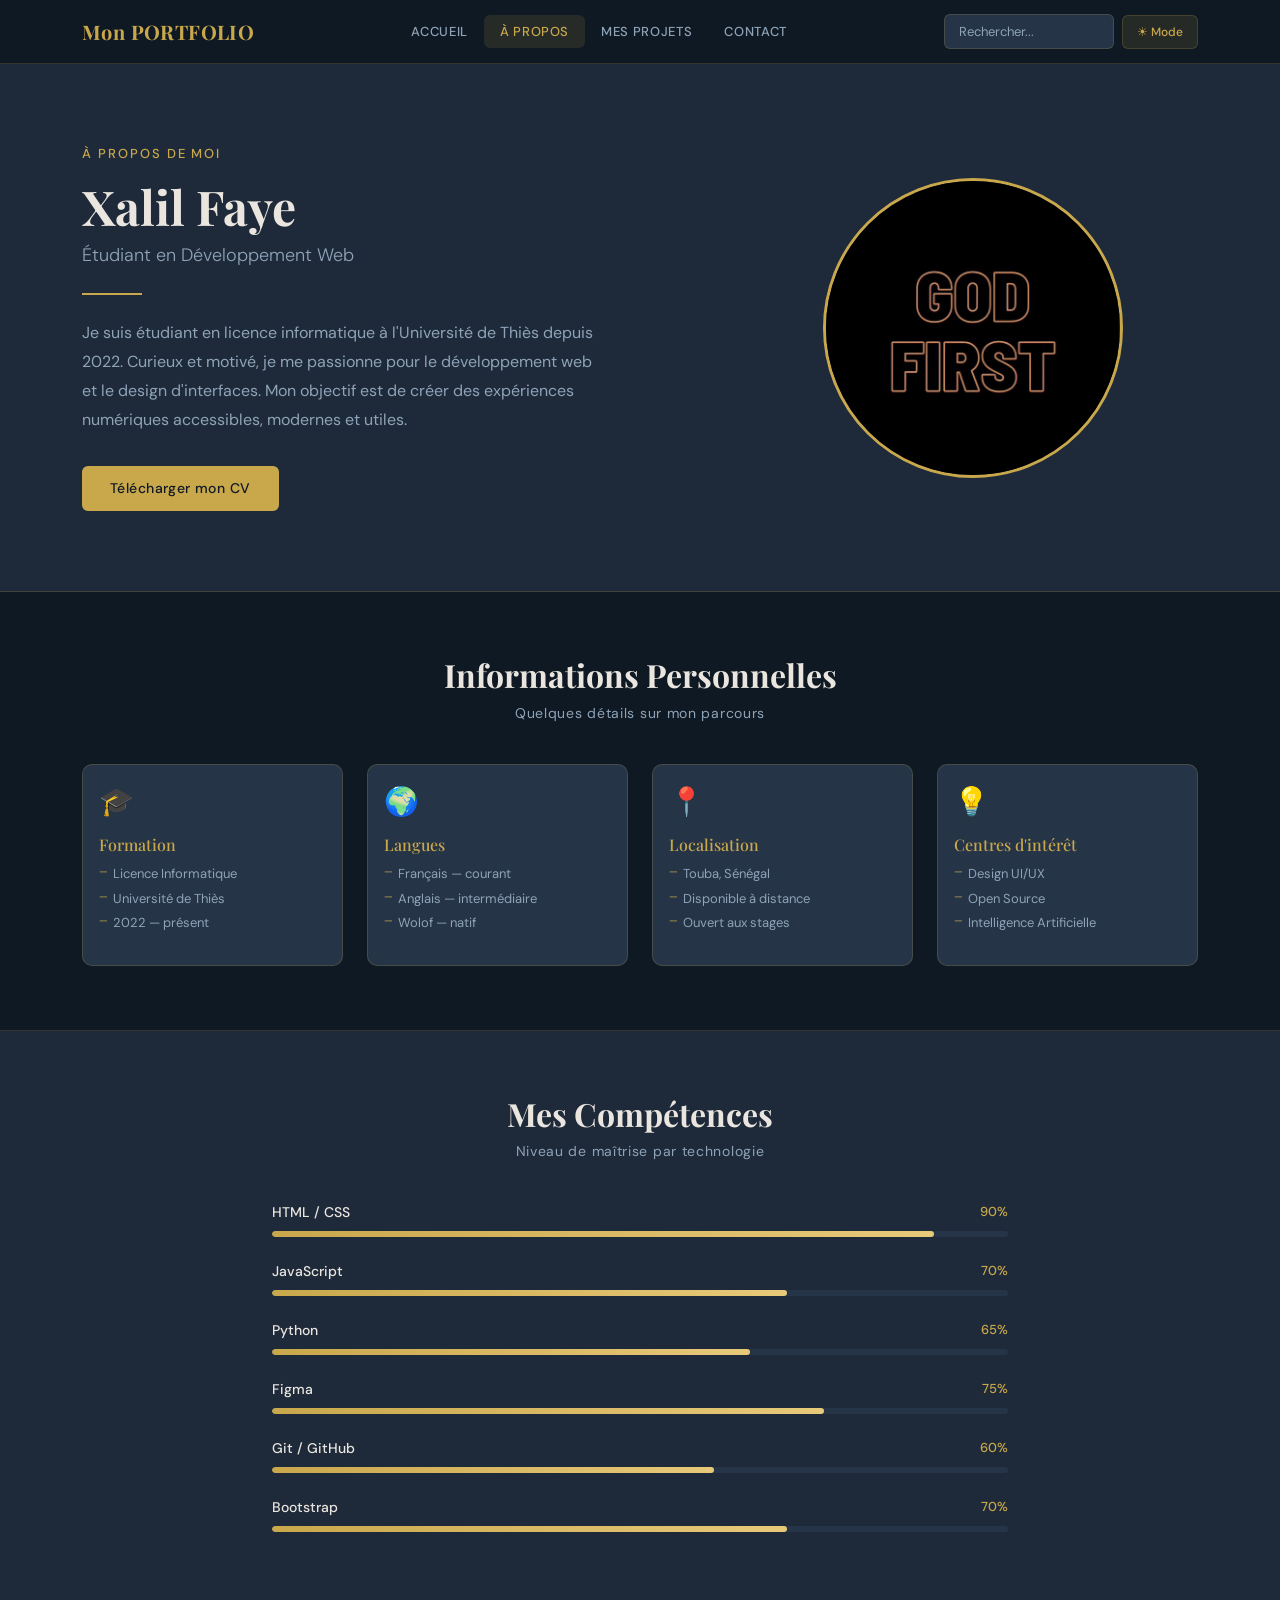
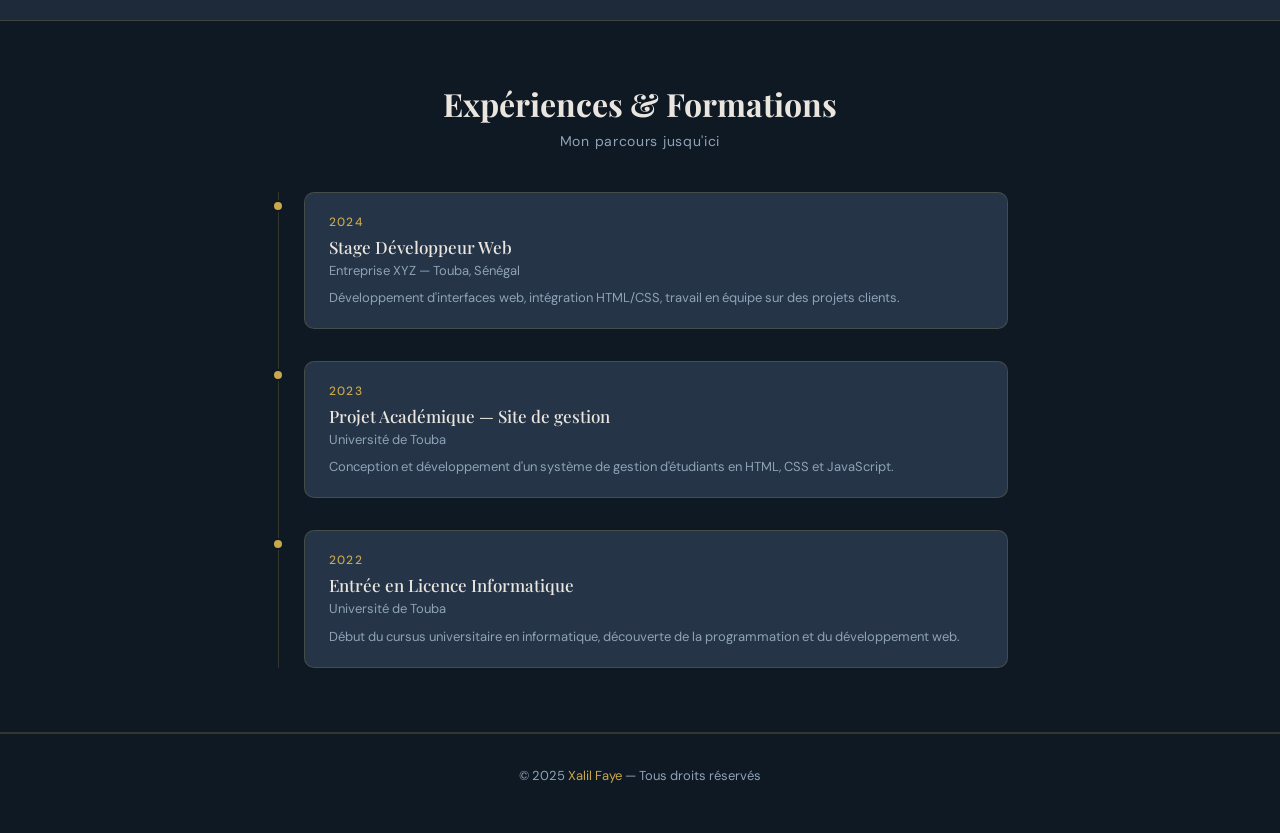
==== A Propos.html @ 2626780e "fix index error" ====
<!DOCTYPE html>
<html lang="fr">
<head>
  <meta charset="UTF-8" />
  <meta name="viewport" content="width=device-width, initial-scale=1.0"/>
  <title>À Propos — Xalil Faye</title>

  <!-- Google Fonts (gardé du thème 1) -->
  <link href="https://fonts.googleapis.com/css2?family=Playfair+Display:wght@400;700&family=DM+Sans:wght@300;400;500&display=swap" rel="stylesheet"/>

  <!-- Bootstrap 5 CDN -->
  <link href="https://cdn.jsdelivr.net/npm/bootstrap@5.3.0/dist/css/bootstrap.min.css" rel="stylesheet"/>

  <!-- CSS personnel (thème 1 gardé) -->
  <link rel="stylesheet" href="STYLE.css"/>

</head>
<body>
    <!-- Liens --
      
</nav>
  <!-- NAVBAR — identique à index.html -->
  <header>
    <nav class="navbar navbar-expand-lg fixed-top">
      <div class="container">

        <a class="navbar-logo" href="index.html">Mon PORTFOLIO</a>

        <button class="navbar-toggler" type="button" data-bs-toggle="collapse" data-bs-target="#navMenu">
          <span class="navbar-toggler-icon"></span>
        </button>

        <div class="collapse navbar-collapse" id="navMenu">
          <ul class="navbar-nav mx-auto">
            <li class="nav-item"><a class="nav-link" href="index.html">ACCUEIL</a></li>
            <li class="nav-item"><a class="nav-link active" href="A Propos.html">À PROPOS</a></li>
            <li class="nav-item"><a class="nav-link" href="MesProjets.html">MES PROJETS</a></li>
            <li class="nav-item"><a class="nav-link" href="#">CONTACT</a></li>
          </ul>
          <div class="d-flex align-items-center gap-2">
            <input type="text" class="nav-search" placeholder="Rechercher..."/>
            <button class="btn-mode" id="toggleMode">☀ Mode</button>
          </div>
        </div>

      </div>
    </nav>
  </header>

  <main>

    <!-- HERO À PROPOS — identique au thème 1 -->
    <section class="ap-hero fade-in">
      <div class="container">
        <div class="row align-items-center">

          <div class="col-lg-7">
            <p class="ap-label">À Propos de moi</p>
            <h1 class="ap-nom">Xalil Faye</h1>
            <p class="ap-titre">Étudiant en Développement Web</p>
            <div class="ap-ligne"></div>
            <p class="ap-description">
              Je suis étudiant en licence informatique à l'Université de Thiès depuis 2022.
              Curieux et motivé, je me passionne pour le développement web et le design d'interfaces.
              Mon objectif est de créer des expériences numériques accessibles, modernes et utiles.
            </p>
            <a href="cv.pdf" class="btn-or" download>Télécharger mon CV</a>
          </div>

          <div class="col-lg-5 text-center mt-4 mt-lg-0">
            <!-- Remplace photo.jpg par ta vraie photo -->
            <img src="godfirst.jpeg" alt="Photo de Xalil Faye" class="photo-cercle"/>
          </div>

        </div>
      </div>
    </section>

    <!-- INFORMATIONS PERSONNELLES — identique au thème 1 -->
    <section class="infos">
      <div class="container">
        <h2 class="section-titre text-center fade-in">Informations Personnelles</h2>
        <p class="section-sous-titre text-center fade-in">Quelques détails sur mon parcours</p>
        <div class="row g-4">

          <article class="col-lg-3 col-md-6 fade-in">
            <div class="card info-carte h-100">
              <div class="card-body">
                <div class="info-icone">🎓</div>
                <h3>Formation</h3>
                <ul>
                  <li>Licence Informatique</li>
                  <li>Université de Thiès</li>
                  <li>2022 — présent</li>
                </ul>
              </div>
            </div>
          </article>

          <article class="col-lg-3 col-md-6 fade-in">
            <div class="card info-carte h-100">
              <div class="card-body">
                <div class="info-icone">🌍</div>
                <h3>Langues</h3>
                <ul>
                  <li>Français — courant</li>
                  <li>Anglais — intermédiaire</li>
                  <li>Wolof — natif</li>
                </ul>
              </div>
            </div>
          </article>

          <article class="col-lg-3 col-md-6 fade-in">
            <div class="card info-carte h-100">
              <div class="card-body">
                <div class="info-icone">📍</div>
                <h3>Localisation</h3>
                <ul>
                  <li>Touba, Sénégal</li>
                  <li>Disponible à distance</li>
                  <li>Ouvert aux stages</li>
                </ul>
              </div>
            </div>
          </article>

          <article class="col-lg-3 col-md-6 fade-in">
            <div class="card info-carte h-100">
              <div class="card-body">
                <div class="info-icone">💡</div>
                <h3>Centres d'intérêt</h3>
                <ul>
                  <li>Design UI/UX</li>
                  <li>Open Source</li>
                  <li>Intelligence Artificielle</li>
                </ul>
              </div>
            </div>
          </article>

        </div>
      </div>
    </section>

    <!-- COMPÉTENCES AVEC BARRES — identique au thème 1 -->
    <section class="competences-barres">
      <div class="container">
        <h2 class="section-titre text-center fade-in">Mes Compétences</h2>
        <p class="section-sous-titre text-center fade-in">Niveau de maîtrise par technologie</p>
        <div class="row justify-content-center">
          <div class="col-lg-8">

            <div class="comp-item fade-in">
              <div class="comp-header">
                <span class="comp-nom">HTML / CSS</span>
                <span class="comp-pct">90%</span>
              </div>
              <div class="barre-fond">
                <div class="barre-rempli" style="width: 90%;"></div>
              </div>
            </div>

            <div class="comp-item fade-in">
              <div class="comp-header">
                <span class="comp-nom">JavaScript</span>
                <span class="comp-pct">70%</span>
              </div>
              <div class="barre-fond">
                <div class="barre-rempli" style="width: 70%;"></div>
              </div>
            </div>

            <div class="comp-item fade-in">
              <div class="comp-header">
                <span class="comp-nom">Python</span>
                <span class="comp-pct">65%</span>
              </div>
              <div class="barre-fond">
                <div class="barre-rempli" style="width: 65%;"></div>
              </div>
            </div>

            <div class="comp-item fade-in">
              <div class="comp-header">
                <span class="comp-nom">Figma</span>
                <span class="comp-pct">75%</span>
              </div>
              <div class="barre-fond">
                <div class="barre-rempli" style="width: 75%;"></div>
              </div>
            </div>

            <div class="comp-item fade-in">
              <div class="comp-header">
                <span class="comp-nom">Git / GitHub</span>
                <span class="comp-pct">60%</span>
              </div>
              <div class="barre-fond">
                <div class="barre-rempli" style="width: 60%;"></div>
              </div>
            </div>

            <div class="comp-item fade-in">
              <div class="comp-header">
                <span class="comp-nom">Bootstrap</span>
                <span class="comp-pct">70%</span>
              </div>
              <div class="barre-fond">
                <div class="barre-rempli" style="width: 70%;"></div>
              </div>
            </div>

          </div>
        </div>
      </div>
    </section>

    <!-- TIMELINE EXPÉRIENCES — identique au thème 1 -->
    <section class="experiences">
      <div class="container">
        <h2 class="section-titre text-center fade-in">Expériences & Formations</h2>
        <p class="section-sous-titre text-center fade-in">Mon parcours jusqu'ici</p>
        <div class="row justify-content-center">
          <div class="col-lg-8">

            <div class="timeline">

              <div class="timeline-item fade-in">
                <div class="timeline-point"></div>
                <div class="timeline-contenu">
                  <span class="timeline-date">2024</span>
                  <h3>Stage Développeur Web</h3>
                  <p>Entreprise XYZ — Touba, Sénégal</p>
                  <p class="timeline-desc">Développement d'interfaces web, intégration HTML/CSS, travail en équipe sur des projets clients.</p>
                </div>
              </div>

              <div class="timeline-item fade-in">
                <div class="timeline-point"></div>
                <div class="timeline-contenu">
                  <span class="timeline-date">2023</span>
                  <h3>Projet Académique — Site de gestion</h3>
                  <p>Université de Touba</p>
                  <p class="timeline-desc">Conception et développement d'un système de gestion d'étudiants en HTML, CSS et JavaScript.</p>
                </div>
              </div>

              <div class="timeline-item fade-in">
                <div class="timeline-point"></div>
                <div class="timeline-contenu">
                  <span class="timeline-date">2022</span>
                  <h3>Entrée en Licence Informatique</h3>
                  <p>Université de Touba</p>
                  <p class="timeline-desc">Début du cursus universitaire en informatique, découverte de la programmation et du développement web.</p>
                </div>
              </div>

            </div>
          </div>
        </div>
      </div>
    </section>

  </main>

  <!-- FOOTER -->
  <footer class="site-footer">
    <div class="container text-center">
      <p>© 2025 <span class="or">Xalil Faye</span> — Tous droits réservés</p>
    </div>
  </footer>

  <!-- Bootstrap JS -->
  <script src="https://cdn.jsdelivr.net/npm/bootstrap@5.3.0/dist/js/bootstrap.bundle.min.js"></script>
  <!-- JS externe -->
  <script src="script.js"></script>

</body>
</html>
---- STYLE.css ----
/* ════════════════════════════════
   VARIABLES — Thème Ardoise & Or
   (gardé identique au thème 1)
   ════════════════════════════════ */
:root {
  --noir:     #0F1923;
  --ardoise:  #1E2A3A;
  --ardoise2: #253447;
  --or:       #C9A84C;
  --or-clair: #E8C97A;
  --or-bg:    rgba(201, 168, 76, 0.12);
  --texte:    #EAE6DF;
  --muted:    #8FA3B8;
  --border:   rgba(201, 168, 76, 0.2);
}

/* Mode clair (nouveau - toggle JS) */
body.light-mode {
  --noir:    #F5F5F0;
  --ardoise: #FFFFFF;
  --ardoise2:#F0EFE8;
  --texte:   #1a1a1a;
  --muted:   #555555;
  --border:  rgba(201, 168, 76, 0.35);
}

/* ════════════════════════════════
   BASE
   ════════════════════════════════ */
* {
  box-sizing: border-box;
  margin: 0;
  padding: 0;
}

body {
  font-family: 'DM Sans', sans-serif;
  background: var(--ardoise);
  color: var(--texte);
  margin-top: 64px;
  transition: background 0.3s, color 0.3s;
}

/* ════════════════════════════════
   NAVBAR — identique au thème 1
   + Bootstrap surcharge
   ════════════════════════════════ */
.navbar {
  background: var(--noir) !important;
  border-bottom: 1px solid var(--border);
  height: 64px;
  padding: 0;
}

.navbar-logo {
  font-family: 'Playfair Display', serif;
  font-size: 20px;
  font-weight: 700;
  color: var(--or) !important;
  text-decoration: none;
  letter-spacing: 0.02em;
}

.nav-link {
  font-size: 13px;
  font-weight: 500;
  letter-spacing: 0.05em;
  color: var(--muted) !important;
  border-radius: 6px;
  padding: 7px 16px !important;
  transition: background 0.2s, color 0.2s;
}

.nav-link:hover,
.nav-link.active {
  background: var(--or-bg) !important;
  color: var(--or) !important;
}

.navbar-toggler {
  border-color: var(--or) !important;
}

.navbar-toggler-icon {
  filter: invert(70%) sepia(50%) saturate(400%) hue-rotate(10deg);
}

.nav-search {
  padding: 7px 14px;
  background: var(--ardoise2);
  border: 1px solid var(--border);
  border-radius: 6px;
  color: var(--texte);
  font-size: 13px;
  font-family: 'DM Sans', sans-serif;
  outline: none;
  width: 170px;
  transition: border-color 0.2s;
}

.nav-search::placeholder { color: var(--muted); }
.nav-search:focus { border-color: var(--or); }

/* Bouton mode — nouveau */
.btn-mode {
  padding: 7px 14px;
  font-size: 12px;
  font-weight: 500;
  color: var(--or);
  background: var(--or-bg);
  border: 1px solid var(--border);
  border-radius: 6px;
  cursor: pointer;
  white-space: nowrap;
  transition: background 0.2s;
}

.btn-mode:hover { background: rgba(201, 168, 76, 0.22); }

/* ════════════════════════════════
   SECTIONS — identique au thème 1
   ════════════════════════════════ */
.section-titre {
  font-family: 'Playfair Display', serif;
  font-size: 32px;
  font-weight: 700;
  color: var(--texte);
  margin-bottom: 8px;
}

.section-sous-titre {
  font-size: 14px;
  color: var(--muted);
  margin-bottom: 2.5rem;
  letter-spacing: 0.05em;
}

/* ════════════════════════════════
   HERO — identique au thème 1
   ════════════════════════════════ */
.hero {
  padding: 5rem 0;
  background: var(--ardoise);
  border-bottom: 1px solid var(--border);
  min-height: calc(100vh - 64px);
  display: flex;
  align-items: center;
}

.hero-salut {
  font-size: 13px;
  font-weight: 500;
  letter-spacing: 0.15em;
  color: var(--or);
  text-transform: uppercase;
  margin-bottom: 16px;
}

.hero-nom {
  font-family: 'Playfair Display', serif;
  font-size: 52px;
  font-weight: 700;
  color: var(--texte);
  line-height: 1.1;
  letter-spacing: -0.01em;
  margin-bottom: 12px;
}

.hero-titre {
  font-size: 18px;
  font-weight: 300;
  color: var(--muted);
  margin-bottom: 24px;
}

.hero-ligne {
  width: 60px;
  height: 2px;
  background: var(--or);
  margin-bottom: 24px;
}

.hero-description {
  font-size: 16px;
  color: var(--muted);
  line-height: 1.7;
  max-width: 480px;
  margin-bottom: 2.5rem;
}

.hero-boutons {
  display: flex;
  gap: 12px;
  flex-wrap: wrap;
  margin-bottom: 2rem;
}

.hero-reseaux {
  display: flex;
  gap: 20px;
}

.hero-reseaux a {
  font-size: 13px;
  font-weight: 500;
  color: var(--muted);
  text-decoration: none;
  letter-spacing: 0.05em;
  text-transform: uppercase;
  transition: color 0.2s;
}

.hero-reseaux a:hover { color: var(--or); }

/* Photo cercle — identique au thème 1 */
.photo-cercle {
  width: 300px;
  height: 300px;
  border-radius: 50%;
  border: 3px solid var(--or);
  object-fit: cover;
  background: var(--ardoise2);
}

/* ════════════════════════════════
   BOUTONS — identiques au thème 1
   ════════════════════════════════ */
.btn-or {
  display: inline-block;
  padding: 12px 28px;
  font-size: 14px;
  font-weight: 500;
  font-family: 'DM Sans', sans-serif;
  color: var(--noir);
  background: var(--or);
  border: none;
  border-radius: 6px;
  cursor: pointer;
  text-decoration: none;
  letter-spacing: 0.03em;
  transition: background 0.2s;
}

.btn-or:hover { background: var(--or-clair); color: var(--noir); }

.btn-contour {
  display: inline-block;
  padding: 12px 28px;
  font-size: 14px;
  font-weight: 500;
  font-family: 'DM Sans', sans-serif;
  color: var(--or);
  background: transparent;
  border: 1px solid var(--or);
  border-radius: 6px;
  cursor: pointer;
  text-decoration: none;
  letter-spacing: 0.03em;
  transition: background 0.2s;
}

.btn-contour:hover { background: var(--or-bg); color: var(--or); }

/* ════════════════════════════════
   COMPÉTENCES — identique au thème 1
   ════════════════════════════════ */
.competences {
  padding: 4rem 0;
  background: var(--noir);
  border-bottom: 1px solid var(--border);
}

.competences-liste {
  display: flex;
  justify-content: center;
  flex-wrap: wrap; 
  gap: 12px;
}

.badge-comp {
  padding: 8px 22px;
  background: var(--or-bg);
  color: var(--or);
  border: 1px solid var(--border);
  border-radius: 999px;
  font-size: 13px;
  font-weight: 500;
  letter-spacing: 0.05em;
  transition: background 0.2s;
}

.badge-comp:hover { background: rgba(201, 168, 76, 0.22); }

/* ════════════════════════════════
   PROJETS — cartes identiques au thème 1
   + tags et bouton GitHub ajoutés
   ════════════════════════════════ */
.projets {
  padding: 4rem 0;
  background: var(--ardoise);
  border-bottom: 1px solid var(--border);
}

.projet-carte {
  background: var(--ardoise2) !important;
  border: 1px solid var(--border) !important;
  border-radius: 10px !important;
  transition: border-color 0.2s, transform 0.2s;
}

.projet-carte:hover {
  border-color: var(--or) !important;
  transform: translateY(-4px);
}

.projet-image {
  width: 100%;
  height: 160px;
  background: var(--or-bg);
  display: flex;
  align-items: center;
  justify-content: center;
  font-size: 50px;
  border-bottom: 1px solid var(--border);
  border-radius: 10px 10px 0 0;
}

.projet-info { padding: 1.2rem; }

.projet-carte .card-title {
  font-family: 'Playfair Display', serif;
  font-size: 17px;
  font-weight: 700;
  color: var(--texte);
  margin-bottom: 8px;
  margin-top: 8px;
}

.projet-carte .card-text {
  font-size: 13px;
  color: var(--muted);
  margin-bottom: 14px;
  line-height: 1.5;
}

/* Tags — nouveaux */
.projet-tags {
  display: flex;
  flex-wrap: wrap;
  gap: 4px;
  margin-bottom: 8px;
}

.badge-tag {
  padding: 3px 10px;
  background: var(--or-bg);
  color: var(--or);
  border-radius: 4px;
  font-size: 11px;
  font-weight: 500;
}

.projet-liens {
  display: flex;
  gap: 8px;
  flex-wrap: wrap;
}

.projet-liens .btn-or,
.projet-liens .btn-contour {
  padding: 7px 16px;
  font-size: 12px;
}

/* ════════════════════════════════
   FOOTER — identique au thème 1
   ════════════════════════════════ */
.site-footer {
  padding: 2rem 0;
  background: var(--noir);
  font-size: 13px;
  color: var(--muted);
  border-top: 1px solid var(--border);
}

.or { color: var(--or); }

/* ════════════════════════════════
   ANIMATION SCROLL — nouveau
   ════════════════════════════════ */
.fade-in {
  opacity: 0;
  transform: translateY(24px);
  transition: opacity 0.6s ease, transform 0.6s ease;
}

.fade-in.visible {
  opacity: 1;
  transform: translateY(0);
}

/* ════════════════════════════════
   RESPONSIVE
   ════════════════════════════════ */
@media (max-width: 768px) {
  .hero-nom  { font-size: 36px; }
  .hero      { min-height: auto; padding: 3rem 0; }
  .photo-cercle { width: 200px; height: 200px; margin-top: 2rem; }
  .hero-boutons { flex-direction: column; }
  .section-titre { font-size: 24px; }
}

@media (max-width: 375px) {
  .hero-nom  { font-size: 26px; }
  .nav-search { display: none; }
}



/* ════════════════════════════════
   about.css — Page À Propos
   Thème Ardoise & Or (gardé identique)
   ════════════════════════════════ */

/* ── HERO À PROPOS ── */
.ap-hero {
  padding: 5rem 0;
  background: var(--ardoise);
  border-bottom: 1px solid var(--border);
}

.ap-label {
  font-size: 13px;
  font-weight: 500;
  letter-spacing: 0.15em;
  color: var(--or);
  text-transform: uppercase;
  margin-bottom: 16px;
}

.ap-nom {
  font-family: 'Playfair Display', serif;
  font-size: 48px;
  font-weight: 700;
  color: var(--texte);
  line-height: 1.1;
  margin-bottom: 10px;
}

.ap-titre {
  font-size: 18px;
  font-weight: 300;
  color: var(--muted);
  margin-bottom: 24px;
}

.ap-ligne {
  width: 60px;
  height: 2px;
  background: var(--or);
  margin-bottom: 24px;
}

.ap-description {
  font-size: 16px;
  color: var(--muted);
  line-height: 1.8;
  max-width: 520px;
  margin-bottom: 2rem;
}

/* ── INFORMATIONS PERSONNELLES ── */
.infos {
  padding: 4rem 0;
  background: var(--noir);
  border-bottom: 1px solid var(--border);
}

.info-carte {
  background: var(--ardoise2) !important;
  border: 1px solid var(--border) !important;
  border-radius: 10px !important;
  transition: border-color 0.2s, transform 0.2s;
}

.info-carte:hover {
  border-color: var(--or) !important;
  transform: translateY(-3px);
}

.info-icone {
  font-size: 28px;
  margin-bottom: 12px;
}

.info-carte h3 {
  font-family: 'Playfair Display', serif;
  font-size: 16px;
  color: var(--or);
  margin-bottom: 10px;
}

.info-carte ul {
  list-style: none;
  padding: 0;
}

.info-carte ul li {
  font-size: 13px;
  color: var(--muted);
  margin-bottom: 5px;
  padding-left: 14px;
  position: relative;
}

.info-carte ul li::before {
  content: '—';
  position: absolute;
  left: 0;
  color: var(--or);
  font-size: 10px;
}

/* ── COMPÉTENCES AVEC BARRES ── */
.competences-barres {
  padding: 4rem 0;
  background: var(--ardoise);
  border-bottom: 1px solid var(--border);
}

.comp-item {
  margin-bottom: 1.5rem;
}

.comp-header {
  display: flex;
  justify-content: space-between;
  margin-bottom: 8px;
}

.comp-nom {
  font-size: 14px;
  font-weight: 500;
  color: var(--texte);
}

.comp-pct {
  font-size: 13px;
  font-weight: 500;
  color: var(--or);
}

.barre-fond {
  width: 100%;
  height: 6px;
  background: var(--ardoise2);
  border-radius: 999px;
  overflow: hidden;
}

.barre-rempli {
  height: 100%;
  background: linear-gradient(90deg, var(--or), var(--or-clair));
  border-radius: 999px;
}

/* ── TIMELINE EXPÉRIENCES ── */
.experiences {
  padding: 4rem 0;
  background: var(--noir);
  border-bottom: 1px solid var(--border);
}

.timeline {
  position: relative;
  padding-left: 2rem;
}

.timeline::before {
  content: '';
  position: absolute;
  left: 6px;
  top: 0;
  bottom: 0;
  width: 1px;
  background: var(--border);
}

.timeline-item {
  position: relative;
  margin-bottom: 2rem;
}

.timeline-item:last-child { margin-bottom: 0; }

.timeline-point {
  position: absolute;
  left: -2rem;
  top: 8px;
  width: 12px;
  height: 12px;
  border-radius: 50%;
  background: var(--or);
  border: 2px solid var(--noir);
}

.timeline-contenu {
  background: var(--ardoise2);
  border: 1px solid var(--border);
  border-radius: 10px;
  padding: 1.2rem 1.5rem;
  transition: border-color 0.2s;
}

.timeline-contenu:hover { border-color: var(--or); }

.timeline-date {
  font-size: 12px;
  font-weight: 500;
  color: var(--or);
  letter-spacing: 0.1em;
  text-transform: uppercase;
  display: block;
  margin-bottom: 6px;
}

.timeline-contenu h3 {
  font-family: 'Playfair Display', serif;
  font-size: 17px;
  color: var(--texte);
  margin-bottom: 4px;
}

.timeline-contenu p {
  font-size: 13px;
  color: var(--muted);
  margin: 0;
}

.timeline-desc {
  margin-top: 8px !important;
  line-height: 1.6;
}

/* ── RESPONSIVE ── */
@media (max-width: 768px) {
  .ap-nom { font-size: 34px; }
  .ap-hero { padding: 3rem 0; }
}




/* ════════════════════════════════
   VARIABLES — Thème Ardoise & Or
   (gardé identique au thème 1)
   ════════════════════════════════ */
:root {
  --noir:     #0F1923;
  --ardoise:  #1E2A3A;
  --ardoise2: #253447;
  --or:       #C9A84C;
  --or-clair: #E8C97A;
  --or-bg:    rgba(201, 168, 76, 0.12);
  --texte:    #EAE6DF;
  --muted:    #8FA3B8;
  --border:   rgba(201, 168, 76, 0.2);
}

/* Mode clair (nouveau - toggle JS) */
body.light-mode {
  --noir:    #F5F5F0;
  --ardoise: #FFFFFF;
  --ardoise2:#F0EFE8;
  --texte:   #1a1a1a;
  --muted:   #555555;
  --border:  rgba(201, 168, 76, 0.35);
}

/* ════════════════════════════════
   BASE
   ════════════════════════════════ */
* {
  box-sizing: border-box;
  margin: 0;
  padding: 0;
}

body {
  font-family: 'DM Sans', sans-serif;
  background: var(--ardoise);
  color: var(--texte);
  margin-top: 64px;
  transition: background 0.3s, color 0.3s;
}

/* ════════════════════════════════
   NAVBAR — identique au thème 1
   + Bootstrap surcharge
   ════════════════════════════════ */
.navbar {
  background: var(--noir) !important;
  border-bottom: 1px solid var(--border);
  height: 64px;
  padding: 0;
}

.navbar-logo {
  font-family: 'Playfair Display', serif;
  font-size: 20px;
  font-weight: 700;
  color: var(--or) !important;
  text-decoration: none;
  letter-spacing: 0.02em;
}

.nav-link {
  font-size: 13px;
  font-weight: 500;
  letter-spacing: 0.05em;
  color: var(--muted) !important;
  border-radius: 6px;
  padding: 7px 16px !important;
  transition: background 0.2s, color 0.2s;
}

.nav-link:hover,
.nav-link.active {
  background: var(--or-bg) !important;
  color: var(--or) !important;
}

.navbar-toggler {
  border-color: var(--or) !important;
}

.navbar-toggler-icon {
  filter: invert(70%) sepia(50%) saturate(400%) hue-rotate(10deg);
}

.nav-search {
  padding: 7px 14px;
  background: var(--ardoise2);
  border: 1px solid var(--border);
  border-radius: 6px;
  color: var(--texte);
  font-size: 13px;
  font-family: 'DM Sans', sans-serif;
  outline: none;
  width: 170px;
  transition: border-color 0.2s;
}

.nav-search::placeholder { color: var(--muted); }
.nav-search:focus { border-color: var(--or); }

/* Bouton mode — nouveau */
.btn-mode {
  padding: 7px 14px;
  font-size: 12px;
  font-weight: 500;
  color: var(--or);
  background: var(--or-bg);
  border: 1px solid var(--border);
  border-radius: 6px;
  cursor: pointer;
  white-space: nowrap;
  transition: background 0.2s;
}

.btn-mode:hover { background: rgba(201, 168, 76, 0.22); }

/* ════════════════════════════════
   SECTIONS — identique au thème 1
   ════════════════════════════════ */
.section-titre {
  font-family: 'Playfair Display', serif;
  font-size: 32px;
  font-weight: 700;
  color: var(--texte);
  margin-bottom: 8px;
}

.section-sous-titre {
  font-size: 14px;
  color: var(--muted);
  margin-bottom: 2.5rem;
  letter-spacing: 0.05em;
}

/* ════════════════════════════════
   HERO — identique au thème 1
   ════════════════════════════════ */
.hero {
  padding: 5rem 0;
  background: var(--ardoise);
  border-bottom: 1px solid var(--border);
  min-height: calc(100vh - 64px);
  display: flex;
  align-items: center;
}

.hero-salut {
  font-size: 13px;
  font-weight: 500;
  letter-spacing: 0.15em;
  color: var(--or);
  text-transform: uppercase;
  margin-bottom: 16px;
}

.hero-nom {
  font-family: 'Playfair Display', serif;
  font-size: 52px;
  font-weight: 700;
  color: var(--texte);
  line-height: 1.1;
  letter-spacing: -0.01em;
  margin-bottom: 12px;
}

.hero-titre {
  font-size: 18px;
  font-weight: 300;
  color: var(--muted);
  margin-bottom: 24px;
}

.hero-ligne {
  width: 60px;
  height: 2px;
  background: var(--or);
  margin-bottom: 24px;
}

.hero-description {
  font-size: 16px;
  color: var(--muted);
  line-height: 1.7;
  max-width: 480px;
  margin-bottom: 2.5rem;
}

.hero-boutons {
  display: flex;
  gap: 12px;
  flex-wrap: wrap;
  margin-bottom: 2rem;
}

.hero-reseaux {
  display: flex;
  gap: 20px;
}

.hero-reseaux a {
  font-size: 13px;
  font-weight: 500;
  color: var(--muted);
  text-decoration: none;
  letter-spacing: 0.05em;
  text-transform: uppercase;
  transition: color 0.2s;
}

.hero-reseaux a:hover { color: var(--or); }

/* Photo cercle — identique au thème 1 */
.photo-cercle {
  width: 300px;
  height: 300px;
  border-radius: 50%;
  border: 3px solid var(--or);
  object-fit: cover;
  background: var(--ardoise2);
}

/* ════════════════════════════════
   BOUTONS — identiques au thème 1
   ════════════════════════════════ */
.btn-or {
  display: inline-block;
  padding: 12px 28px;
  font-size: 14px;
  font-weight: 500;
  font-family: 'DM Sans', sans-serif;
  color: var(--noir);
  background: var(--or);
  border: none;
  border-radius: 6px;
  cursor: pointer;
  text-decoration: none;
  letter-spacing: 0.03em;
  transition: background 0.2s;
}

.btn-or:hover { background: var(--or-clair); color: var(--noir); }

.btn-contour {
  display: inline-block;
  padding: 12px 28px;
  font-size: 14px;
  font-weight: 500;
  font-family: 'DM Sans', sans-serif;
  color: var(--or);
  background: transparent;
  border: 1px solid var(--or);
  border-radius: 6px;
  cursor: pointer;
  text-decoration: none;
  letter-spacing: 0.03em;
  transition: background 0.2s;
}

.btn-contour:hover { background: var(--or-bg); color: var(--or); }

/* ════════════════════════════════
   COMPÉTENCES — identique au thème 1
   ════════════════════════════════ */
.competences {
  padding: 4rem 0;
  background: var(--noir);
  border-bottom: 1px solid var(--border);
}

.competences-liste {
  display: flex;
  justify-content: center;
  flex-wrap: wrap;
  gap: 12px;
}

.badge-comp {
  padding: 8px 22px;
  background: var(--or-bg);
  color: var(--or);
  border: 1px solid var(--border);
  border-radius: 999px;
  font-size: 13px;
  font-weight: 500;
  letter-spacing: 0.05em;
  transition: background 0.2s;
}

.badge-comp:hover { background: rgba(201, 168, 76, 0.22); }

/* ════════════════════════════════
   PROJETS — cartes identiques au thème 1
   + tags et bouton GitHub ajoutés
   ════════════════════════════════ */
.projets {
  padding: 4rem 0;
  background: var(--ardoise);
  border-bottom: 1px solid var(--border);
}

.projet-carte {
  background: var(--ardoise2) !important;
  border: 1px solid var(--border) !important;
  border-radius: 10px !important;
  transition: border-color 0.2s, transform 0.2s;
}

.projet-carte:hover {
  border-color: var(--or) !important;
  transform: translateY(-4px);
}

.projet-image {
  width: 100%;
  height: 160px;
  background: var(--or-bg);
  display: flex;
  align-items: center;
  justify-content: center;
  font-size: 50px;
  border-bottom: 1px solid var(--border);
  border-radius: 10px 10px 0 0;
}

.projet-info { padding: 1.2rem; }

.projet-carte .card-title {
  font-family: 'Playfair Display', serif;
  font-size: 17px;
  font-weight: 700;
  color: var(--texte);
  margin-bottom: 8px;
  margin-top: 8px;
}

.projet-carte .card-text {
  font-size: 13px;
  color: var(--muted);
  margin-bottom: 14px;
  line-height: 1.5;
}

/* Tags — nouveaux */
.projet-tags {
  display: flex;
  flex-wrap: wrap;
  gap: 4px;
  margin-bottom: 8px;
}

.badge-tag {
  padding: 3px 10px;
  background: var(--or-bg);
  color: var(--or);
  border-radius: 4px;
  font-size: 11px;
  font-weight: 500;
}

.projet-liens {
  display: flex;
  gap: 8px;
  flex-wrap: wrap;
}

.projet-liens .btn-or,
.projet-liens .btn-contour {
  padding: 7px 16px;
  font-size: 12px;
}

/* ════════════════════════════════
   FOOTER — identique au thème 1
   ════════════════════════════════ */
.site-footer {
  padding: 2rem 0;
  background: var(--noir);
  font-size: 13px;
  color: var(--muted);
  border-top: 1px solid var(--border);
}

.or { color: var(--or); }

/* ════════════════════════════════
   ANIMATION SCROLL — nouveau
   ════════════════════════════════ */
.fade-in {
  opacity: 0;
  transform: translateY(24px);
  transition: opacity 0.6s ease, transform 0.6s ease;
}

.fade-in.visible {
  opacity: 1;
  transform: translateY(0);
}

/* ════════════════════════════════
   RESPONSIVE
   ════════════════════════════════ */
@media (max-width: 768px) {
  .hero-nom  { font-size: 36px; }
  .hero      { min-height: auto; padding: 3rem 0; }
  .photo-cercle { width: 200px; height: 200px; margin-top: 2rem; }
  .hero-boutons { flex-direction: column; }
  .section-titre { font-size: 24px; }
}

@media (max-width: 375px) {
  .hero-nom  { font-size: 26px; }
  .nav-search { display: none; }
}

/* ════════════════════════════════
   PAGE PROJETS
   ════════════════════════════════ */

/* Hero projets */
.projets-hero {
  padding: 5rem 0 3rem;
  background: var(--ardoise);
  border-bottom: 1px solid var(--border);
}

.ap-label {
  font-size: 13px;
  font-weight: 500;
  letter-spacing: 0.15em;
  color: var(--or);
  text-transform: uppercase;
  margin-bottom: 16px;
}

.ap-description {
  font-size: 16px;
  color: var(--muted);
  line-height: 1.8;
  max-width: 520px;
  margin-bottom: 2rem;
}

/* Filtres */
.filtres-wrapper {
  display: flex;
  justify-content: center;
  flex-wrap: wrap;
  gap: 8px;
  margin-top: 1.5rem;
}

.filtre {
  padding: 8px 22px;
  font-size: 13px;
  font-weight: 500;
  font-family: 'DM Sans', sans-serif;
  color: var(--muted);
  background: transparent;
  border: 1px solid var(--border);
  border-radius: 999px;
  cursor: pointer;
  transition: all 0.2s;
  letter-spacing: 0.03em;
}

.filtre:hover {
  border-color: var(--or);
  color: var(--or);
}

.filtre.active {
  background: var(--or);
  color: var(--noir);
  border-color: var(--or);
  font-weight: 600;
}

/* Liste projets */
.projets-liste {
  padding: 3rem 0 4rem;
  background: var(--ardoise);
}

/* ════════════════════════════════
   PAGE À PROPOS
   ════════════════════════════════ */
.ap-hero {
  padding: 5rem 0;
  background: var(--ardoise);
  border-bottom: 1px solid var(--border);
}

.ap-nom {
  font-family: 'Playfair Display', serif;
  font-size: 48px;
  font-weight: 700;
  color: var(--texte);
  line-height: 1.1;
  margin-bottom: 10px;
}

.ap-titre {
  font-size: 18px;
  font-weight: 300;
  color: var(--muted);
  margin-bottom: 24px;
}

.ap-ligne {
  width: 60px;
  height: 2px;
  background: var(--or);
  margin-bottom: 24px;
}

/* Infos personnelles */
.infos {
  padding: 4rem 0;
  background: var(--noir);
  border-bottom: 1px solid var(--border);
}

.info-carte {
  background: var(--ardoise2) !important;
  border: 1px solid var(--border) !important;
  border-radius: 10px !important;
  transition: border-color 0.2s, transform 0.2s;
}

.info-carte:hover {
  border-color: var(--or) !important;
  transform: translateY(-3px);
}

.info-icone { font-size: 28px; margin-bottom: 12px; }

.info-carte h3 {
  font-family: 'Playfair Display', serif;
  font-size: 16px;
  color: var(--or);
  margin-bottom: 10px;
}

.info-carte ul { list-style: none; padding: 0; }

.info-carte ul li {
  font-size: 13px;
  color: var(--muted);
  margin-bottom: 5px;
  padding-left: 14px;
  position: relative;
}

.info-carte ul li::before {
  content: '—';
  position: absolute;
  left: 0;
  color: var(--or);
  font-size: 10px;
}

/* Barres compétences */
.competences-barres {
  padding: 4rem 0;
  background: var(--ardoise);
  border-bottom: 1px solid var(--border);
}

.comp-item { margin-bottom: 1.5rem; }

.comp-header {
  display: flex;
  justify-content: space-between;
  margin-bottom: 8px;
}

.comp-nom { font-size: 14px; font-weight: 500; color: var(--texte); }
.comp-pct { font-size: 13px; font-weight: 500; color: var(--or); }

.barre-fond {
  width: 100%;
  height: 6px;
  background: var(--ardoise2);
  border-radius: 999px;
  overflow: hidden;
}

.barre-rempli {
  height: 100%;
  background: linear-gradient(90deg, var(--or), var(--or-clair));
  border-radius: 999px;
}

/* Timeline */
.experiences {
  padding: 4rem 0;
  background: var(--noir);
  border-bottom: 1px solid var(--border);
}

.timeline {
  position: relative;
  padding-left: 2rem;
}

.timeline::before {
  content: '';
  position: absolute;
  left: 6px; top: 0; bottom: 0;
  width: 1px;
  background: var(--border);
}

.timeline-item {
  position: relative;
  margin-bottom: 2rem;
}

.timeline-item:last-child { margin-bottom: 0; }

.timeline-point {
  position: absolute;
  left: -2rem;
  top: 8px;
  width: 12px;
  height: 12px;
  border-radius: 50%;
  background: var(--or);
  border: 2px solid var(--noir);
}

.timeline-contenu {
  background: var(--ardoise2);
  border: 1px solid var(--border);
  border-radius: 10px;
  padding: 1.2rem 1.5rem;
  transition: border-color 0.2s;
}

.timeline-contenu:hover { border-color: var(--or); }

.timeline-date {
  font-size: 12px;
  font-weight: 500;
  color: var(--or);
  letter-spacing: 0.1em;
  text-transform: uppercase;
  display: block;
  margin-bottom: 6px;
}

.timeline-contenu h3 {
  font-family: 'Playfair Display', serif;
  font-size: 17px;
  color: var(--texte);
  margin-bottom: 4px;
}

.timeline-contenu p { font-size: 13px; color: var(--muted); margin: 0; }
.timeline-desc { margin-top: 8px !important; line-height: 1.6; }

@media (max-width: 768px) {
  .ap-nom { font-size: 34px; }
  .ap-hero { padding: 3rem 0; }
  .projets-hero { padding: 3rem 0 2rem; }
}
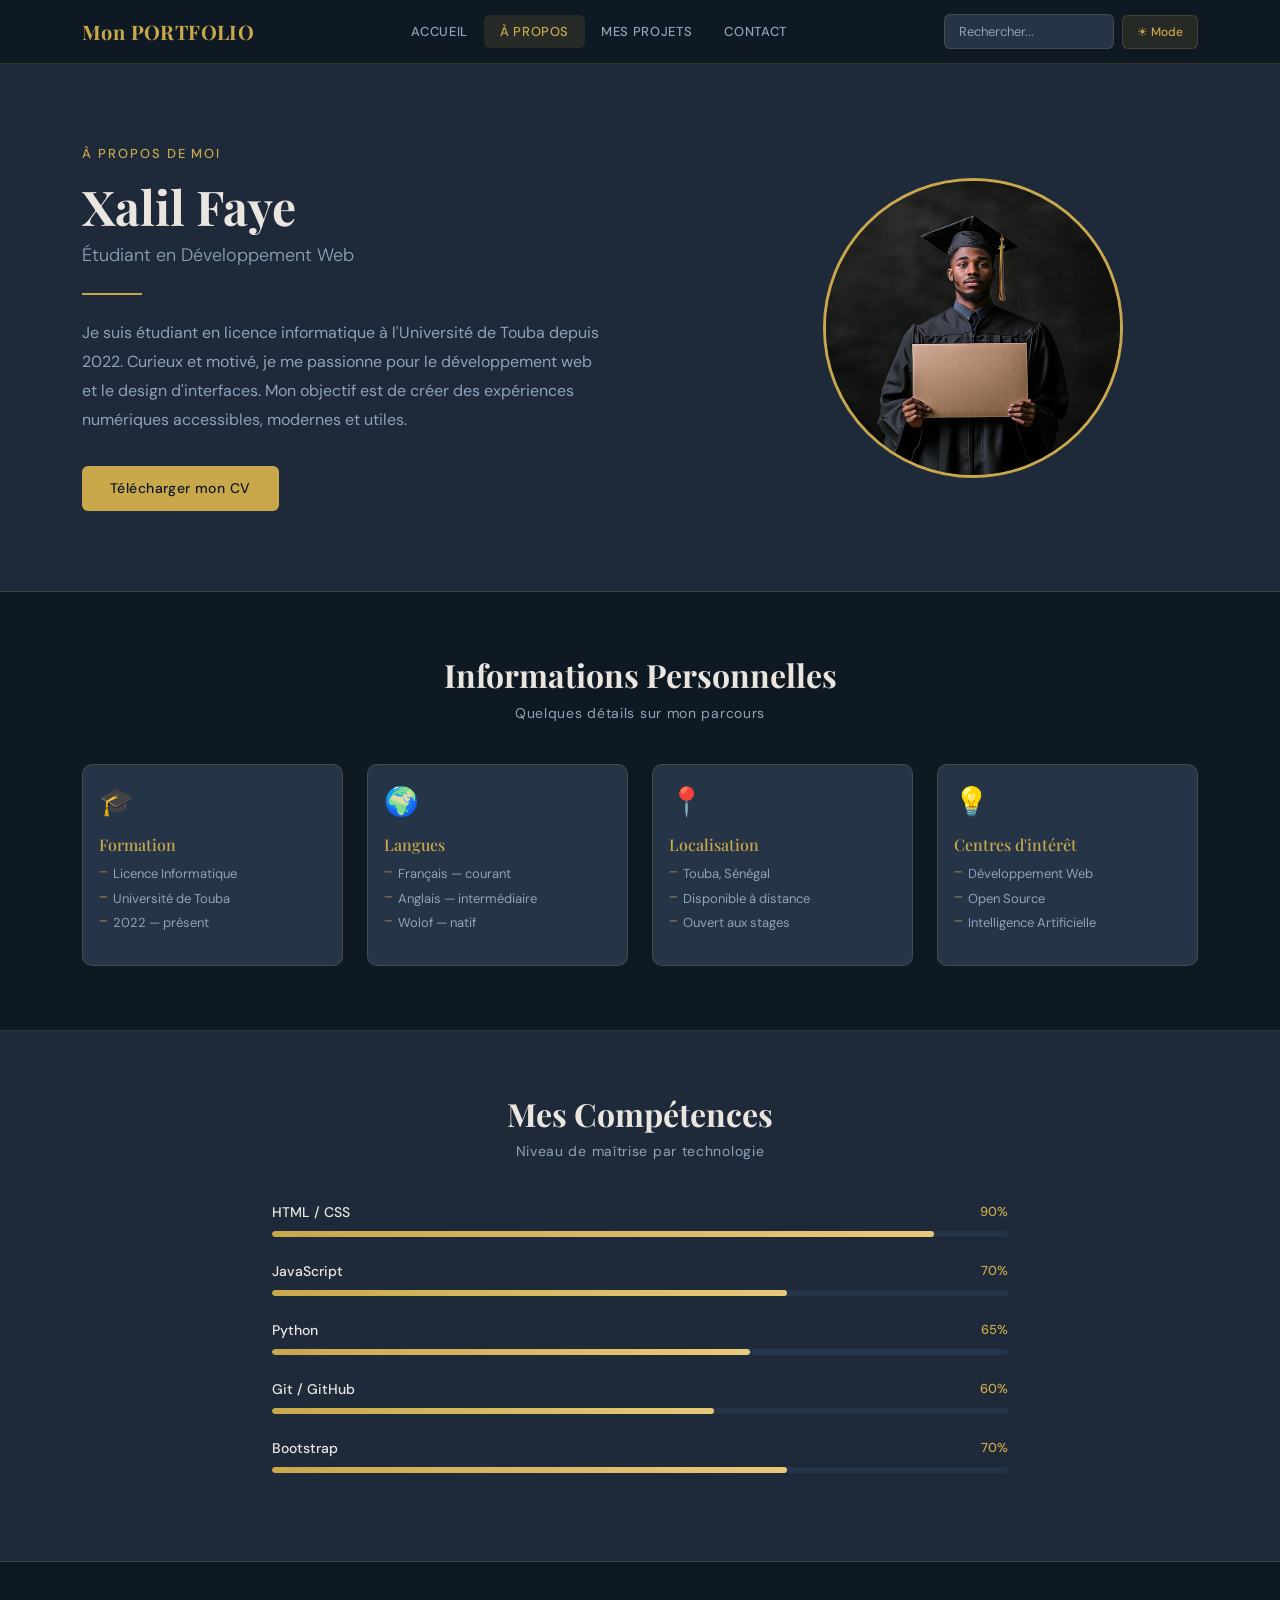
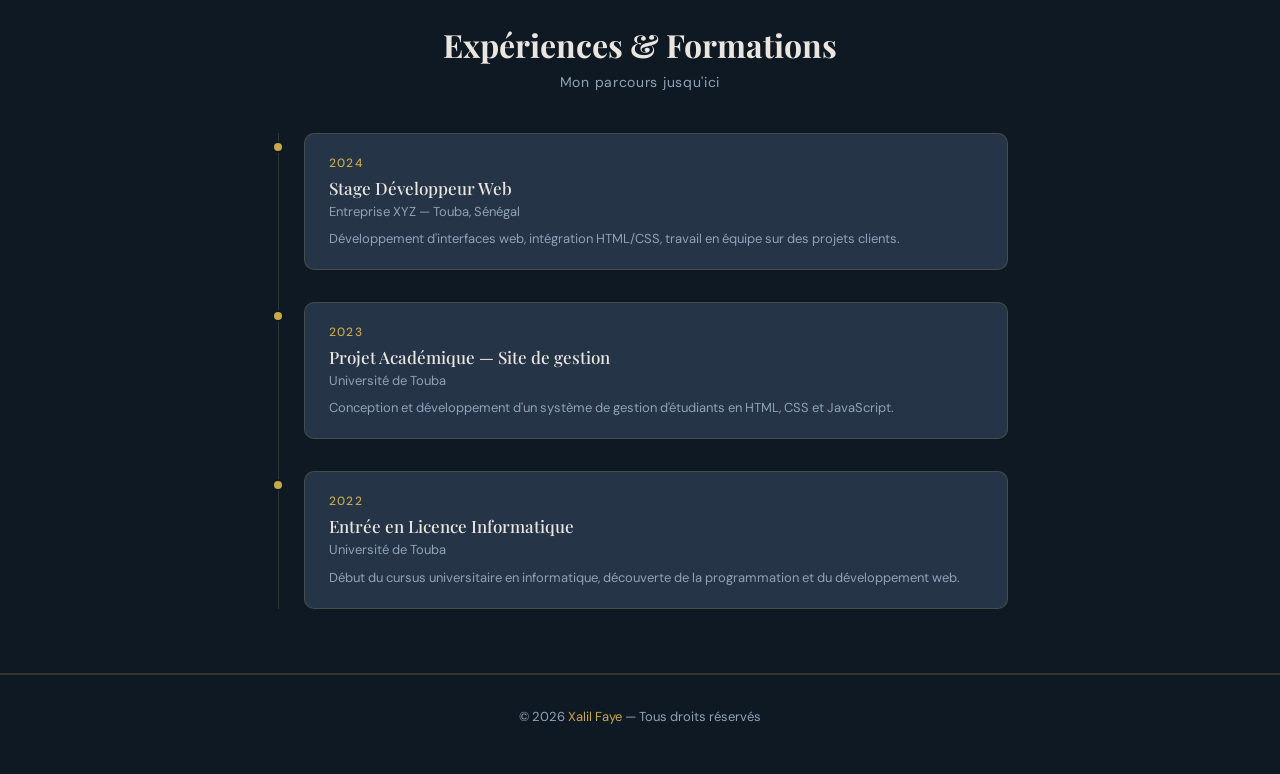
==== commit f5a020bf: "Add files via upload" ====
--- a/A Propos.html
+++ b/A Propos.html
@@ -1,280 +1,273 @@
-<!DOCTYPE html>
-<html lang="fr">
-<head>
-  <meta charset="UTF-8" />
-  <meta name="viewport" content="width=device-width, initial-scale=1.0"/>
-  <title>À Propos — Xalil Faye</title>
-
-  <!-- Google Fonts (gardé du thème 1) -->
-  <link href="https://fonts.googleapis.com/css2?family=Playfair+Display:wght@400;700&family=DM+Sans:wght@300;400;500&display=swap" rel="stylesheet"/>
-
-  <!-- Bootstrap 5 CDN -->
-  <link href="https://cdn.jsdelivr.net/npm/bootstrap@5.3.0/dist/css/bootstrap.min.css" rel="stylesheet"/>
-
-  <!-- CSS personnel (thème 1 gardé) -->
-  <link rel="stylesheet" href="STYLE.css"/>
-
-</head>
-<body>
-    <!-- Liens --
-      
-</nav>
-  <!-- NAVBAR — identique à index.html -->
-  <header>
-    <nav class="navbar navbar-expand-lg fixed-top">
-      <div class="container">
-
-        <a class="navbar-logo" href="index.html">Mon PORTFOLIO</a>
-
-        <button class="navbar-toggler" type="button" data-bs-toggle="collapse" data-bs-target="#navMenu">
-          <span class="navbar-toggler-icon"></span>
-        </button>
-
-        <div class="collapse navbar-collapse" id="navMenu">
-          <ul class="navbar-nav mx-auto">
-            <li class="nav-item"><a class="nav-link" href="index.html">ACCUEIL</a></li>
-            <li class="nav-item"><a class="nav-link active" href="A Propos.html">À PROPOS</a></li>
-            <li class="nav-item"><a class="nav-link" href="MesProjets.html">MES PROJETS</a></li>
-            <li class="nav-item"><a class="nav-link" href="#">CONTACT</a></li>
-          </ul>
-          <div class="d-flex align-items-center gap-2">
-            <input type="text" class="nav-search" placeholder="Rechercher..."/>
-            <button class="btn-mode" id="toggleMode">☀ Mode</button>
-          </div>
-        </div>
-
-      </div>
-    </nav>
-  </header>
-
-  <main>
-
-    <!-- HERO À PROPOS — identique au thème 1 -->
-    <section class="ap-hero fade-in">
-      <div class="container">
-        <div class="row align-items-center">
-
-          <div class="col-lg-7">
-            <p class="ap-label">À Propos de moi</p>
-            <h1 class="ap-nom">Xalil Faye</h1>
-            <p class="ap-titre">Étudiant en Développement Web</p>
-            <div class="ap-ligne"></div>
-            <p class="ap-description">
-              Je suis étudiant en licence informatique à l'Université de Thiès depuis 2022.
-              Curieux et motivé, je me passionne pour le développement web et le design d'interfaces.
-              Mon objectif est de créer des expériences numériques accessibles, modernes et utiles.
-            </p>
-            <a href="cv.pdf" class="btn-or" download>Télécharger mon CV</a>
-          </div>
-
-          <div class="col-lg-5 text-center mt-4 mt-lg-0">
-            <!-- Remplace photo.jpg par ta vraie photo -->
-            <img src="godfirst.jpeg" alt="Photo de Xalil Faye" class="photo-cercle"/>
-          </div>
-
-        </div>
-      </div>
-    </section>
-
-    <!-- INFORMATIONS PERSONNELLES — identique au thème 1 -->
-    <section class="infos">
-      <div class="container">
-        <h2 class="section-titre text-center fade-in">Informations Personnelles</h2>
-        <p class="section-sous-titre text-center fade-in">Quelques détails sur mon parcours</p>
-        <div class="row g-4">
-
-          <article class="col-lg-3 col-md-6 fade-in">
-            <div class="card info-carte h-100">
-              <div class="card-body">
-                <div class="info-icone">🎓</div>
-                <h3>Formation</h3>
-                <ul>
-                  <li>Licence Informatique</li>
-                  <li>Université de Thiès</li>
-                  <li>2022 — présent</li>
-                </ul>
-              </div>
-            </div>
-          </article>
-
-          <article class="col-lg-3 col-md-6 fade-in">
-            <div class="card info-carte h-100">
-              <div class="card-body">
-                <div class="info-icone">🌍</div>
-                <h3>Langues</h3>
-                <ul>
-                  <li>Français — courant</li>
-                  <li>Anglais — intermédiaire</li>
-                  <li>Wolof — natif</li>
-                </ul>
-              </div>
-            </div>
-          </article>
-
-          <article class="col-lg-3 col-md-6 fade-in">
-            <div class="card info-carte h-100">
-              <div class="card-body">
-                <div class="info-icone">📍</div>
-                <h3>Localisation</h3>
-                <ul>
-                  <li>Touba, Sénégal</li>
-                  <li>Disponible à distance</li>
-                  <li>Ouvert aux stages</li>
-                </ul>
-              </div>
-            </div>
-          </article>
-
-          <article class="col-lg-3 col-md-6 fade-in">
-            <div class="card info-carte h-100">
-              <div class="card-body">
-                <div class="info-icone">💡</div>
-                <h3>Centres d'intérêt</h3>
-                <ul>
-                  <li>Design UI/UX</li>
-                  <li>Open Source</li>
-                  <li>Intelligence Artificielle</li>
-                </ul>
-              </div>
-            </div>
-          </article>
-
-        </div>
-      </div>
-    </section>
-
-    <!-- COMPÉTENCES AVEC BARRES — identique au thème 1 -->
-    <section class="competences-barres">
-      <div class="container">
-        <h2 class="section-titre text-center fade-in">Mes Compétences</h2>
-        <p class="section-sous-titre text-center fade-in">Niveau de maîtrise par technologie</p>
-        <div class="row justify-content-center">
-          <div class="col-lg-8">
-
-            <div class="comp-item fade-in">
-              <div class="comp-header">
-                <span class="comp-nom">HTML / CSS</span>
-                <span class="comp-pct">90%</span>
-              </div>
-              <div class="barre-fond">
-                <div class="barre-rempli" style="width: 90%;"></div>
-              </div>
-            </div>
-
-            <div class="comp-item fade-in">
-              <div class="comp-header">
-                <span class="comp-nom">JavaScript</span>
-                <span class="comp-pct">70%</span>
-              </div>
-              <div class="barre-fond">
-                <div class="barre-rempli" style="width: 70%;"></div>
-              </div>
-            </div>
-
-            <div class="comp-item fade-in">
-              <div class="comp-header">
-                <span class="comp-nom">Python</span>
-                <span class="comp-pct">65%</span>
-              </div>
-              <div class="barre-fond">
-                <div class="barre-rempli" style="width: 65%;"></div>
-              </div>
-            </div>
-
-            <div class="comp-item fade-in">
-              <div class="comp-header">
-                <span class="comp-nom">Figma</span>
-                <span class="comp-pct">75%</span>
-              </div>
-              <div class="barre-fond">
-                <div class="barre-rempli" style="width: 75%;"></div>
-              </div>
-            </div>
-
-            <div class="comp-item fade-in">
-              <div class="comp-header">
-                <span class="comp-nom">Git / GitHub</span>
-                <span class="comp-pct">60%</span>
-              </div>
-              <div class="barre-fond">
-                <div class="barre-rempli" style="width: 60%;"></div>
-              </div>
-            </div>
-
-            <div class="comp-item fade-in">
-              <div class="comp-header">
-                <span class="comp-nom">Bootstrap</span>
-                <span class="comp-pct">70%</span>
-              </div>
-              <div class="barre-fond">
-                <div class="barre-rempli" style="width: 70%;"></div>
-              </div>
-            </div>
-
-          </div>
-        </div>
-      </div>
-    </section>
-
-    <!-- TIMELINE EXPÉRIENCES — identique au thème 1 -->
-    <section class="experiences">
-      <div class="container">
-        <h2 class="section-titre text-center fade-in">Expériences & Formations</h2>
-        <p class="section-sous-titre text-center fade-in">Mon parcours jusqu'ici</p>
-        <div class="row justify-content-center">
-          <div class="col-lg-8">
-
-            <div class="timeline">
-
-              <div class="timeline-item fade-in">
-                <div class="timeline-point"></div>
-                <div class="timeline-contenu">
-                  <span class="timeline-date">2024</span>
-                  <h3>Stage Développeur Web</h3>
-                  <p>Entreprise XYZ — Touba, Sénégal</p>
-                  <p class="timeline-desc">Développement d'interfaces web, intégration HTML/CSS, travail en équipe sur des projets clients.</p>
-                </div>
-              </div>
-
-              <div class="timeline-item fade-in">
-                <div class="timeline-point"></div>
-                <div class="timeline-contenu">
-                  <span class="timeline-date">2023</span>
-                  <h3>Projet Académique — Site de gestion</h3>
-                  <p>Université de Touba</p>
-                  <p class="timeline-desc">Conception et développement d'un système de gestion d'étudiants en HTML, CSS et JavaScript.</p>
-                </div>
-              </div>
-
-              <div class="timeline-item fade-in">
-                <div class="timeline-point"></div>
-                <div class="timeline-contenu">
-                  <span class="timeline-date">2022</span>
-                  <h3>Entrée en Licence Informatique</h3>
-                  <p>Université de Touba</p>
-                  <p class="timeline-desc">Début du cursus universitaire en informatique, découverte de la programmation et du développement web.</p>
-                </div>
-              </div>
-
-            </div>
-          </div>
-        </div>
-      </div>
-    </section>
-
-  </main>
-
-  <!-- FOOTER -->
-  <footer class="site-footer">
-    <div class="container text-center">
-      <p>© 2025 <span class="or">Xalil Faye</span> — Tous droits réservés</p>
-    </div>
-  </footer>
-
-  <!-- Bootstrap JS -->
-  <script src="https://cdn.jsdelivr.net/npm/bootstrap@5.3.0/dist/js/bootstrap.bundle.min.js"></script>
-  <!-- JS externe -->
-  <script src="script.js"></script>
-
-</body>
+<!DOCTYPE html>
+<html lang="fr">
+<head>
+  <meta charset="UTF-8" />
+  <meta name="viewport" content="width=device-width, initial-scale=1.0"/>
+  <title>À Propos — Xalil Faye</title>
+
+  <!-- Google Fonts -->
+  <link href="https://fonts.googleapis.com/css2?family=Playfair+Display:wght@400;700&family=DM+Sans:wght@300;400;500&display=swap" rel="stylesheet"/>
+
+  <!-- Bootstrap 5 CDN -->
+  <link href="https://cdn.jsdelivr.net/npm/bootstrap@5.3.0/dist/css/bootstrap.min.css" rel="stylesheet"/>
+
+  <!-- CSS personnel -->
+  <link rel="stylesheet" href="STYLE.css"/>
+
+</head>
+<body>
+    <!-- Liens --
+      
+</nav>
+  <!-- NAVBAR — identique à index.html -->
+  <header>
+    <nav class="navbar navbar-expand-lg fixed-top">
+      <div class="container">
+
+        <a class="navbar-logo" href="index.html">Mon PORTFOLIO</a>
+
+        <button class="navbar-toggler" type="button" data-bs-toggle="collapse" data-bs-target="#navMenu">
+          <span class="navbar-toggler-icon"></span>
+        </button>
+
+        <div class="collapse navbar-collapse" id="navMenu">
+          <ul class="navbar-nav mx-auto">
+            <li class="nav-item"><a class="nav-link" href="index.html">ACCUEIL</a></li>
+            <li class="nav-item"><a class="nav-link active" href="A Propos.html">À PROPOS</a></li>
+            <li class="nav-item"><a class="nav-link" href="MesProjets.html">MES PROJETS</a></li>
+            <li class="nav-item"><a class="nav-link" href="Contact.html">CONTACT</a></li>
+          </ul>
+          <div class="d-flex align-items-center gap-2">
+            <input type="text" class="nav-search" placeholder="Rechercher..."/>
+            <button class="btn-mode" id="toggleMode">☀ Mode</button>
+          </div>
+        </div>
+
+      </div>
+    </nav>
+  </header>
+
+  <main>
+
+    <!-- HERO À PROPOS  -->
+    <section class="ap-hero fade-in">
+      <div class="container">
+        <div class="row align-items-center">
+
+          <div class="col-lg-7">
+            <p class="ap-label">À Propos de moi</p>
+            <h1 class="ap-nom">Xalil Faye</h1>
+            <p class="ap-titre">Étudiant en Développement Web</p>
+            <div class="ap-ligne"></div>
+            <p class="ap-description">
+              Je suis étudiant en licence informatique à l'Université de Touba depuis 2022.
+              Curieux et motivé, je me passionne pour le développement web et le design d'interfaces.
+              Mon objectif est de créer des expériences numériques accessibles, modernes et utiles.
+            </p>
+            <a href="CV_Xalil_Faye.pdf" class="btn-or" download>Télécharger mon CV</a>
+          </div>
+
+          <div class="col-lg-5 text-center mt-4 mt-lg-0">
+     
+            <img src="hero.JPG" alt="Photo de Xalil Faye" class="photo-cercle"/>
+          </div>
+
+        </div>
+      </div>
+    </section>
+
+    <!-- INFORMATIONS PERSONNELLES -->
+    <section class="infos">
+      <div class="container">
+        <h2 class="section-titre text-center fade-in">Informations Personnelles</h2>
+        <p class="section-sous-titre text-center fade-in">Quelques détails sur mon parcours</p>
+        <div class="row g-4">
+
+          <article class="col-lg-3 col-md-6 fade-in">
+            <div class="card info-carte h-100">
+              <div class="card-body">
+                <div class="info-icone">🎓</div>
+                <h3>Formation</h3>
+                <ul>
+                  <li>Licence Informatique</li>
+                  <li>Université de Touba</li>
+                  <li>2022 — présent</li>
+                </ul>
+              </div>
+            </div>
+          </article>
+
+          <article class="col-lg-3 col-md-6 fade-in">
+            <div class="card info-carte h-100">
+              <div class="card-body">
+                <div class="info-icone">🌍</div>
+                <h3>Langues</h3>
+                <ul>
+                  <li>Français — courant</li>
+                  <li>Anglais — intermédiaire</li>
+                  <li>Wolof — natif</li>
+                </ul>
+              </div>
+            </div>
+          </article>
+
+          <article class="col-lg-3 col-md-6 fade-in">
+            <div class="card info-carte h-100">
+              <div class="card-body">
+                <div class="info-icone">📍</div>
+                <h3>Localisation</h3>
+                <ul>
+                  <li>Touba, Sénégal</li>
+                  <li>Disponible à distance</li>
+                  <li>Ouvert aux stages</li>
+                </ul>
+              </div>
+            </div>
+          </article>
+
+          <article class="col-lg-3 col-md-6 fade-in">
+            <div class="card info-carte h-100">
+              <div class="card-body">
+                <div class="info-icone">💡</div>
+                <h3>Centres d'intérêt</h3>
+                <ul>
+                  <li>Développement Web</li>
+                  <li>Open Source</li>
+                  <li>Intelligence Artificielle</li>
+                </ul>
+              </div>
+            </div>
+          </article>
+
+        </div>
+      </div>
+    </section>
+
+    <!-- COMPÉTENCES AVEC BARRES -->
+    <section class="competences-barres">
+      <div class="container">
+        <h2 class="section-titre text-center fade-in">Mes Compétences</h2>
+        <p class="section-sous-titre text-center fade-in">Niveau de maîtrise par technologie</p>
+        <div class="row justify-content-center">
+          <div class="col-lg-8">
+
+            <div class="comp-item fade-in">
+              <div class="comp-header">
+                <span class="comp-nom">HTML / CSS</span>
+                <span class="comp-pct">90%</span>
+              </div>
+              <div class="barre-fond">
+                <div class="barre-rempli" style="width: 90%;"></div>
+              </div>
+            </div>
+
+            <div class="comp-item fade-in">
+              <div class="comp-header">
+                <span class="comp-nom">JavaScript</span>
+                <span class="comp-pct">70%</span>
+              </div>
+              <div class="barre-fond">
+                <div class="barre-rempli" style="width: 70%;"></div>
+              </div>
+            </div>
+
+            <div class="comp-item fade-in">
+              <div class="comp-header">
+                <span class="comp-nom">Python</span>
+                <span class="comp-pct">65%</span>
+              </div>
+              <div class="barre-fond">
+                <div class="barre-rempli" style="width: 65%;"></div>
+              </div>
+            </div>
+
+           
+
+            <div class="comp-item fade-in">
+              <div class="comp-header">
+                <span class="comp-nom">Git / GitHub</span>
+                <span class="comp-pct">60%</span>
+              </div>
+              <div class="barre-fond">
+                <div class="barre-rempli" style="width: 60%;"></div>
+              </div>
+            </div>
+
+            <div class="comp-item fade-in">
+              <div class="comp-header">
+                <span class="comp-nom">Bootstrap</span>
+                <span class="comp-pct">70%</span>
+              </div>
+              <div class="barre-fond">
+                <div class="barre-rempli" style="width: 70%;"></div>
+              </div>
+            </div>
+
+          </div>
+        </div>
+      </div>
+    </section>
+
+    <!-- TIMELINE EXPÉRIENCES  -->
+    <section class="experiences">
+      <div class="container">
+        <h2 class="section-titre text-center fade-in">Expériences & Formations</h2>
+        <p class="section-sous-titre text-center fade-in">Mon parcours jusqu'ici</p>
+        <div class="row justify-content-center">
+          <div class="col-lg-8">
+
+            <div class="timeline">
+
+              <div class="timeline-item fade-in">
+                <div class="timeline-point"></div>
+                <div class="timeline-contenu">
+                  <span class="timeline-date">2024</span>
+                  <h3>Stage Développeur Web</h3>
+                  <p>Entreprise XYZ — Touba, Sénégal</p>
+                  <p class="timeline-desc">Développement d'interfaces web, intégration HTML/CSS, travail en équipe sur des projets clients.</p>
+                </div>
+              </div>
+
+              <div class="timeline-item fade-in">
+                <div class="timeline-point"></div>
+                <div class="timeline-contenu">
+                  <span class="timeline-date">2023</span>
+                  <h3>Projet Académique — Site de gestion</h3>
+                  <p>Université de Touba</p>
+                  <p class="timeline-desc">Conception et développement d'un système de gestion d'étudiants en HTML, CSS et JavaScript.</p>
+                </div>
+              </div>
+
+              <div class="timeline-item fade-in">
+                <div class="timeline-point"></div>
+                <div class="timeline-contenu">
+                  <span class="timeline-date">2022</span>
+                  <h3>Entrée en Licence Informatique</h3>
+                  <p>Université de Touba</p>
+                  <p class="timeline-desc">Début du cursus universitaire en informatique, découverte de la programmation et du développement web.</p>
+                </div>
+              </div>
+
+            </div>
+          </div>
+        </div>
+      </div>
+    </section>
+
+  </main>
+
+  <!-- FOOTER -->
+  <footer class="site-footer">
+    <div class="container text-center">
+      <p>© 2026 <span class="or">Xalil Faye</span> — Tous droits réservés</p>
+    </div>
+  </footer>
+
+  <!-- Bootstrap JS -->
+  <script src="https://cdn.jsdelivr.net/npm/bootstrap@5.3.0/dist/js/bootstrap.bundle.min.js"></script>
+  
+  <!-- JS externe -->
+  <script src="script.js"></script>
+
+</body>
 </html>
--- a/STYLE.css
+++ b/STYLE.css
@@ -1,1322 +1,1337 @@
-/* ════════════════════════════════
-   VARIABLES — Thème Ardoise & Or
-   (gardé identique au thème 1)
-   ════════════════════════════════ */
-:root {
-  --noir:     #0F1923;
-  --ardoise:  #1E2A3A;
-  --ardoise2: #253447;
-  --or:       #C9A84C;
-  --or-clair: #E8C97A;
-  --or-bg:    rgba(201, 168, 76, 0.12);
-  --texte:    #EAE6DF;
-  --muted:    #8FA3B8;
-  --border:   rgba(201, 168, 76, 0.2);
-}
-
-/* Mode clair (nouveau - toggle JS) */
-body.light-mode {
-  --noir:    #F5F5F0;
-  --ardoise: #FFFFFF;
-  --ardoise2:#F0EFE8;
-  --texte:   #1a1a1a;
-  --muted:   #555555;
-  --border:  rgba(201, 168, 76, 0.35);
-}
-
-/* ════════════════════════════════
-   BASE
-   ════════════════════════════════ */
-* {
-  box-sizing: border-box;
-  margin: 0;
-  padding: 0;
-}
-
-body {
-  font-family: 'DM Sans', sans-serif;
-  background: var(--ardoise);
-  color: var(--texte);
-  margin-top: 64px;
-  transition: background 0.3s, color 0.3s;
-}
-
-/* ════════════════════════════════
-   NAVBAR — identique au thème 1
-   + Bootstrap surcharge
-   ════════════════════════════════ */
-.navbar {
-  background: var(--noir) !important;
-  border-bottom: 1px solid var(--border);
-  height: 64px;
-  padding: 0;
-}
-
-.navbar-logo {
-  font-family: 'Playfair Display', serif;
-  font-size: 20px;
-  font-weight: 700;
-  color: var(--or) !important;
-  text-decoration: none;
-  letter-spacing: 0.02em;
-}
-
-.nav-link {
-  font-size: 13px;
-  font-weight: 500;
-  letter-spacing: 0.05em;
-  color: var(--muted) !important;
-  border-radius: 6px;
-  padding: 7px 16px !important;
-  transition: background 0.2s, color 0.2s;
-}
-
-.nav-link:hover,
-.nav-link.active {
-  background: var(--or-bg) !important;
-  color: var(--or) !important;
-}
-
-.navbar-toggler {
-  border-color: var(--or) !important;
-}
-
-.navbar-toggler-icon {
-  filter: invert(70%) sepia(50%) saturate(400%) hue-rotate(10deg);
-}
-
-.nav-search {
-  padding: 7px 14px;
-  background: var(--ardoise2);
-  border: 1px solid var(--border);
-  border-radius: 6px;
-  color: var(--texte);
-  font-size: 13px;
-  font-family: 'DM Sans', sans-serif;
-  outline: none;
-  width: 170px;
-  transition: border-color 0.2s;
-}
-
-.nav-search::placeholder { color: var(--muted); }
-.nav-search:focus { border-color: var(--or); }
-
-/* Bouton mode — nouveau */
-.btn-mode {
-  padding: 7px 14px;
-  font-size: 12px;
-  font-weight: 500;
-  color: var(--or);
-  background: var(--or-bg);
-  border: 1px solid var(--border);
-  border-radius: 6px;
-  cursor: pointer;
-  white-space: nowrap;
-  transition: background 0.2s;
-}
-
-.btn-mode:hover { background: rgba(201, 168, 76, 0.22); }
-
-/* ════════════════════════════════
-   SECTIONS — identique au thème 1
-   ════════════════════════════════ */
-.section-titre {
-  font-family: 'Playfair Display', serif;
-  font-size: 32px;
-  font-weight: 700;
-  color: var(--texte);
-  margin-bottom: 8px;
-}
-
-.section-sous-titre {
-  font-size: 14px;
-  color: var(--muted);
-  margin-bottom: 2.5rem;
-  letter-spacing: 0.05em;
-}
-
-/* ════════════════════════════════
-   HERO — identique au thème 1
-   ════════════════════════════════ */
-.hero {
-  padding: 5rem 0;
-  background: var(--ardoise);
-  border-bottom: 1px solid var(--border);
-  min-height: calc(100vh - 64px);
-  display: flex;
-  align-items: center;
-}
-
-.hero-salut {
-  font-size: 13px;
-  font-weight: 500;
-  letter-spacing: 0.15em;
-  color: var(--or);
-  text-transform: uppercase;
-  margin-bottom: 16px;
-}
-
-.hero-nom {
-  font-family: 'Playfair Display', serif;
-  font-size: 52px;
-  font-weight: 700;
-  color: var(--texte);
-  line-height: 1.1;
-  letter-spacing: -0.01em;
-  margin-bottom: 12px;
-}
-
-.hero-titre {
-  font-size: 18px;
-  font-weight: 300;
-  color: var(--muted);
-  margin-bottom: 24px;
-}
-
-.hero-ligne {
-  width: 60px;
-  height: 2px;
-  background: var(--or);
-  margin-bottom: 24px;
-}
-
-.hero-description {
-  font-size: 16px;
-  color: var(--muted);
-  line-height: 1.7;
-  max-width: 480px;
-  margin-bottom: 2.5rem;
-}
-
-.hero-boutons {
-  display: flex;
-  gap: 12px;
-  flex-wrap: wrap;
-  margin-bottom: 2rem;
-}
-
-.hero-reseaux {
-  display: flex;
-  gap: 20px;
-}
-
-.hero-reseaux a {
-  font-size: 13px;
-  font-weight: 500;
-  color: var(--muted);
-  text-decoration: none;
-  letter-spacing: 0.05em;
-  text-transform: uppercase;
-  transition: color 0.2s;
-}
-
-.hero-reseaux a:hover { color: var(--or); }
-
-/* Photo cercle — identique au thème 1 */
-.photo-cercle {
-  width: 300px;
-  height: 300px;
-  border-radius: 50%;
-  border: 3px solid var(--or);
-  object-fit: cover;
-  background: var(--ardoise2);
-}
-
-/* ════════════════════════════════
-   BOUTONS — identiques au thème 1
-   ════════════════════════════════ */
-.btn-or {
-  display: inline-block;
-  padding: 12px 28px;
-  font-size: 14px;
-  font-weight: 500;
-  font-family: 'DM Sans', sans-serif;
-  color: var(--noir);
-  background: var(--or);
-  border: none;
-  border-radius: 6px;
-  cursor: pointer;
-  text-decoration: none;
-  letter-spacing: 0.03em;
-  transition: background 0.2s;
-}
-
-.btn-or:hover { background: var(--or-clair); color: var(--noir); }
-
-.btn-contour {
-  display: inline-block;
-  padding: 12px 28px;
-  font-size: 14px;
-  font-weight: 500;
-  font-family: 'DM Sans', sans-serif;
-  color: var(--or);
-  background: transparent;
-  border: 1px solid var(--or);
-  border-radius: 6px;
-  cursor: pointer;
-  text-decoration: none;
-  letter-spacing: 0.03em;
-  transition: background 0.2s;
-}
-
-.btn-contour:hover { background: var(--or-bg); color: var(--or); }
-
-/* ════════════════════════════════
-   COMPÉTENCES — identique au thème 1
-   ════════════════════════════════ */
-.competences {
-  padding: 4rem 0;
-  background: var(--noir);
-  border-bottom: 1px solid var(--border);
-}
-
-.competences-liste {
-  display: flex;
-  justify-content: center;
-  flex-wrap: wrap; 
-  gap: 12px;
-}
-
-.badge-comp {
-  padding: 8px 22px;
-  background: var(--or-bg);
-  color: var(--or);
-  border: 1px solid var(--border);
-  border-radius: 999px;
-  font-size: 13px;
-  font-weight: 500;
-  letter-spacing: 0.05em;
-  transition: background 0.2s;
-}
-
-.badge-comp:hover { background: rgba(201, 168, 76, 0.22); }
-
-/* ════════════════════════════════
-   PROJETS — cartes identiques au thème 1
-   + tags et bouton GitHub ajoutés
-   ════════════════════════════════ */
-.projets {
-  padding: 4rem 0;
-  background: var(--ardoise);
-  border-bottom: 1px solid var(--border);
-}
-
-.projet-carte {
-  background: var(--ardoise2) !important;
-  border: 1px solid var(--border) !important;
-  border-radius: 10px !important;
-  transition: border-color 0.2s, transform 0.2s;
-}
-
-.projet-carte:hover {
-  border-color: var(--or) !important;
-  transform: translateY(-4px);
-}
-
-.projet-image {
-  width: 100%;
-  height: 160px;
-  background: var(--or-bg);
-  display: flex;
-  align-items: center;
-  justify-content: center;
-  font-size: 50px;
-  border-bottom: 1px solid var(--border);
-  border-radius: 10px 10px 0 0;
-}
-
-.projet-info { padding: 1.2rem; }
-
-.projet-carte .card-title {
-  font-family: 'Playfair Display', serif;
-  font-size: 17px;
-  font-weight: 700;
-  color: var(--texte);
-  margin-bottom: 8px;
-  margin-top: 8px;
-}
-
-.projet-carte .card-text {
-  font-size: 13px;
-  color: var(--muted);
-  margin-bottom: 14px;
-  line-height: 1.5;
-}
-
-/* Tags — nouveaux */
-.projet-tags {
-  display: flex;
-  flex-wrap: wrap;
-  gap: 4px;
-  margin-bottom: 8px;
-}
-
-.badge-tag {
-  padding: 3px 10px;
-  background: var(--or-bg);
-  color: var(--or);
-  border-radius: 4px;
-  font-size: 11px;
-  font-weight: 500;
-}
-
-.projet-liens {
-  display: flex;
-  gap: 8px;
-  flex-wrap: wrap;
-}
-
-.projet-liens .btn-or,
-.projet-liens .btn-contour {
-  padding: 7px 16px;
-  font-size: 12px;
-}
-
-/* ════════════════════════════════
-   FOOTER — identique au thème 1
-   ════════════════════════════════ */
-.site-footer {
-  padding: 2rem 0;
-  background: var(--noir);
-  font-size: 13px;
-  color: var(--muted);
-  border-top: 1px solid var(--border);
-}
-
-.or { color: var(--or); }
-
-/* ════════════════════════════════
-   ANIMATION SCROLL — nouveau
-   ════════════════════════════════ */
-.fade-in {
-  opacity: 0;
-  transform: translateY(24px);
-  transition: opacity 0.6s ease, transform 0.6s ease;
-}
-
-.fade-in.visible {
-  opacity: 1;
-  transform: translateY(0);
-}
-
-/* ════════════════════════════════
-   RESPONSIVE
-   ════════════════════════════════ */
-@media (max-width: 768px) {
-  .hero-nom  { font-size: 36px; }
-  .hero      { min-height: auto; padding: 3rem 0; }
-  .photo-cercle { width: 200px; height: 200px; margin-top: 2rem; }
-  .hero-boutons { flex-direction: column; }
-  .section-titre { font-size: 24px; }
-}
-
-@media (max-width: 375px) {
-  .hero-nom  { font-size: 26px; }
-  .nav-search { display: none; }
-}
-
-
-
-/* ════════════════════════════════
-   about.css — Page À Propos
-   Thème Ardoise & Or (gardé identique)
-   ════════════════════════════════ */
-
-/* ── HERO À PROPOS ── */
-.ap-hero {
-  padding: 5rem 0;
-  background: var(--ardoise);
-  border-bottom: 1px solid var(--border);
-}
-
-.ap-label {
-  font-size: 13px;
-  font-weight: 500;
-  letter-spacing: 0.15em;
-  color: var(--or);
-  text-transform: uppercase;
-  margin-bottom: 16px;
-}
-
-.ap-nom {
-  font-family: 'Playfair Display', serif;
-  font-size: 48px;
-  font-weight: 700;
-  color: var(--texte);
-  line-height: 1.1;
-  margin-bottom: 10px;
-}
-
-.ap-titre {
-  font-size: 18px;
-  font-weight: 300;
-  color: var(--muted);
-  margin-bottom: 24px;
-}
-
-.ap-ligne {
-  width: 60px;
-  height: 2px;
-  background: var(--or);
-  margin-bottom: 24px;
-}
-
-.ap-description {
-  font-size: 16px;
-  color: var(--muted);
-  line-height: 1.8;
-  max-width: 520px;
-  margin-bottom: 2rem;
-}
-
-/* ── INFORMATIONS PERSONNELLES ── */
-.infos {
-  padding: 4rem 0;
-  background: var(--noir);
-  border-bottom: 1px solid var(--border);
-}
-
-.info-carte {
-  background: var(--ardoise2) !important;
-  border: 1px solid var(--border) !important;
-  border-radius: 10px !important;
-  transition: border-color 0.2s, transform 0.2s;
-}
-
-.info-carte:hover {
-  border-color: var(--or) !important;
-  transform: translateY(-3px);
-}
-
-.info-icone {
-  font-size: 28px;
-  margin-bottom: 12px;
-}
-
-.info-carte h3 {
-  font-family: 'Playfair Display', serif;
-  font-size: 16px;
-  color: var(--or);
-  margin-bottom: 10px;
-}
-
-.info-carte ul {
-  list-style: none;
-  padding: 0;
-}
-
-.info-carte ul li {
-  font-size: 13px;
-  color: var(--muted);
-  margin-bottom: 5px;
-  padding-left: 14px;
-  position: relative;
-}
-
-.info-carte ul li::before {
-  content: '—';
-  position: absolute;
-  left: 0;
-  color: var(--or);
-  font-size: 10px;
-}
-
-/* ── COMPÉTENCES AVEC BARRES ── */
-.competences-barres {
-  padding: 4rem 0;
-  background: var(--ardoise);
-  border-bottom: 1px solid var(--border);
-}
-
-.comp-item {
-  margin-bottom: 1.5rem;
-}
-
-.comp-header {
-  display: flex;
-  justify-content: space-between;
-  margin-bottom: 8px;
-}
-
-.comp-nom {
-  font-size: 14px;
-  font-weight: 500;
-  color: var(--texte);
-}
-
-.comp-pct {
-  font-size: 13px;
-  font-weight: 500;
-  color: var(--or);
-}
-
-.barre-fond {
-  width: 100%;
-  height: 6px;
-  background: var(--ardoise2);
-  border-radius: 999px;
-  overflow: hidden;
-}
-
-.barre-rempli {
-  height: 100%;
-  background: linear-gradient(90deg, var(--or), var(--or-clair));
-  border-radius: 999px;
-}
-
-/* ── TIMELINE EXPÉRIENCES ── */
-.experiences {
-  padding: 4rem 0;
-  background: var(--noir);
-  border-bottom: 1px solid var(--border);
-}
-
-.timeline {
-  position: relative;
-  padding-left: 2rem;
-}
-
-.timeline::before {
-  content: '';
-  position: absolute;
-  left: 6px;
-  top: 0;
-  bottom: 0;
-  width: 1px;
-  background: var(--border);
-}
-
-.timeline-item {
-  position: relative;
-  margin-bottom: 2rem;
-}
-
-.timeline-item:last-child { margin-bottom: 0; }
-
-.timeline-point {
-  position: absolute;
-  left: -2rem;
-  top: 8px;
-  width: 12px;
-  height: 12px;
-  border-radius: 50%;
-  background: var(--or);
-  border: 2px solid var(--noir);
-}
-
-.timeline-contenu {
-  background: var(--ardoise2);
-  border: 1px solid var(--border);
-  border-radius: 10px;
-  padding: 1.2rem 1.5rem;
-  transition: border-color 0.2s;
-}
-
-.timeline-contenu:hover { border-color: var(--or); }
-
-.timeline-date {
-  font-size: 12px;
-  font-weight: 500;
-  color: var(--or);
-  letter-spacing: 0.1em;
-  text-transform: uppercase;
-  display: block;
-  margin-bottom: 6px;
-}
-
-.timeline-contenu h3 {
-  font-family: 'Playfair Display', serif;
-  font-size: 17px;
-  color: var(--texte);
-  margin-bottom: 4px;
-}
-
-.timeline-contenu p {
-  font-size: 13px;
-  color: var(--muted);
-  margin: 0;
-}
-
-.timeline-desc {
-  margin-top: 8px !important;
-  line-height: 1.6;
-}
-
-/* ── RESPONSIVE ── */
-@media (max-width: 768px) {
-  .ap-nom { font-size: 34px; }
-  .ap-hero { padding: 3rem 0; }
-}
-
-
-
-
-/* ════════════════════════════════
-   VARIABLES — Thème Ardoise & Or
-   (gardé identique au thème 1)
-   ════════════════════════════════ */
-:root {
-  --noir:     #0F1923;
-  --ardoise:  #1E2A3A;
-  --ardoise2: #253447;
-  --or:       #C9A84C;
-  --or-clair: #E8C97A;
-  --or-bg:    rgba(201, 168, 76, 0.12);
-  --texte:    #EAE6DF;
-  --muted:    #8FA3B8;
-  --border:   rgba(201, 168, 76, 0.2);
-}
-
-/* Mode clair (nouveau - toggle JS) */
-body.light-mode {
-  --noir:    #F5F5F0;
-  --ardoise: #FFFFFF;
-  --ardoise2:#F0EFE8;
-  --texte:   #1a1a1a;
-  --muted:   #555555;
-  --border:  rgba(201, 168, 76, 0.35);
-}
-
-/* ════════════════════════════════
-   BASE
-   ════════════════════════════════ */
-* {
-  box-sizing: border-box;
-  margin: 0;
-  padding: 0;
-}
-
-body {
-  font-family: 'DM Sans', sans-serif;
-  background: var(--ardoise);
-  color: var(--texte);
-  margin-top: 64px;
-  transition: background 0.3s, color 0.3s;
-}
-
-/* ════════════════════════════════
-   NAVBAR — identique au thème 1
-   + Bootstrap surcharge
-   ════════════════════════════════ */
-.navbar {
-  background: var(--noir) !important;
-  border-bottom: 1px solid var(--border);
-  height: 64px;
-  padding: 0;
-}
-
-.navbar-logo {
-  font-family: 'Playfair Display', serif;
-  font-size: 20px;
-  font-weight: 700;
-  color: var(--or) !important;
-  text-decoration: none;
-  letter-spacing: 0.02em;
-}
-
-.nav-link {
-  font-size: 13px;
-  font-weight: 500;
-  letter-spacing: 0.05em;
-  color: var(--muted) !important;
-  border-radius: 6px;
-  padding: 7px 16px !important;
-  transition: background 0.2s, color 0.2s;
-}
-
-.nav-link:hover,
-.nav-link.active {
-  background: var(--or-bg) !important;
-  color: var(--or) !important;
-}
-
-.navbar-toggler {
-  border-color: var(--or) !important;
-}
-
-.navbar-toggler-icon {
-  filter: invert(70%) sepia(50%) saturate(400%) hue-rotate(10deg);
-}
-
-.nav-search {
-  padding: 7px 14px;
-  background: var(--ardoise2);
-  border: 1px solid var(--border);
-  border-radius: 6px;
-  color: var(--texte);
-  font-size: 13px;
-  font-family: 'DM Sans', sans-serif;
-  outline: none;
-  width: 170px;
-  transition: border-color 0.2s;
-}
-
-.nav-search::placeholder { color: var(--muted); }
-.nav-search:focus { border-color: var(--or); }
-
-/* Bouton mode — nouveau */
-.btn-mode {
-  padding: 7px 14px;
-  font-size: 12px;
-  font-weight: 500;
-  color: var(--or);
-  background: var(--or-bg);
-  border: 1px solid var(--border);
-  border-radius: 6px;
-  cursor: pointer;
-  white-space: nowrap;
-  transition: background 0.2s;
-}
-
-.btn-mode:hover { background: rgba(201, 168, 76, 0.22); }
-
-/* ════════════════════════════════
-   SECTIONS — identique au thème 1
-   ════════════════════════════════ */
-.section-titre {
-  font-family: 'Playfair Display', serif;
-  font-size: 32px;
-  font-weight: 700;
-  color: var(--texte);
-  margin-bottom: 8px;
-}
-
-.section-sous-titre {
-  font-size: 14px;
-  color: var(--muted);
-  margin-bottom: 2.5rem;
-  letter-spacing: 0.05em;
-}
-
-/* ════════════════════════════════
-   HERO — identique au thème 1
-   ════════════════════════════════ */
-.hero {
-  padding: 5rem 0;
-  background: var(--ardoise);
-  border-bottom: 1px solid var(--border);
-  min-height: calc(100vh - 64px);
-  display: flex;
-  align-items: center;
-}
-
-.hero-salut {
-  font-size: 13px;
-  font-weight: 500;
-  letter-spacing: 0.15em;
-  color: var(--or);
-  text-transform: uppercase;
-  margin-bottom: 16px;
-}
-
-.hero-nom {
-  font-family: 'Playfair Display', serif;
-  font-size: 52px;
-  font-weight: 700;
-  color: var(--texte);
-  line-height: 1.1;
-  letter-spacing: -0.01em;
-  margin-bottom: 12px;
-}
-
-.hero-titre {
-  font-size: 18px;
-  font-weight: 300;
-  color: var(--muted);
-  margin-bottom: 24px;
-}
-
-.hero-ligne {
-  width: 60px;
-  height: 2px;
-  background: var(--or);
-  margin-bottom: 24px;
-}
-
-.hero-description {
-  font-size: 16px;
-  color: var(--muted);
-  line-height: 1.7;
-  max-width: 480px;
-  margin-bottom: 2.5rem;
-}
-
-.hero-boutons {
-  display: flex;
-  gap: 12px;
-  flex-wrap: wrap;
-  margin-bottom: 2rem;
-}
-
-.hero-reseaux {
-  display: flex;
-  gap: 20px;
-}
-
-.hero-reseaux a {
-  font-size: 13px;
-  font-weight: 500;
-  color: var(--muted);
-  text-decoration: none;
-  letter-spacing: 0.05em;
-  text-transform: uppercase;
-  transition: color 0.2s;
-}
-
-.hero-reseaux a:hover { color: var(--or); }
-
-/* Photo cercle — identique au thème 1 */
-.photo-cercle {
-  width: 300px;
-  height: 300px;
-  border-radius: 50%;
-  border: 3px solid var(--or);
-  object-fit: cover;
-  background: var(--ardoise2);
-}
-
-/* ════════════════════════════════
-   BOUTONS — identiques au thème 1
-   ════════════════════════════════ */
-.btn-or {
-  display: inline-block;
-  padding: 12px 28px;
-  font-size: 14px;
-  font-weight: 500;
-  font-family: 'DM Sans', sans-serif;
-  color: var(--noir);
-  background: var(--or);
-  border: none;
-  border-radius: 6px;
-  cursor: pointer;
-  text-decoration: none;
-  letter-spacing: 0.03em;
-  transition: background 0.2s;
-}
-
-.btn-or:hover { background: var(--or-clair); color: var(--noir); }
-
-.btn-contour {
-  display: inline-block;
-  padding: 12px 28px;
-  font-size: 14px;
-  font-weight: 500;
-  font-family: 'DM Sans', sans-serif;
-  color: var(--or);
-  background: transparent;
-  border: 1px solid var(--or);
-  border-radius: 6px;
-  cursor: pointer;
-  text-decoration: none;
-  letter-spacing: 0.03em;
-  transition: background 0.2s;
-}
-
-.btn-contour:hover { background: var(--or-bg); color: var(--or); }
-
-/* ════════════════════════════════
-   COMPÉTENCES — identique au thème 1
-   ════════════════════════════════ */
-.competences {
-  padding: 4rem 0;
-  background: var(--noir);
-  border-bottom: 1px solid var(--border);
-}
-
-.competences-liste {
-  display: flex;
-  justify-content: center;
-  flex-wrap: wrap;
-  gap: 12px;
-}
-
-.badge-comp {
-  padding: 8px 22px;
-  background: var(--or-bg);
-  color: var(--or);
-  border: 1px solid var(--border);
-  border-radius: 999px;
-  font-size: 13px;
-  font-weight: 500;
-  letter-spacing: 0.05em;
-  transition: background 0.2s;
-}
-
-.badge-comp:hover { background: rgba(201, 168, 76, 0.22); }
-
-/* ════════════════════════════════
-   PROJETS — cartes identiques au thème 1
-   + tags et bouton GitHub ajoutés
-   ════════════════════════════════ */
-.projets {
-  padding: 4rem 0;
-  background: var(--ardoise);
-  border-bottom: 1px solid var(--border);
-}
-
-.projet-carte {
-  background: var(--ardoise2) !important;
-  border: 1px solid var(--border) !important;
-  border-radius: 10px !important;
-  transition: border-color 0.2s, transform 0.2s;
-}
-
-.projet-carte:hover {
-  border-color: var(--or) !important;
-  transform: translateY(-4px);
-}
-
-.projet-image {
-  width: 100%;
-  height: 160px;
-  background: var(--or-bg);
-  display: flex;
-  align-items: center;
-  justify-content: center;
-  font-size: 50px;
-  border-bottom: 1px solid var(--border);
-  border-radius: 10px 10px 0 0;
-}
-
-.projet-info { padding: 1.2rem; }
-
-.projet-carte .card-title {
-  font-family: 'Playfair Display', serif;
-  font-size: 17px;
-  font-weight: 700;
-  color: var(--texte);
-  margin-bottom: 8px;
-  margin-top: 8px;
-}
-
-.projet-carte .card-text {
-  font-size: 13px;
-  color: var(--muted);
-  margin-bottom: 14px;
-  line-height: 1.5;
-}
-
-/* Tags — nouveaux */
-.projet-tags {
-  display: flex;
-  flex-wrap: wrap;
-  gap: 4px;
-  margin-bottom: 8px;
-}
-
-.badge-tag {
-  padding: 3px 10px;
-  background: var(--or-bg);
-  color: var(--or);
-  border-radius: 4px;
-  font-size: 11px;
-  font-weight: 500;
-}
-
-.projet-liens {
-  display: flex;
-  gap: 8px;
-  flex-wrap: wrap;
-}
-
-.projet-liens .btn-or,
-.projet-liens .btn-contour {
-  padding: 7px 16px;
-  font-size: 12px;
-}
-
-/* ════════════════════════════════
-   FOOTER — identique au thème 1
-   ════════════════════════════════ */
-.site-footer {
-  padding: 2rem 0;
-  background: var(--noir);
-  font-size: 13px;
-  color: var(--muted);
-  border-top: 1px solid var(--border);
-}
-
-.or { color: var(--or); }
-
-/* ════════════════════════════════
-   ANIMATION SCROLL — nouveau
-   ════════════════════════════════ */
-.fade-in {
-  opacity: 0;
-  transform: translateY(24px);
-  transition: opacity 0.6s ease, transform 0.6s ease;
-}
-
-.fade-in.visible {
-  opacity: 1;
-  transform: translateY(0);
-}
-
-/* ════════════════════════════════
-   RESPONSIVE
-   ════════════════════════════════ */
-@media (max-width: 768px) {
-  .hero-nom  { font-size: 36px; }
-  .hero      { min-height: auto; padding: 3rem 0; }
-  .photo-cercle { width: 200px; height: 200px; margin-top: 2rem; }
-  .hero-boutons { flex-direction: column; }
-  .section-titre { font-size: 24px; }
-}
-
-@media (max-width: 375px) {
-  .hero-nom  { font-size: 26px; }
-  .nav-search { display: none; }
-}
-
-/* ════════════════════════════════
-   PAGE PROJETS
-   ════════════════════════════════ */
-
-/* Hero projets */
-.projets-hero {
-  padding: 5rem 0 3rem;
-  background: var(--ardoise);
-  border-bottom: 1px solid var(--border);
-}
-
-.ap-label {
-  font-size: 13px;
-  font-weight: 500;
-  letter-spacing: 0.15em;
-  color: var(--or);
-  text-transform: uppercase;
-  margin-bottom: 16px;
-}
-
-.ap-description {
-  font-size: 16px;
-  color: var(--muted);
-  line-height: 1.8;
-  max-width: 520px;
-  margin-bottom: 2rem;
-}
-
-/* Filtres */
-.filtres-wrapper {
-  display: flex;
-  justify-content: center;
-  flex-wrap: wrap;
-  gap: 8px;
-  margin-top: 1.5rem;
-}
-
-.filtre {
-  padding: 8px 22px;
-  font-size: 13px;
-  font-weight: 500;
-  font-family: 'DM Sans', sans-serif;
-  color: var(--muted);
-  background: transparent;
-  border: 1px solid var(--border);
-  border-radius: 999px;
-  cursor: pointer;
-  transition: all 0.2s;
-  letter-spacing: 0.03em;
-}
-
-.filtre:hover {
-  border-color: var(--or);
-  color: var(--or);
-}
-
-.filtre.active {
-  background: var(--or);
-  color: var(--noir);
-  border-color: var(--or);
-  font-weight: 600;
-}
-
-/* Liste projets */
-.projets-liste {
-  padding: 3rem 0 4rem;
-  background: var(--ardoise);
-}
-
-/* ════════════════════════════════
-   PAGE À PROPOS
-   ════════════════════════════════ */
-.ap-hero {
-  padding: 5rem 0;
-  background: var(--ardoise);
-  border-bottom: 1px solid var(--border);
-}
-
-.ap-nom {
-  font-family: 'Playfair Display', serif;
-  font-size: 48px;
-  font-weight: 700;
-  color: var(--texte);
-  line-height: 1.1;
-  margin-bottom: 10px;
-}
-
-.ap-titre {
-  font-size: 18px;
-  font-weight: 300;
-  color: var(--muted);
-  margin-bottom: 24px;
-}
-
-.ap-ligne {
-  width: 60px;
-  height: 2px;
-  background: var(--or);
-  margin-bottom: 24px;
-}
-
-/* Infos personnelles */
-.infos {
-  padding: 4rem 0;
-  background: var(--noir);
-  border-bottom: 1px solid var(--border);
-}
-
-.info-carte {
-  background: var(--ardoise2) !important;
-  border: 1px solid var(--border) !important;
-  border-radius: 10px !important;
-  transition: border-color 0.2s, transform 0.2s;
-}
-
-.info-carte:hover {
-  border-color: var(--or) !important;
-  transform: translateY(-3px);
-}
-
-.info-icone { font-size: 28px; margin-bottom: 12px; }
-
-.info-carte h3 {
-  font-family: 'Playfair Display', serif;
-  font-size: 16px;
-  color: var(--or);
-  margin-bottom: 10px;
-}
-
-.info-carte ul { list-style: none; padding: 0; }
-
-.info-carte ul li {
-  font-size: 13px;
-  color: var(--muted);
-  margin-bottom: 5px;
-  padding-left: 14px;
-  position: relative;
-}
-
-.info-carte ul li::before {
-  content: '—';
-  position: absolute;
-  left: 0;
-  color: var(--or);
-  font-size: 10px;
-}
-
-/* Barres compétences */
-.competences-barres {
-  padding: 4rem 0;
-  background: var(--ardoise);
-  border-bottom: 1px solid var(--border);
-}
-
-.comp-item { margin-bottom: 1.5rem; }
-
-.comp-header {
-  display: flex;
-  justify-content: space-between;
-  margin-bottom: 8px;
-}
-
-.comp-nom { font-size: 14px; font-weight: 500; color: var(--texte); }
-.comp-pct { font-size: 13px; font-weight: 500; color: var(--or); }
-
-.barre-fond {
-  width: 100%;
-  height: 6px;
-  background: var(--ardoise2);
-  border-radius: 999px;
-  overflow: hidden;
-}
-
-.barre-rempli {
-  height: 100%;
-  background: linear-gradient(90deg, var(--or), var(--or-clair));
-  border-radius: 999px;
-}
-
-/* Timeline */
-.experiences {
-  padding: 4rem 0;
-  background: var(--noir);
-  border-bottom: 1px solid var(--border);
-}
-
-.timeline {
-  position: relative;
-  padding-left: 2rem;
-}
-
-.timeline::before {
-  content: '';
-  position: absolute;
-  left: 6px; top: 0; bottom: 0;
-  width: 1px;
-  background: var(--border);
-}
-
-.timeline-item {
-  position: relative;
-  margin-bottom: 2rem;
-}
-
-.timeline-item:last-child { margin-bottom: 0; }
-
-.timeline-point {
-  position: absolute;
-  left: -2rem;
-  top: 8px;
-  width: 12px;
-  height: 12px;
-  border-radius: 50%;
-  background: var(--or);
-  border: 2px solid var(--noir);
-}
-
-.timeline-contenu {
-  background: var(--ardoise2);
-  border: 1px solid var(--border);
-  border-radius: 10px;
-  padding: 1.2rem 1.5rem;
-  transition: border-color 0.2s;
-}
-
-.timeline-contenu:hover { border-color: var(--or); }
-
-.timeline-date {
-  font-size: 12px;
-  font-weight: 500;
-  color: var(--or);
-  letter-spacing: 0.1em;
-  text-transform: uppercase;
-  display: block;
-  margin-bottom: 6px;
-}
-
-.timeline-contenu h3 {
-  font-family: 'Playfair Display', serif;
-  font-size: 17px;
-  color: var(--texte);
-  margin-bottom: 4px;
-}
-
-.timeline-contenu p { font-size: 13px; color: var(--muted); margin: 0; }
-.timeline-desc { margin-top: 8px !important; line-height: 1.6; }
-
-@media (max-width: 768px) {
-  .ap-nom { font-size: 34px; }
-  .ap-hero { padding: 3rem 0; }
-  .projets-hero { padding: 3rem 0 2rem; }
+/* ════════════════════════════════
+   VARIABLES — Thème Ardoise & Or
+   ════════════════════════════════ */
+:root {
+  --noir:     #0F1923;
+  --ardoise:  #1E2A3A;
+  --ardoise2: #253447;
+  --or:       #C9A84C;
+  --or-clair: #E8C97A;
+  --or-bg:    rgba(201, 168, 76, 0.12);
+  --texte:    #EAE6DF;
+  --muted:    #8FA3B8;
+  --border:   rgba(201, 168, 76, 0.2);
+}
+
+/* Mode clair ( toggle JS) */
+body.light-mode {
+  --noir:    #F5F5F0;
+  --ardoise: #FFFFFF;
+  --ardoise2:#F0EFE8;
+  --texte:   #1a1a1a;
+  --muted:   #555555;
+  --border:  rgba(201, 168, 76, 0.35);
+}
+
+/* ════════════════════════════════
+   BASE
+   ════════════════════════════════ */
+* {
+  box-sizing: border-box;
+  margin: 0;
+  padding: 0;
+}
+
+body {
+  font-family: 'DM Sans', sans-serif;
+  background: var(--ardoise);
+  color: var(--texte);
+  margin-top: 64px;
+  transition: background 0.3s, color 0.3s;
+}
+
+/* ════════════════════════════════
+           NAVBAR 
+   ════════════════════════════════ */
+.navbar {
+  background: var(--noir) !important;
+  border-bottom: 1px solid var(--border);
+  height: 64px;
+  padding: 0;
+}
+
+.navbar-logo {
+  font-family: 'Playfair Display', serif;
+  font-size: 20px;
+  font-weight: 700;
+  color: var(--or) !important;
+  text-decoration: none;
+  letter-spacing: 0.02em;
+}
+
+.nav-link {
+  font-size: 13px;
+  font-weight: 500;
+  letter-spacing: 0.05em;
+  color: var(--muted) !important;
+  border-radius: 6px;
+  padding: 7px 16px !important;
+  transition: background 0.2s, color 0.2s;
+}
+
+.nav-link:hover,
+.nav-link.active {
+  background: var(--or-bg) !important;
+  color: var(--or) !important;
+}
+
+.navbar-toggler {
+  border-color: var(--or) !important;
+}
+
+.navbar-toggler-icon {
+  filter: invert(70%) sepia(50%) saturate(400%) hue-rotate(10deg);
+}
+
+.nav-search {
+  padding: 7px 14px;
+  background: var(--ardoise2);
+  border: 1px solid var(--border);
+  border-radius: 6px;
+  color: var(--texte);
+  font-size: 13px;
+  font-family: 'DM Sans', sans-serif;
+  outline: none;
+  width: 170px;
+  transition: border-color 0.2s;
+}
+
+.nav-search::placeholder { color: var(--muted); }
+.nav-search:focus { border-color: var(--or); }
+
+/* Bouton mode*/
+.btn-mode {
+  padding: 7px 14px;
+  font-size: 12px;
+  font-weight: 500;
+  color: var(--or);
+  background: var(--or-bg);
+  border: 1px solid var(--border);
+  border-radius: 6px;
+  cursor: pointer;
+  white-space: nowrap;
+  transition: background 0.2s;
+}
+
+.btn-mode:hover { background: rgba(201, 168, 76, 0.22); }
+
+/* ── Menu mobile : fond visible ── */
+@media (max-width: 991px) {
+  .navbar-collapse {
+    background: var(--noir);
+    border-top: 1px solid var(--border);
+    border-bottom: 1px solid var(--border);
+    padding: 1rem 1.2rem;
+    position: absolute;
+    top: 64px;
+    left: 0;
+    right: 0;
+    z-index: 999;
+  }
+  .navbar-nav { margin-bottom: 1rem; }
+  .nav-link { padding: 10px 12px !important; border-radius: 6px; }
+  .nav-search { width: 100%; margin-bottom: 8px; }
+  .d-flex.align-items-center { flex-direction: column; align-items: stretch !important; gap: 8px; }
+  .btn-mode { width: 100%; text-align: center; }
+}
+
+/* ════════════════════════════════
+   SECTIONS 
+   ════════════════════════════════ */
+.section-titre {
+  font-family: 'Playfair Display', serif;
+  font-size: 32px;
+  font-weight: 700;
+  color: var(--texte);
+  margin-bottom: 8px;
+}
+
+.section-sous-titre {
+  font-size: 14px;
+  color: var(--muted);
+  margin-bottom: 2.5rem;
+  letter-spacing: 0.05em;
+}
+
+/* ════════════════════════════════
+             HERO 
+   ════════════════════════════════ */
+.hero {
+  padding: 5rem 0;
+  background: var(--ardoise);
+  border-bottom: 1px solid var(--border);
+  min-height: calc(100vh - 64px);
+  display: flex;
+  align-items: center;
+}
+
+.hero-salut {
+  font-size: 13px;
+  font-weight: 500;
+  letter-spacing: 0.15em;
+  color: var(--or);
+  text-transform: uppercase;
+  margin-bottom: 16px;
+}
+
+.hero-nom {
+  font-family: 'Playfair Display', serif;
+  font-size: 52px;
+  font-weight: 700;
+  color: var(--texte);
+  line-height: 1.1;
+  letter-spacing: -0.01em;
+  margin-bottom: 12px;
+}
+
+.hero-titre {
+  font-size: 18px;
+  font-weight: 300;
+  color: var(--muted);
+  margin-bottom: 24px;
+}
+
+.hero-ligne {
+  width: 60px;
+  height: 2px;
+  background: var(--or);
+  margin-bottom: 24px;
+}
+
+.hero-description {
+  font-size: 16px;
+  color: var(--muted);
+  line-height: 1.7;
+  max-width: 480px;
+  margin-bottom: 2.5rem;
+}
+
+.hero-boutons {
+  display: flex;
+  gap: 12px;
+  flex-wrap: wrap;
+  margin-bottom: 2rem;
+}
+
+.hero-reseaux {
+  display: flex;
+  gap: 20px;
+}
+
+.hero-reseaux a {
+  font-size: 13px;
+  font-weight: 500;
+  color: var(--muted);
+  text-decoration: none;
+  letter-spacing: 0.05em;
+  text-transform: uppercase;
+  transition: color 0.2s;
+}
+
+.hero-reseaux a:hover { color: var(--or); }
+
+/* Photo cercle  */
+.photo-cercle {
+  width: 300px;
+  height: 300px;
+  border-radius: 50%;
+  border: 3px solid var(--or);
+  object-fit: cover;
+  background: var(--ardoise2);
+}
+
+/* ════════════════════════════════
+   BOUTONS 
+   ════════════════════════════════ */
+.btn-or {
+  display: inline-block;
+  padding: 12px 28px;
+  font-size: 14px;
+  font-weight: 500;
+  font-family: 'DM Sans', sans-serif;
+  color: var(--noir);
+  background: var(--or);
+  border: none;
+  border-radius: 6px;
+  cursor: pointer;
+  text-decoration: none;
+  letter-spacing: 0.03em;
+  transition: background 0.2s;
+}
+
+.btn-or:hover { background: var(--or-clair); color: var(--noir); }
+
+.btn-contour {
+  display: inline-block;
+  padding: 12px 28px;
+  font-size: 14px;
+  font-weight: 500;
+  font-family: 'DM Sans', sans-serif;
+  color: var(--or);
+  background: transparent;
+  border: 1px solid var(--or);
+  border-radius: 6px;
+  cursor: pointer;
+  text-decoration: none;
+  letter-spacing: 0.03em;
+  transition: background 0.2s;
+}
+
+.btn-contour:hover { background: var(--or-bg); color: var(--or); }
+
+/* ════════════════════════════════
+   COMPÉTENCES 
+   ════════════════════════════════ */
+.competences {
+  padding: 4rem 0;
+  background: var(--noir);
+  border-bottom: 1px solid var(--border);
+}
+
+.competences-liste {
+  display: flex;
+  justify-content: center;
+  flex-wrap: wrap; 
+  gap: 12px;
+}
+
+.badge-comp {
+  padding: 8px 22px;
+  background: var(--or-bg);
+  color: var(--or);
+  border: 1px solid var(--border);
+  border-radius: 999px;
+  font-size: 13px;
+  font-weight: 500;
+  letter-spacing: 0.05em;
+  transition: background 0.2s;
+}
+
+.badge-comp:hover { background: rgba(201, 168, 76, 0.22); }
+
+/* ════════════════════════════════
+   PROJETS
+   ════════════════════════════════ */
+.projets {
+  padding: 4rem 0;
+  background: var(--ardoise);
+  border-bottom: 1px solid var(--border);
+}
+
+.projet-carte {
+  background: var(--ardoise2) !important;
+  border: 1px solid var(--border) !important;
+  border-radius: 10px !important;
+  transition: border-color 0.2s, transform 0.2s;
+}
+
+.projet-carte:hover {
+  border-color: var(--or) !important;
+  transform: translateY(-4px);
+}
+
+.projet-image {
+  width: 100%;
+  height: 160px;
+  background: var(--or-bg);
+  display: flex;
+  align-items: center;
+  justify-content: center;
+  font-size: 50px;
+  border-bottom: 1px solid var(--border);
+  border-radius: 10px 10px 0 0;
+}
+
+.projet-info { padding: 1.2rem; }
+
+.projet-carte .card-title {
+  font-family: 'Playfair Display', serif;
+  font-size: 17px;
+  font-weight: 700;
+  color: var(--texte);
+  margin-bottom: 8px;
+  margin-top: 8px;
+}
+
+.projet-carte .card-text {
+  font-size: 13px;
+  color: var(--muted);
+  margin-bottom: 14px;
+  line-height: 1.5;
+}
+
+/* Tags  */
+.projet-tags {
+  display: flex;
+  flex-wrap: wrap;
+  gap: 4px;
+  margin-bottom: 8px;
+}
+
+.badge-tag {
+  padding: 3px 10px;
+  background: var(--or-bg);
+  color: var(--or);
+  border-radius: 4px;
+  font-size: 11px;
+  font-weight: 500;
+}
+
+.projet-liens {
+  display: flex;
+  gap: 8px;
+  flex-wrap: wrap;
+}
+
+.projet-liens .btn-or,
+.projet-liens .btn-contour {
+  padding: 7px 16px;
+  font-size: 12px;
+}
+
+/* ════════════════════════════════
+   FOOTER 
+   ════════════════════════════════ */
+.site-footer {
+  padding: 2rem 0;
+  background: var(--noir);
+  font-size: 13px;
+  color: var(--muted);
+  border-top: 1px solid var(--border);
+}
+
+.or { color: var(--or); }
+
+/* ════════════════════════════════
+   ANIMATION SCROLL 
+   ════════════════════════════════ */
+.fade-in {
+  opacity: 0;
+  transform: translateY(24px);
+  transition: opacity 0.6s ease, transform 0.6s ease;
+}
+
+.fade-in.visible {
+  opacity: 1;
+  transform: translateY(0);
+}
+
+/* ════════════════════════════════
+   RESPONSIVE
+   ════════════════════════════════ */
+@media (max-width: 768px) {
+  .hero-nom  { font-size: 36px; }
+  .hero      { min-height: auto; padding: 3rem 0; }
+  .photo-cercle { width: 200px; height: 200px; margin-top: 2rem; }
+  .hero-boutons { flex-direction: column; }
+  .section-titre { font-size: 24px; }
+}
+
+@media (max-width: 375px) {
+  .hero-nom  { font-size: 26px; }
+  .nav-search { display: none; }
+}
+
+
+
+/* ════════════════════════════════
+   about.css — Page À Propos
+   Thème Ardoise & Or 
+   ════════════════════════════════ */
+
+/* ── HERO À PROPOS ── */
+.ap-hero {
+  padding: 5rem 0;
+  background: var(--ardoise);
+  border-bottom: 1px solid var(--border);
+}
+
+.ap-label {
+  font-size: 13px;
+  font-weight: 500;
+  letter-spacing: 0.15em;
+  color: var(--or);
+  text-transform: uppercase;
+  margin-bottom: 16px;
+}
+
+.ap-nom {
+  font-family: 'Playfair Display', serif;
+  font-size: 48px;
+  font-weight: 700;
+  color: var(--texte);
+  line-height: 1.1;
+  margin-bottom: 10px;
+}
+
+.ap-titre {
+  font-size: 18px;
+  font-weight: 300;
+  color: var(--muted);
+  margin-bottom: 24px;
+}
+
+.ap-ligne {
+  width: 60px;
+  height: 2px;
+  background: var(--or);
+  margin-bottom: 24px;
+}
+
+.ap-description {
+  font-size: 16px;
+  color: var(--muted);
+  line-height: 1.8;
+  max-width: 520px;
+  margin-bottom: 2rem;
+}
+
+/* ── INFORMATIONS PERSONNELLES ── */
+.infos {
+  padding: 4rem 0;
+  background: var(--noir);
+  border-bottom: 1px solid var(--border);
+}
+
+.info-carte {
+  background: var(--ardoise2) !important;
+  border: 1px solid var(--border) !important;
+  border-radius: 10px !important;
+  transition: border-color 0.2s, transform 0.2s;
+}
+
+.info-carte:hover {
+  border-color: var(--or) !important;
+  transform: translateY(-3px);
+}
+
+.info-icone {
+  font-size: 28px;
+  margin-bottom: 12px;
+}
+
+.info-carte h3 {
+  font-family: 'Playfair Display', serif;
+  font-size: 16px;
+  color: var(--or);
+  margin-bottom: 10px;
+}
+
+.info-carte ul {
+  list-style: none;
+  padding: 0;
+}
+
+.info-carte ul li {
+  font-size: 13px;
+  color: var(--muted);
+  margin-bottom: 5px;
+  padding-left: 14px;
+  position: relative;
+}
+
+.info-carte ul li::before {
+  content: '—';
+  position: absolute;
+  left: 0;
+  color: var(--or);
+  font-size: 10px;
+}
+
+/* ── COMPÉTENCES AVEC BARRES ── */
+.competences-barres {
+  padding: 4rem 0;
+  background: var(--ardoise);
+  border-bottom: 1px solid var(--border);
+}
+
+.comp-item {
+  margin-bottom: 1.5rem;
+}
+
+.comp-header {
+  display: flex;
+  justify-content: space-between;
+  margin-bottom: 8px;
+}
+
+.comp-nom {
+  font-size: 14px;
+  font-weight: 500;
+  color: var(--texte);
+}
+
+.comp-pct {
+  font-size: 13px;
+  font-weight: 500;
+  color: var(--or);
+}
+
+.barre-fond {
+  width: 100%;
+  height: 6px;
+  background: var(--ardoise2);
+  border-radius: 999px;
+  overflow: hidden;
+}
+
+.barre-rempli {
+  height: 100%;
+  background: linear-gradient(90deg, var(--or), var(--or-clair));
+  border-radius: 999px;
+}
+
+/* ── TIMELINE EXPÉRIENCES ── */
+.experiences {
+  padding: 4rem 0;
+  background: var(--noir);
+  border-bottom: 1px solid var(--border);
+}
+
+.timeline {
+  position: relative;
+  padding-left: 2rem;
+}
+
+.timeline::before {
+  content: '';
+  position: absolute;
+  left: 6px;
+  top: 0;
+  bottom: 0;
+  width: 1px;
+  background: var(--border);
+}
+
+.timeline-item {
+  position: relative;
+  margin-bottom: 2rem;
+}
+
+.timeline-item:last-child { margin-bottom: 0; }
+
+.timeline-point {
+  position: absolute;
+  left: -2rem;
+  top: 8px;
+  width: 12px;
+  height: 12px;
+  border-radius: 50%;
+  background: var(--or);
+  border: 2px solid var(--noir);
+}
+
+.timeline-contenu {
+  background: var(--ardoise2);
+  border: 1px solid var(--border);
+  border-radius: 10px;
+  padding: 1.2rem 1.5rem;
+  transition: border-color 0.2s;
+}
+
+.timeline-contenu:hover { border-color: var(--or); }
+
+.timeline-date {
+  font-size: 12px;
+  font-weight: 500;
+  color: var(--or);
+  letter-spacing: 0.1em;
+  text-transform: uppercase;
+  display: block;
+  margin-bottom: 6px;
+}
+
+.timeline-contenu h3 {
+  font-family: 'Playfair Display', serif;
+  font-size: 17px;
+  color: var(--texte);
+  margin-bottom: 4px;
+}
+
+.timeline-contenu p {
+  font-size: 13px;
+  color: var(--muted);
+  margin: 0;
+}
+
+.timeline-desc {
+  margin-top: 8px !important;
+  line-height: 1.6;
+}
+
+/* ── RESPONSIVE ── */
+@media (max-width: 768px) {
+  .ap-nom { font-size: 34px; }
+  .ap-hero { padding: 3rem 0; }
+}
+
+
+
+
+/* ════════════════════════════════
+   VARIABLES — Thème Ardoise & Or
+   
+   ════════════════════════════════ */
+:root {
+  --noir:     #0F1923;
+  --ardoise:  #1E2A3A;
+  --ardoise2: #253447;
+  --or:       #C9A84C;
+  --or-clair: #E8C97A;
+  --or-bg:    rgba(201, 168, 76, 0.12);
+  --texte:    #EAE6DF;
+  --muted:    #8FA3B8;
+  --border:   rgba(201, 168, 76, 0.2);
+}
+
+/* Mode clair ( toggle JS) */
+body.light-mode {
+  --noir:    #F5F5F0;
+  --ardoise: #FFFFFF;
+  --ardoise2:#F0EFE8;
+  --texte:   #1a1a1a;
+  --muted:   #555555;
+  --border:  rgba(201, 168, 76, 0.35);
+}
+
+/* ════════════════════════════════
+   BASE
+   ════════════════════════════════ */
+* {
+  box-sizing: border-box;
+  margin: 0;
+  padding: 0;
+}
+
+body {
+  font-family: 'DM Sans', sans-serif;
+  background: var(--ardoise);
+  color: var(--texte);
+  margin-top: 64px;
+  transition: background 0.3s, color 0.3s;
+}
+
+/* ════════════════════════════════
+   NAVBAR 
+   ════════════════════════════════ */
+.navbar {
+  background: var(--noir) !important;
+  border-bottom: 1px solid var(--border);
+  height: 64px;
+  padding: 0;
+}
+
+.navbar-logo {
+  font-family: 'Playfair Display', serif;
+  font-size: 20px;
+  font-weight: 700;
+  color: var(--or) !important;
+  text-decoration: none;
+  letter-spacing: 0.02em;
+}
+
+.nav-link {
+  font-size: 13px;
+  font-weight: 500;
+  letter-spacing: 0.05em;
+  color: var(--muted) !important;
+  border-radius: 6px;
+  padding: 7px 16px !important;
+  transition: background 0.2s, color 0.2s;
+}
+
+.nav-link:hover,
+.nav-link.active {
+  background: var(--or-bg) !important;
+  color: var(--or) !important;
+}
+
+.navbar-toggler {
+  border-color: var(--or) !important;
+}
+
+.navbar-toggler-icon {
+  filter: invert(70%) sepia(50%) saturate(400%) hue-rotate(10deg);
+}
+
+.nav-search {
+  padding: 7px 14px;
+  background: var(--ardoise2);
+  border: 1px solid var(--border);
+  border-radius: 6px;
+  color: var(--texte);
+  font-size: 13px;
+  font-family: 'DM Sans', sans-serif;
+  outline: none;
+  width: 170px;
+  transition: border-color 0.2s;
+}
+
+.nav-search::placeholder { color: var(--muted); }
+.nav-search:focus { border-color: var(--or); }
+
+/* Bouton mode */
+.btn-mode {
+  padding: 7px 14px;
+  font-size: 12px;
+  font-weight: 500;
+  color: var(--or);
+  background: var(--or-bg);
+  border: 1px solid var(--border);
+  border-radius: 6px;
+  cursor: pointer;
+  white-space: nowrap;
+  transition: background 0.2s;
+}
+
+.btn-mode:hover { background: rgba(201, 168, 76, 0.22); }
+
+/* ════════════════════════════════
+   SECTIONS 
+   ════════════════════════════════ */
+.section-titre {
+  font-family: 'Playfair Display', serif;
+  font-size: 32px;
+  font-weight: 700;
+  color: var(--texte);
+  margin-bottom: 8px;
+}
+
+.section-sous-titre {
+  font-size: 14px;
+  color: var(--muted);
+  margin-bottom: 2.5rem;
+  letter-spacing: 0.05em;
+}
+
+/* ════════════════════════════════
+   HERO 
+   ════════════════════════════════ */
+.hero {
+  padding: 5rem 0;
+  background: var(--ardoise);
+  border-bottom: 1px solid var(--border);
+  min-height: calc(100vh - 64px);
+  display: flex;
+  align-items: center;
+}
+
+.hero-salut {
+  font-size: 13px;
+  font-weight: 500;
+  letter-spacing: 0.15em;
+  color: var(--or);
+  text-transform: uppercase;
+  margin-bottom: 16px;
+}
+
+.hero-nom {
+  font-family: 'Playfair Display', serif;
+  font-size: 52px;
+  font-weight: 700;
+  color: var(--texte);
+  line-height: 1.1;
+  letter-spacing: -0.01em;
+  margin-bottom: 12px;
+}
+
+.hero-titre {
+  font-size: 18px;
+  font-weight: 300;
+  color: var(--muted);
+  margin-bottom: 24px;
+}
+
+.hero-ligne {
+  width: 60px;
+  height: 2px;
+  background: var(--or);
+  margin-bottom: 24px;
+}
+
+.hero-description {
+  font-size: 16px;
+  color: var(--muted);
+  line-height: 1.7;
+  max-width: 480px;
+  margin-bottom: 2.5rem;
+}
+
+.hero-boutons {
+  display: flex;
+  gap: 12px;
+  flex-wrap: wrap;
+  margin-bottom: 2rem;
+}
+
+.hero-reseaux {
+  display: flex;
+  gap: 20px;
+}
+
+.hero-reseaux a {
+  font-size: 13px;
+  font-weight: 500;
+  color: var(--muted);
+  text-decoration: none;
+  letter-spacing: 0.05em;
+  text-transform: uppercase;
+  transition: color 0.2s;
+}
+
+.hero-reseaux a:hover { color: var(--or); }
+
+/* Photo cercle */
+.photo-cercle {
+  width: 300px;
+  height: 300px;
+  border-radius: 50%;
+  border: 3px solid var(--or);
+  object-fit: cover;
+  background: var(--ardoise2);
+}
+
+/* ════════════════════════════════
+   BOUTONS
+   ════════════════════════════════ */
+.btn-or {
+  display: inline-block;
+  padding: 12px 28px;
+  font-size: 14px;
+  font-weight: 500;
+  font-family: 'DM Sans', sans-serif;
+  color: var(--noir);
+  background: var(--or);
+  border: none;
+  border-radius: 6px;
+  cursor: pointer;
+  text-decoration: none;
+  letter-spacing: 0.03em;
+  transition: background 0.2s;
+}
+
+.btn-or:hover { background: var(--or-clair); color: var(--noir); }
+
+.btn-contour {
+  display: inline-block;
+  padding: 12px 28px;
+  font-size: 14px;
+  font-weight: 500;
+  font-family: 'DM Sans', sans-serif;
+  color: var(--or);
+  background: transparent;
+  border: 1px solid var(--or);
+  border-radius: 6px;
+  cursor: pointer;
+  text-decoration: none;
+  letter-spacing: 0.03em;
+  transition: background 0.2s;
+}
+
+.btn-contour:hover { background: var(--or-bg); color: var(--or); }
+
+/* ════════════════════════════════
+   COMPÉTENCES 
+   ════════════════════════════════ */
+.competences {
+  padding: 4rem 0;
+  background: var(--noir);
+  border-bottom: 1px solid var(--border);
+}
+
+.competences-liste {
+  display: flex;
+  justify-content: center;
+  flex-wrap: wrap;
+  gap: 12px;
+}
+
+.badge-comp {
+  padding: 8px 22px;
+  background: var(--or-bg);
+  color: var(--or);
+  border: 1px solid var(--border);
+  border-radius: 999px;
+  font-size: 13px;
+  font-weight: 500;
+  letter-spacing: 0.05em;
+  transition: background 0.2s;
+}
+
+.badge-comp:hover { background: rgba(201, 168, 76, 0.22); }
+
+/* ════════════════════════════════
+   PROJETS 
+   ════════════════════════════════ */
+.projets {
+  padding: 4rem 0;
+  background: var(--ardoise);
+  border-bottom: 1px solid var(--border);
+}
+
+.projet-carte {
+  background: var(--ardoise2) !important;
+  border: 1px solid var(--border) !important;
+  border-radius: 10px !important;
+  transition: border-color 0.2s, transform 0.2s;
+}
+
+.projet-carte:hover {
+  border-color: var(--or) !important;
+  transform: translateY(-4px);
+}
+
+.projet-image {
+  width: 100%;
+  height: 160px;
+  background: var(--or-bg);
+  display: flex;
+  align-items: center;
+  justify-content: center;
+  font-size: 50px;
+  border-bottom: 1px solid var(--border);
+  border-radius: 10px 10px 0 0;
+}
+
+.projet-info { padding: 1.2rem; }
+
+.projet-carte .card-title {
+  font-family: 'Playfair Display', serif;
+  font-size: 17px;
+  font-weight: 700;
+  color: var(--texte);
+  margin-bottom: 8px;
+  margin-top: 8px;
+}
+
+.projet-carte .card-text {
+  font-size: 13px;
+  color: var(--muted);
+  margin-bottom: 14px;
+  line-height: 1.5;
+}
+
+/* Tags */
+.projet-tags {
+  display: flex;
+  flex-wrap: wrap;
+  gap: 4px;
+  margin-bottom: 8px;
+}
+
+.badge-tag {
+  padding: 3px 10px;
+  background: var(--or-bg);
+  color: var(--or);
+  border-radius: 4px;
+  font-size: 11px;
+  font-weight: 500;
+}
+
+.projet-liens {
+  display: flex;
+  gap: 8px;
+  flex-wrap: wrap;
+}
+
+.projet-liens .btn-or,
+.projet-liens .btn-contour {
+  padding: 7px 16px;
+  font-size: 12px;
+}
+
+/* ════════════════════════════════
+   FOOTER 
+   ════════════════════════════════ */
+.site-footer {
+  padding: 2rem 0;
+  background: var(--noir);
+  font-size: 13px;
+  color: var(--muted);
+  border-top: 1px solid var(--border);
+}
+
+.or { color: var(--or); }
+
+/* ════════════════════════════════
+   ANIMATION SCROLL 
+   ════════════════════════════════ */
+.fade-in { 
+  opacity: 0;
+  transform: translateY(24px);
+  transition: opacity 0.6s ease, transform 0.6s ease;
+}
+
+.fade-in.visible {
+  opacity: 1;
+  transform: translateY(0);
+}
+
+/* ════════════════════════════════
+   RESPONSIVE
+   ════════════════════════════════ */
+@media (max-width: 768px) {
+  .hero-nom  { font-size: 36px; }
+  .hero      { min-height: auto; padding: 3rem 0; }
+  .photo-cercle { width: 200px; height: 200px; margin-top: 2rem; }
+  .hero-boutons { flex-direction: column; }
+  .section-titre { font-size: 24px; }
+}
+
+@media (max-width: 375px) {
+  .hero-nom  { font-size: 26px; }
+  .nav-search { display: none; }
+}
+
+/* ════════════════════════════════
+   PAGE PROJETS
+   ════════════════════════════════ */
+
+/* Hero projets */
+.projets-hero {
+  padding: 5rem 0 3rem;
+  background: var(--ardoise);
+  border-bottom: 1px solid var(--border);
+}
+
+.ap-label {
+  font-size: 13px;
+  font-weight: 500;
+  letter-spacing: 0.15em;
+  color: var(--or);
+  text-transform: uppercase;
+  margin-bottom: 16px;
+}
+
+.ap-description {
+  font-size: 16px;
+  color: var(--muted);
+  line-height: 1.8;
+  max-width: 520px;
+  margin-bottom: 2rem;
+}
+
+/* Filtres */
+.filtres-wrapper {
+  display: flex;
+  justify-content: center;
+  flex-wrap: wrap;
+  gap: 8px;
+  margin-top: 1.5rem;
+}
+
+.filtre {
+  padding: 8px 22px;
+  font-size: 13px;
+  font-weight: 500;
+  font-family: 'DM Sans', sans-serif;
+  color: var(--muted);
+  background: transparent;
+  border: 1px solid var(--border);
+  border-radius: 999px;
+  cursor: pointer;
+  transition: all 0.2s;
+  letter-spacing: 0.03em;
+}
+
+.filtre:hover {
+  border-color: var(--or);
+  color: var(--or);
+}
+
+.filtre.active {
+  background: var(--or);
+  color: var(--noir);
+  border-color: var(--or);
+  font-weight: 600;
+}
+
+/* Liste projets */
+.projets-liste {
+  padding: 3rem 0 4rem;
+  background: var(--ardoise);
+}
+
+/* ════════════════════════════════
+   PAGE À PROPOS
+   ════════════════════════════════ */
+.ap-hero {
+  padding: 5rem 0;
+  background: var(--ardoise);
+  border-bottom: 1px solid var(--border);
+}
+
+.ap-nom {
+  font-family: 'Playfair Display', serif;
+  font-size: 48px;
+  font-weight: 700;
+  color: var(--texte);
+  line-height: 1.1;
+  margin-bottom: 10px;
+}
+
+.ap-titre {
+  font-size: 18px;
+  font-weight: 300;
+  color: var(--muted);
+  margin-bottom: 24px;
+}
+
+.ap-ligne {
+  width: 60px;
+  height: 2px;
+  background: var(--or);
+  margin-bottom: 24px;
+}
+
+/* Infos personnelles */
+.infos {
+  padding: 4rem 0;
+  background: var(--noir);
+  border-bottom: 1px solid var(--border);
+}
+
+.info-carte {
+  background: var(--ardoise2) !important;
+  border: 1px solid var(--border) !important;
+  border-radius: 10px !important;
+  transition: border-color 0.2s, transform 0.2s;
+}
+
+.info-carte:hover {
+  border-color: var(--or) !important;
+  transform: translateY(-3px);
+}
+
+.info-icone { font-size: 28px; margin-bottom: 12px; }
+
+.info-carte h3 {
+  font-family: 'Playfair Display', serif;
+  font-size: 16px;
+  color: var(--or);
+  margin-bottom: 10px;
+}
+
+.info-carte ul { list-style: none; padding: 0; }
+
+.info-carte ul li {
+  font-size: 13px;
+  color: var(--muted);
+  margin-bottom: 5px;
+  padding-left: 14px;
+  position: relative;
+}
+
+.info-carte ul li::before {
+  content: '—';
+  position: absolute;
+  left: 0;
+  color: var(--or);
+  font-size: 10px;
+}
+
+/* Barres compétences */
+.competences-barres {
+  padding: 4rem 0;
+  background: var(--ardoise);
+  border-bottom: 1px solid var(--border);
+}
+
+.comp-item { margin-bottom: 1.5rem; }
+
+.comp-header {
+  display: flex;
+  justify-content: space-between;
+  margin-bottom: 8px;
+}
+
+.comp-nom { font-size: 14px; font-weight: 500; color: var(--texte); }
+.comp-pct { font-size: 13px; font-weight: 500; color: var(--or); }
+
+.barre-fond {
+  width: 100%;
+  height: 6px;
+  background: var(--ardoise2);
+  border-radius: 999px;
+  overflow: hidden;
+}
+
+.barre-rempli {
+  height: 100%;
+  background: linear-gradient(90deg, var(--or), var(--or-clair));
+  border-radius: 999px;
+}
+
+/* Timeline */
+.experiences {
+  padding: 4rem 0;
+  background: var(--noir);
+  border-bottom: 1px solid var(--border);
+}
+
+.timeline {
+  position: relative;
+  padding-left: 2rem;
+}
+
+.timeline::before {
+  content: '';
+  position: absolute;
+  left: 6px; top: 0; bottom: 0;
+  width: 1px;
+  background: var(--border);
+}
+
+.timeline-item {
+  position: relative;
+  margin-bottom: 2rem;
+}
+
+.timeline-item:last-child { margin-bottom: 0; }
+
+.timeline-point {
+  position: absolute;
+  left: -2rem;
+  top: 8px;
+  width: 12px;
+  height: 12px;
+  border-radius: 50%;
+  background: var(--or);
+  border: 2px solid var(--noir);
+}
+
+.timeline-contenu {
+  background: var(--ardoise2);
+  border: 1px solid var(--border);
+  border-radius: 10px;
+  padding: 1.2rem 1.5rem;
+  transition: border-color 0.2s;
+}
+
+.timeline-contenu:hover { border-color: var(--or); }
+
+.timeline-date {
+  font-size: 12px;
+  font-weight: 500;
+  color: var(--or);
+  letter-spacing: 0.1em;
+  text-transform: uppercase;
+  display: block;
+  margin-bottom: 6px;
+}
+
+.timeline-contenu h3 {
+  font-family: 'Playfair Display', serif;
+  font-size: 17px;
+  color: var(--texte);
+  margin-bottom: 4px;
+}
+
+.timeline-contenu p { font-size: 13px; color: var(--muted); margin: 0; }
+.timeline-desc { margin-top: 8px !important; line-height: 1.6; }
+
+@media (max-width: 768px) {
+  .ap-nom { font-size: 34px; }
+  .ap-hero { padding: 3rem 0; }
+  .projets-hero { padding: 3rem 0 2rem; }
 }
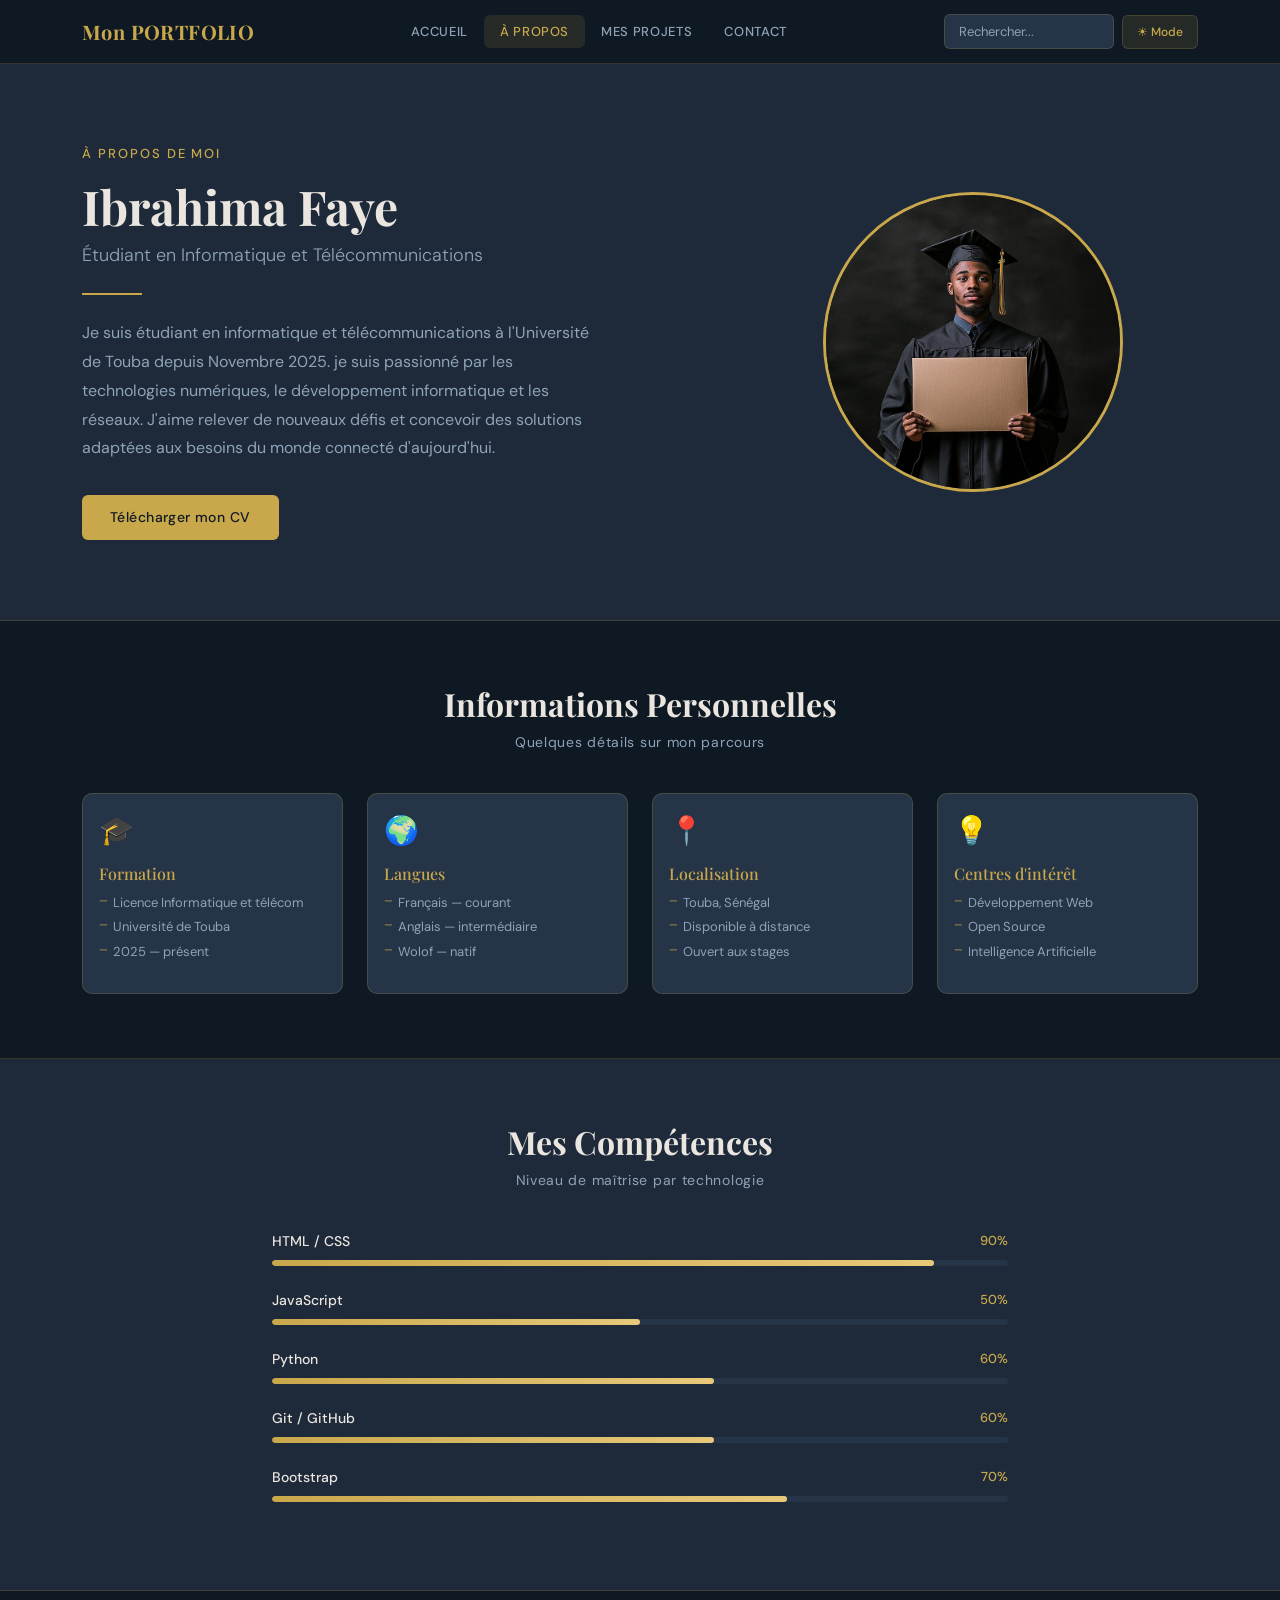
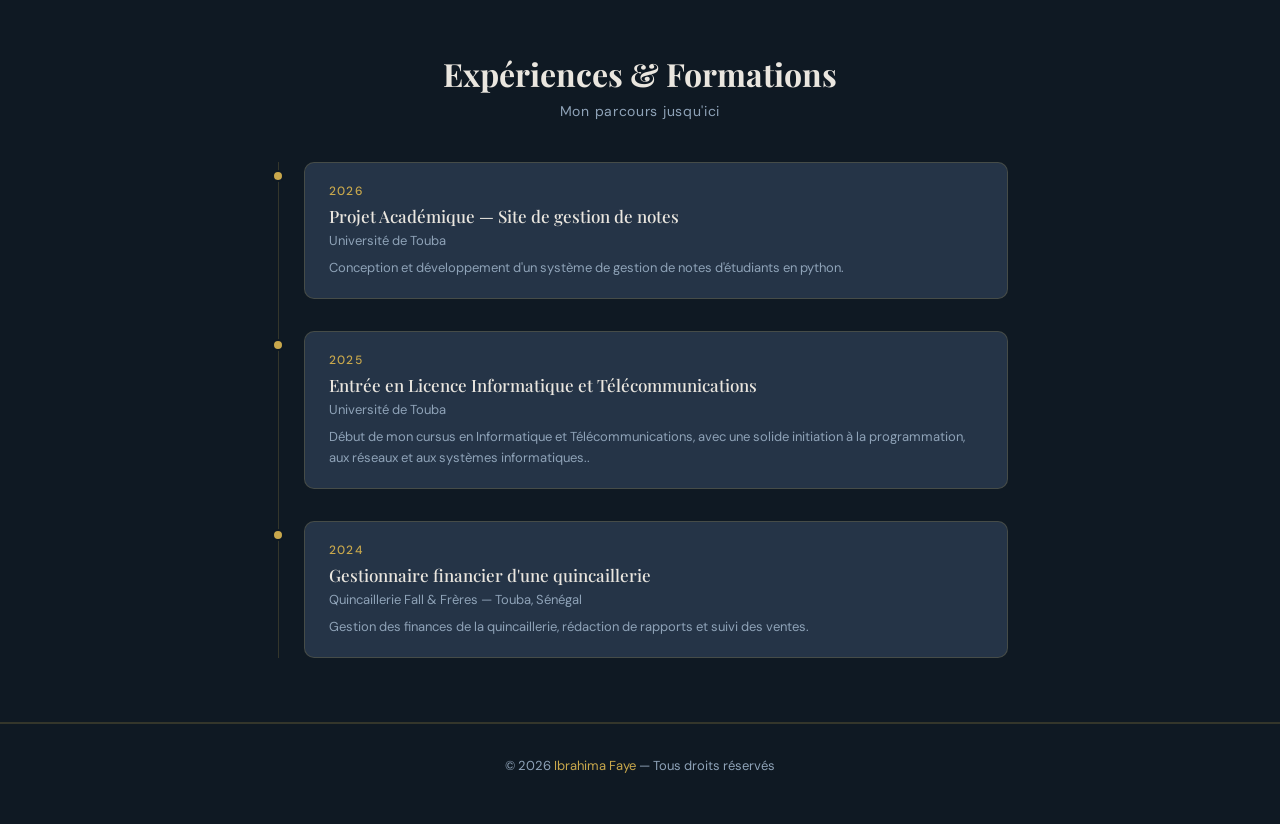
==== commit e535b735: "feat: connect contact form and update portfolio Co-authored-by: Copilot <223556219+Copilot@users.nor" ====
--- a/A Propos.html
+++ b/A Propos.html
@@ -1,273 +1,280 @@
-<!DOCTYPE html>
-<html lang="fr">
-<head>
-  <meta charset="UTF-8" />
-  <meta name="viewport" content="width=device-width, initial-scale=1.0"/>
-  <title>À Propos — Xalil Faye</title>
-
-  <!-- Google Fonts -->
-  <link href="https://fonts.googleapis.com/css2?family=Playfair+Display:wght@400;700&family=DM+Sans:wght@300;400;500&display=swap" rel="stylesheet"/>
-
-  <!-- Bootstrap 5 CDN -->
-  <link href="https://cdn.jsdelivr.net/npm/bootstrap@5.3.0/dist/css/bootstrap.min.css" rel="stylesheet"/>
-
-  <!-- CSS personnel -->
-  <link rel="stylesheet" href="STYLE.css"/>
-
-</head>
-<body>
-    <!-- Liens --
-      
-</nav>
-  <!-- NAVBAR — identique à index.html -->
-  <header>
-    <nav class="navbar navbar-expand-lg fixed-top">
-      <div class="container">
-
-        <a class="navbar-logo" href="index.html">Mon PORTFOLIO</a>
-
-        <button class="navbar-toggler" type="button" data-bs-toggle="collapse" data-bs-target="#navMenu">
-          <span class="navbar-toggler-icon"></span>
-        </button>
-
-        <div class="collapse navbar-collapse" id="navMenu">
-          <ul class="navbar-nav mx-auto">
-            <li class="nav-item"><a class="nav-link" href="index.html">ACCUEIL</a></li>
-            <li class="nav-item"><a class="nav-link active" href="A Propos.html">À PROPOS</a></li>
-            <li class="nav-item"><a class="nav-link" href="MesProjets.html">MES PROJETS</a></li>
-            <li class="nav-item"><a class="nav-link" href="Contact.html">CONTACT</a></li>
-          </ul>
-          <div class="d-flex align-items-center gap-2">
-            <input type="text" class="nav-search" placeholder="Rechercher..."/>
-            <button class="btn-mode" id="toggleMode">☀ Mode</button>
-          </div>
-        </div>
-
-      </div>
-    </nav>
-  </header>
-
-  <main>
-
-    <!-- HERO À PROPOS  -->
-    <section class="ap-hero fade-in">
-      <div class="container">
-        <div class="row align-items-center">
-
-          <div class="col-lg-7">
-            <p class="ap-label">À Propos de moi</p>
-            <h1 class="ap-nom">Xalil Faye</h1>
-            <p class="ap-titre">Étudiant en Développement Web</p>
-            <div class="ap-ligne"></div>
-            <p class="ap-description">
-              Je suis étudiant en licence informatique à l'Université de Touba depuis 2022.
-              Curieux et motivé, je me passionne pour le développement web et le design d'interfaces.
-              Mon objectif est de créer des expériences numériques accessibles, modernes et utiles.
-            </p>
-            <a href="CV_Xalil_Faye.pdf" class="btn-or" download>Télécharger mon CV</a>
-          </div>
-
-          <div class="col-lg-5 text-center mt-4 mt-lg-0">
-     
-            <img src="hero.JPG" alt="Photo de Xalil Faye" class="photo-cercle"/>
-          </div>
-
-        </div>
-      </div>
-    </section>
-
-    <!-- INFORMATIONS PERSONNELLES -->
-    <section class="infos">
-      <div class="container">
-        <h2 class="section-titre text-center fade-in">Informations Personnelles</h2>
-        <p class="section-sous-titre text-center fade-in">Quelques détails sur mon parcours</p>
-        <div class="row g-4">
-
-          <article class="col-lg-3 col-md-6 fade-in">
-            <div class="card info-carte h-100">
-              <div class="card-body">
-                <div class="info-icone">🎓</div>
-                <h3>Formation</h3>
-                <ul>
-                  <li>Licence Informatique</li>
-                  <li>Université de Touba</li>
-                  <li>2022 — présent</li>
-                </ul>
-              </div>
-            </div>
-          </article>
-
-          <article class="col-lg-3 col-md-6 fade-in">
-            <div class="card info-carte h-100">
-              <div class="card-body">
-                <div class="info-icone">🌍</div>
-                <h3>Langues</h3>
-                <ul>
-                  <li>Français — courant</li>
-                  <li>Anglais — intermédiaire</li>
-                  <li>Wolof — natif</li>
-                </ul>
-              </div>
-            </div>
-          </article>
-
-          <article class="col-lg-3 col-md-6 fade-in">
-            <div class="card info-carte h-100">
-              <div class="card-body">
-                <div class="info-icone">📍</div>
-                <h3>Localisation</h3>
-                <ul>
-                  <li>Touba, Sénégal</li>
-                  <li>Disponible à distance</li>
-                  <li>Ouvert aux stages</li>
-                </ul>
-              </div>
-            </div>
-          </article>
-
-          <article class="col-lg-3 col-md-6 fade-in">
-            <div class="card info-carte h-100">
-              <div class="card-body">
-                <div class="info-icone">💡</div>
-                <h3>Centres d'intérêt</h3>
-                <ul>
-                  <li>Développement Web</li>
-                  <li>Open Source</li>
-                  <li>Intelligence Artificielle</li>
-                </ul>
-              </div>
-            </div>
-          </article>
-
-        </div>
-      </div>
-    </section>
-
-    <!-- COMPÉTENCES AVEC BARRES -->
-    <section class="competences-barres">
-      <div class="container">
-        <h2 class="section-titre text-center fade-in">Mes Compétences</h2>
-        <p class="section-sous-titre text-center fade-in">Niveau de maîtrise par technologie</p>
-        <div class="row justify-content-center">
-          <div class="col-lg-8">
-
-            <div class="comp-item fade-in">
-              <div class="comp-header">
-                <span class="comp-nom">HTML / CSS</span>
-                <span class="comp-pct">90%</span>
-              </div>
-              <div class="barre-fond">
-                <div class="barre-rempli" style="width: 90%;"></div>
-              </div>
-            </div>
-
-            <div class="comp-item fade-in">
-              <div class="comp-header">
-                <span class="comp-nom">JavaScript</span>
-                <span class="comp-pct">70%</span>
-              </div>
-              <div class="barre-fond">
-                <div class="barre-rempli" style="width: 70%;"></div>
-              </div>
-            </div>
-
-            <div class="comp-item fade-in">
-              <div class="comp-header">
-                <span class="comp-nom">Python</span>
-                <span class="comp-pct">65%</span>
-              </div>
-              <div class="barre-fond">
-                <div class="barre-rempli" style="width: 65%;"></div>
-              </div>
-            </div>
-
-           
-
-            <div class="comp-item fade-in">
-              <div class="comp-header">
-                <span class="comp-nom">Git / GitHub</span>
-                <span class="comp-pct">60%</span>
-              </div>
-              <div class="barre-fond">
-                <div class="barre-rempli" style="width: 60%;"></div>
-              </div>
-            </div>
-
-            <div class="comp-item fade-in">
-              <div class="comp-header">
-                <span class="comp-nom">Bootstrap</span>
-                <span class="comp-pct">70%</span>
-              </div>
-              <div class="barre-fond">
-                <div class="barre-rempli" style="width: 70%;"></div>
-              </div>
-            </div>
-
-          </div>
-        </div>
-      </div>
-    </section>
-
-    <!-- TIMELINE EXPÉRIENCES  -->
-    <section class="experiences">
-      <div class="container">
-        <h2 class="section-titre text-center fade-in">Expériences & Formations</h2>
-        <p class="section-sous-titre text-center fade-in">Mon parcours jusqu'ici</p>
-        <div class="row justify-content-center">
-          <div class="col-lg-8">
-
-            <div class="timeline">
-
-              <div class="timeline-item fade-in">
-                <div class="timeline-point"></div>
-                <div class="timeline-contenu">
-                  <span class="timeline-date">2024</span>
-                  <h3>Stage Développeur Web</h3>
-                  <p>Entreprise XYZ — Touba, Sénégal</p>
-                  <p class="timeline-desc">Développement d'interfaces web, intégration HTML/CSS, travail en équipe sur des projets clients.</p>
-                </div>
-              </div>
-
-              <div class="timeline-item fade-in">
-                <div class="timeline-point"></div>
-                <div class="timeline-contenu">
-                  <span class="timeline-date">2023</span>
-                  <h3>Projet Académique — Site de gestion</h3>
-                  <p>Université de Touba</p>
-                  <p class="timeline-desc">Conception et développement d'un système de gestion d'étudiants en HTML, CSS et JavaScript.</p>
-                </div>
-              </div>
-
-              <div class="timeline-item fade-in">
-                <div class="timeline-point"></div>
-                <div class="timeline-contenu">
-                  <span class="timeline-date">2022</span>
-                  <h3>Entrée en Licence Informatique</h3>
-                  <p>Université de Touba</p>
-                  <p class="timeline-desc">Début du cursus universitaire en informatique, découverte de la programmation et du développement web.</p>
-                </div>
-              </div>
-
-            </div>
-          </div>
-        </div>
-      </div>
-    </section>
-
-  </main>
-
-  <!-- FOOTER -->
-  <footer class="site-footer">
-    <div class="container text-center">
-      <p>© 2026 <span class="or">Xalil Faye</span> — Tous droits réservés</p>
-    </div>
-  </footer>
-
-  <!-- Bootstrap JS -->
-  <script src="https://cdn.jsdelivr.net/npm/bootstrap@5.3.0/dist/js/bootstrap.bundle.min.js"></script>
-  
-  <!-- JS externe -->
-  <script src="script.js"></script>
-
-</body>
+<!DOCTYPE html>
+<html lang="fr">
+<head>
+  <meta charset="UTF-8" />
+  <meta name="viewport" content="width=device-width, initial-scale=1.0"/>
+  <title>À Propos — Ibrahima Faye</title>
+
+  <!-- Google Fonts -->
+  <link href="https://fonts.googleapis.com/css2?family=Playfair+Display:wght@400;700&family=DM+Sans:wght@300;400;500&display=swap" rel="stylesheet"/>
+
+  <!-- Bootstrap 5 CDN -->
+  <link href="https://cdn.jsdelivr.net/npm/bootstrap@5.3.0/dist/css/bootstrap.min.css" rel="stylesheet"/>
+
+  <!-- CSS personnel -->
+  <link rel="stylesheet" href="STYLE.css"/>
+
+</head>
+<body>
+    <!-- Liens --
+      
+</nav>
+  <!-- NAVBAR — identique à index.html -->
+  <header>
+    <nav class="navbar navbar-expand-lg fixed-top">
+      <div class="container">
+
+        <a class="navbar-logo" href="index.html">Mon PORTFOLIO</a>
+
+        <button class="navbar-toggler" type="button" data-bs-toggle="collapse" data-bs-target="#navMenu">
+          <span class="navbar-toggler-icon"></span>
+        </button>
+
+        <div class="collapse navbar-collapse" id="navMenu">
+          <ul class="navbar-nav mx-auto">
+            <li class="nav-item"><a class="nav-link" href="index.html">ACCUEIL</a></li>
+            <li class="nav-item"><a class="nav-link active" href="A Propos.html">À PROPOS</a></li>
+            <li class="nav-item"><a class="nav-link" href="MesProjets.html">MES PROJETS</a></li>
+            <li class="nav-item"><a class="nav-link" href="Contact.html">CONTACT</a></li>
+          </ul>
+          <div class="d-flex align-items-center gap-2">
+            <input type="text" class="nav-search" placeholder="Rechercher..."/>
+            <button class="btn-mode" id="toggleMode">☀ Mode</button>
+          </div>
+        </div>
+
+      </div>
+    </nav>
+  </header>
+
+  <main>
+
+    <!-- HERO À PROPOS  -->
+    <section class="ap-hero fade-in">
+      <div class="container">
+        <div class="row align-items-center">
+
+          <div class="col-lg-7">
+            <p class="ap-label">À Propos de moi</p>
+            <h1 class="ap-nom">Ibrahima Faye</h1>
+            <p class="ap-titre">Étudiant en Informatique et Télécommunications</p>
+            <div class="ap-ligne"></div>
+            <p class="ap-description">
+              Je suis étudiant en informatique et télécommunications à l'Université de Touba depuis Novembre 2025.
+              je suis passionné par les technologies numériques, le développement informatique et les réseaux. 
+              J'aime relever de nouveaux défis et concevoir des solutions adaptées aux besoins du monde connecté d'aujourd'hui.
+              
+            </p>
+            <a href="CV_Ibrahima_Faye.pdf" class="btn-or" download>Télécharger mon CV</a>
+          </div>
+
+          <div class="col-lg-5 text-center mt-4 mt-lg-0">
+     
+            <img src="hero.JPG" alt="Photo de Ibrahima Faye" class="photo-cercle"/>
+          </div>
+
+        </div>
+      </div>
+    </section>
+
+    <!-- INFORMATIONS PERSONNELLES -->
+    <section class="infos">
+      <div class="container">
+        <h2 class="section-titre text-center fade-in">Informations Personnelles</h2>
+        <p class="section-sous-titre text-center fade-in">Quelques détails sur mon parcours</p>
+        <div class="row g-4">
+
+          <article class="col-lg-3 col-md-6 fade-in">
+            <div class="card info-carte h-100">
+              <div class="card-body">
+                <div class="info-icone">🎓</div>
+                <h3>Formation</h3>
+                <ul>
+                  <li>Licence Informatique et télécom</li>
+                  <li>Université de Touba</li>
+                  <li>2025 — présent</li>
+                </ul>
+              </div>
+            </div>
+          </article>
+
+          <article class="col-lg-3 col-md-6 fade-in">
+            <div class="card info-carte h-100">
+              <div class="card-body">
+                <div class="info-icone">🌍</div>
+                <h3>Langues</h3>
+                <ul>
+                  <li>Français — courant</li>
+                  <li>Anglais — intermédiaire</li>
+                  <li>Wolof — natif</li>
+                </ul>
+              </div>
+            </div>
+          </article>
+
+          <article class="col-lg-3 col-md-6 fade-in">
+            <div class="card info-carte h-100">
+              <div class="card-body">
+                <div class="info-icone">📍</div>
+                <h3>Localisation</h3>
+                <ul>
+                  <li>Touba, Sénégal</li>
+                  <li>Disponible à distance</li>
+                  <li>Ouvert aux stages</li>
+                </ul>
+              </div>
+            </div>
+          </article>
+
+          <article class="col-lg-3 col-md-6 fade-in">
+            <div class="card info-carte h-100">
+              <div class="card-body">
+                <div class="info-icone">💡</div>
+                <h3>Centres d'intérêt</h3>
+                <ul>
+                  <li>Développement Web</li>
+                  <li>Open Source</li>
+                  <li>Intelligence Artificielle</li>
+                </ul>
+              </div>
+            </div>
+          </article>
+
+        </div>
+      </div>
+    </section>
+
+    <!-- COMPÉTENCES AVEC BARRES -->
+    <section class="competences-barres">
+      <div class="container">
+        <h2 class="section-titre text-center fade-in">Mes Compétences</h2>
+        <p class="section-sous-titre text-center fade-in">Niveau de maîtrise par technologie</p>
+        <div class="row justify-content-center">
+          <div class="col-lg-8">
+
+            <div class="comp-item fade-in">
+              <div class="comp-header">
+                <span class="comp-nom">HTML / CSS</span>
+                <span class="comp-pct">90%</span>
+              </div>
+              <div class="barre-fond">
+                <div class="barre-rempli" style="width: 90%;"></div>
+              </div>
+            </div>
+
+            <div class="comp-item fade-in">
+              <div class="comp-header">
+                <span class="comp-nom">JavaScript</span>
+                <span class="comp-pct">50%</span>
+              </div>
+              <div class="barre-fond">
+                <div class="barre-rempli" style="width: 50%;"></div>
+              </div>
+            </div>
+
+            <div class="comp-item fade-in">
+              <div class="comp-header">
+                <span class="comp-nom">Python</span>
+                <span class="comp-pct">60%</span>
+              </div>
+              <div class="barre-fond">
+                <div class="barre-rempli" style="width: 60%;"></div>
+              </div>
+            </div>
+
+           
+
+            <div class="comp-item fade-in">
+              <div class="comp-header">
+                <span class="comp-nom">Git / GitHub</span>
+                <span class="comp-pct">60%</span>
+              </div>
+              <div class="barre-fond">
+                <div class="barre-rempli" style="width: 60%;"></div>
+              </div>
+            </div>
+
+            <div class="comp-item fade-in">
+              <div class="comp-header">
+                <span class="comp-nom">Bootstrap</span>
+                <span class="comp-pct">70%</span>
+              </div>
+              <div class="barre-fond">
+                <div class="barre-rempli" style="width: 70%;"></div>
+              </div>
+            </div>
+
+          </div>
+        </div>
+      </div>
+    </section>
+
+    <!-- TIMELINE EXPÉRIENCES  -->
+    <section class="experiences">
+      <div class="container">
+        <h2 class="section-titre text-center fade-in">Expériences & Formations</h2>
+        <p class="section-sous-titre text-center fade-in">Mon parcours jusqu'ici</p>
+        <div class="row justify-content-center">
+          <div class="col-lg-8">
+
+            <div class="timeline">
+
+               <div class="timeline-item fade-in">
+                <div class="timeline-point"></div>
+                <div class="timeline-contenu">
+                  <span class="timeline-date">2026</span>
+                  <h3>Projet Académique — Site de gestion de notes</h3>
+                  <p>Université de Touba</p>
+                  <p class="timeline-desc">Conception et développement d'un système de gestion de notes d'étudiants en python.</p>
+                </div>
+              </div>
+
+
+                <div class="timeline-item fade-in">
+                <div class="timeline-point"></div>
+                <div class="timeline-contenu">
+                  <span class="timeline-date">2025</span>
+                  <h3>Entrée en Licence Informatique et Télécommunications</h3>
+                  <p>Université de Touba</p>
+                  <p class="timeline-desc">Début de mon cursus en Informatique et Télécommunications, 
+                    avec une solide initiation à la programmation, aux réseaux et aux systèmes informatiques..</p>  
+                </div>
+              </div>
+
+
+              
+              <div class="timeline-item fade-in">
+                <div class="timeline-point"></div>
+                <div class="timeline-contenu">
+                  <span class="timeline-date">2024</span>
+                  <h3>Gestionnaire financier d'une quincaillerie </h3>
+                  <p>Quincaillerie Fall & Frères — Touba, Sénégal</p>
+                  <p class="timeline-desc">Gestion des finances de la quincaillerie, rédaction de rapports et suivi des ventes.</p>
+                </div>
+              </div>
+
+
+
+            </div>
+          </div>
+        </div>
+      </div>
+    </section>
+
+  </main>
+
+  <!-- FOOTER -->
+  <footer class="site-footer">
+    <div class="container text-center">
+      <p>© 2026 <span class="or">Ibrahima Faye</span> — Tous droits réservés</p>
+    </div>
+  </footer>
+
+  <!-- Bootstrap JS -->
+  <script src="https://cdn.jsdelivr.net/npm/bootstrap@5.3.0/dist/js/bootstrap.bundle.min.js"></script>
+  
+  <!-- JS externe -->
+  <script src="script.js"></script>
+
+</body>
 </html>
--- a/STYLE.css
+++ b/STYLE.css
@@ -1,1337 +1,1337 @@
-/* ════════════════════════════════
-   VARIABLES — Thème Ardoise & Or
-   ════════════════════════════════ */
-:root {
-  --noir:     #0F1923;
-  --ardoise:  #1E2A3A;
-  --ardoise2: #253447;
-  --or:       #C9A84C;
-  --or-clair: #E8C97A;
-  --or-bg:    rgba(201, 168, 76, 0.12);
-  --texte:    #EAE6DF;
-  --muted:    #8FA3B8;
-  --border:   rgba(201, 168, 76, 0.2);
-}
-
-/* Mode clair ( toggle JS) */
-body.light-mode {
-  --noir:    #F5F5F0;
-  --ardoise: #FFFFFF;
-  --ardoise2:#F0EFE8;
-  --texte:   #1a1a1a;
-  --muted:   #555555;
-  --border:  rgba(201, 168, 76, 0.35);
-}
-
-/* ════════════════════════════════
-   BASE
-   ════════════════════════════════ */
-* {
-  box-sizing: border-box;
-  margin: 0;
-  padding: 0;
-}
-
-body {
-  font-family: 'DM Sans', sans-serif;
-  background: var(--ardoise);
-  color: var(--texte);
-  margin-top: 64px;
-  transition: background 0.3s, color 0.3s;
-}
-
-/* ════════════════════════════════
-           NAVBAR 
-   ════════════════════════════════ */
-.navbar {
-  background: var(--noir) !important;
-  border-bottom: 1px solid var(--border);
-  height: 64px;
-  padding: 0;
-}
-
-.navbar-logo {
-  font-family: 'Playfair Display', serif;
-  font-size: 20px;
-  font-weight: 700;
-  color: var(--or) !important;
-  text-decoration: none;
-  letter-spacing: 0.02em;
-}
-
-.nav-link {
-  font-size: 13px;
-  font-weight: 500;
-  letter-spacing: 0.05em;
-  color: var(--muted) !important;
-  border-radius: 6px;
-  padding: 7px 16px !important;
-  transition: background 0.2s, color 0.2s;
-}
-
-.nav-link:hover,
-.nav-link.active {
-  background: var(--or-bg) !important;
-  color: var(--or) !important;
-}
-
-.navbar-toggler {
-  border-color: var(--or) !important;
-}
-
-.navbar-toggler-icon {
-  filter: invert(70%) sepia(50%) saturate(400%) hue-rotate(10deg);
-}
-
-.nav-search {
-  padding: 7px 14px;
-  background: var(--ardoise2);
-  border: 1px solid var(--border);
-  border-radius: 6px;
-  color: var(--texte);
-  font-size: 13px;
-  font-family: 'DM Sans', sans-serif;
-  outline: none;
-  width: 170px;
-  transition: border-color 0.2s;
-}
-
-.nav-search::placeholder { color: var(--muted); }
-.nav-search:focus { border-color: var(--or); }
-
-/* Bouton mode*/
-.btn-mode {
-  padding: 7px 14px;
-  font-size: 12px;
-  font-weight: 500;
-  color: var(--or);
-  background: var(--or-bg);
-  border: 1px solid var(--border);
-  border-radius: 6px;
-  cursor: pointer;
-  white-space: nowrap;
-  transition: background 0.2s;
-}
-
-.btn-mode:hover { background: rgba(201, 168, 76, 0.22); }
-
-/* ── Menu mobile : fond visible ── */
-@media (max-width: 991px) {
-  .navbar-collapse {
-    background: var(--noir);
-    border-top: 1px solid var(--border);
-    border-bottom: 1px solid var(--border);
-    padding: 1rem 1.2rem;
-    position: absolute;
-    top: 64px;
-    left: 0;
-    right: 0;
-    z-index: 999;
-  }
-  .navbar-nav { margin-bottom: 1rem; }
-  .nav-link { padding: 10px 12px !important; border-radius: 6px; }
-  .nav-search { width: 100%; margin-bottom: 8px; }
-  .d-flex.align-items-center { flex-direction: column; align-items: stretch !important; gap: 8px; }
-  .btn-mode { width: 100%; text-align: center; }
-}
-
-/* ════════════════════════════════
-   SECTIONS 
-   ════════════════════════════════ */
-.section-titre {
-  font-family: 'Playfair Display', serif;
-  font-size: 32px;
-  font-weight: 700;
-  color: var(--texte);
-  margin-bottom: 8px;
-}
-
-.section-sous-titre {
-  font-size: 14px;
-  color: var(--muted);
-  margin-bottom: 2.5rem;
-  letter-spacing: 0.05em;
-}
-
-/* ════════════════════════════════
-             HERO 
-   ════════════════════════════════ */
-.hero {
-  padding: 5rem 0;
-  background: var(--ardoise);
-  border-bottom: 1px solid var(--border);
-  min-height: calc(100vh - 64px);
-  display: flex;
-  align-items: center;
-}
-
-.hero-salut {
-  font-size: 13px;
-  font-weight: 500;
-  letter-spacing: 0.15em;
-  color: var(--or);
-  text-transform: uppercase;
-  margin-bottom: 16px;
-}
-
-.hero-nom {
-  font-family: 'Playfair Display', serif;
-  font-size: 52px;
-  font-weight: 700;
-  color: var(--texte);
-  line-height: 1.1;
-  letter-spacing: -0.01em;
-  margin-bottom: 12px;
-}
-
-.hero-titre {
-  font-size: 18px;
-  font-weight: 300;
-  color: var(--muted);
-  margin-bottom: 24px;
-}
-
-.hero-ligne {
-  width: 60px;
-  height: 2px;
-  background: var(--or);
-  margin-bottom: 24px;
-}
-
-.hero-description {
-  font-size: 16px;
-  color: var(--muted);
-  line-height: 1.7;
-  max-width: 480px;
-  margin-bottom: 2.5rem;
-}
-
-.hero-boutons {
-  display: flex;
-  gap: 12px;
-  flex-wrap: wrap;
-  margin-bottom: 2rem;
-}
-
-.hero-reseaux {
-  display: flex;
-  gap: 20px;
-}
-
-.hero-reseaux a {
-  font-size: 13px;
-  font-weight: 500;
-  color: var(--muted);
-  text-decoration: none;
-  letter-spacing: 0.05em;
-  text-transform: uppercase;
-  transition: color 0.2s;
-}
-
-.hero-reseaux a:hover { color: var(--or); }
-
-/* Photo cercle  */
-.photo-cercle {
-  width: 300px;
-  height: 300px;
-  border-radius: 50%;
-  border: 3px solid var(--or);
-  object-fit: cover;
-  background: var(--ardoise2);
-}
-
-/* ════════════════════════════════
-   BOUTONS 
-   ════════════════════════════════ */
-.btn-or {
-  display: inline-block;
-  padding: 12px 28px;
-  font-size: 14px;
-  font-weight: 500;
-  font-family: 'DM Sans', sans-serif;
-  color: var(--noir);
-  background: var(--or);
-  border: none;
-  border-radius: 6px;
-  cursor: pointer;
-  text-decoration: none;
-  letter-spacing: 0.03em;
-  transition: background 0.2s;
-}
-
-.btn-or:hover { background: var(--or-clair); color: var(--noir); }
-
-.btn-contour {
-  display: inline-block;
-  padding: 12px 28px;
-  font-size: 14px;
-  font-weight: 500;
-  font-family: 'DM Sans', sans-serif;
-  color: var(--or);
-  background: transparent;
-  border: 1px solid var(--or);
-  border-radius: 6px;
-  cursor: pointer;
-  text-decoration: none;
-  letter-spacing: 0.03em;
-  transition: background 0.2s;
-}
-
-.btn-contour:hover { background: var(--or-bg); color: var(--or); }
-
-/* ════════════════════════════════
-   COMPÉTENCES 
-   ════════════════════════════════ */
-.competences {
-  padding: 4rem 0;
-  background: var(--noir);
-  border-bottom: 1px solid var(--border);
-}
-
-.competences-liste {
-  display: flex;
-  justify-content: center;
-  flex-wrap: wrap; 
-  gap: 12px;
-}
-
-.badge-comp {
-  padding: 8px 22px;
-  background: var(--or-bg);
-  color: var(--or);
-  border: 1px solid var(--border);
-  border-radius: 999px;
-  font-size: 13px;
-  font-weight: 500;
-  letter-spacing: 0.05em;
-  transition: background 0.2s;
-}
-
-.badge-comp:hover { background: rgba(201, 168, 76, 0.22); }
-
-/* ════════════════════════════════
-   PROJETS
-   ════════════════════════════════ */
-.projets {
-  padding: 4rem 0;
-  background: var(--ardoise);
-  border-bottom: 1px solid var(--border);
-}
-
-.projet-carte {
-  background: var(--ardoise2) !important;
-  border: 1px solid var(--border) !important;
-  border-radius: 10px !important;
-  transition: border-color 0.2s, transform 0.2s;
-}
-
-.projet-carte:hover {
-  border-color: var(--or) !important;
-  transform: translateY(-4px);
-}
-
-.projet-image {
-  width: 100%;
-  height: 160px;
-  background: var(--or-bg);
-  display: flex;
-  align-items: center;
-  justify-content: center;
-  font-size: 50px;
-  border-bottom: 1px solid var(--border);
-  border-radius: 10px 10px 0 0;
-}
-
-.projet-info { padding: 1.2rem; }
-
-.projet-carte .card-title {
-  font-family: 'Playfair Display', serif;
-  font-size: 17px;
-  font-weight: 700;
-  color: var(--texte);
-  margin-bottom: 8px;
-  margin-top: 8px;
-}
-
-.projet-carte .card-text {
-  font-size: 13px;
-  color: var(--muted);
-  margin-bottom: 14px;
-  line-height: 1.5;
-}
-
-/* Tags  */
-.projet-tags {
-  display: flex;
-  flex-wrap: wrap;
-  gap: 4px;
-  margin-bottom: 8px;
-}
-
-.badge-tag {
-  padding: 3px 10px;
-  background: var(--or-bg);
-  color: var(--or);
-  border-radius: 4px;
-  font-size: 11px;
-  font-weight: 500;
-}
-
-.projet-liens {
-  display: flex;
-  gap: 8px;
-  flex-wrap: wrap;
-}
-
-.projet-liens .btn-or,
-.projet-liens .btn-contour {
-  padding: 7px 16px;
-  font-size: 12px;
-}
-
-/* ════════════════════════════════
-   FOOTER 
-   ════════════════════════════════ */
-.site-footer {
-  padding: 2rem 0;
-  background: var(--noir);
-  font-size: 13px;
-  color: var(--muted);
-  border-top: 1px solid var(--border);
-}
-
-.or { color: var(--or); }
-
-/* ════════════════════════════════
-   ANIMATION SCROLL 
-   ════════════════════════════════ */
-.fade-in {
-  opacity: 0;
-  transform: translateY(24px);
-  transition: opacity 0.6s ease, transform 0.6s ease;
-}
-
-.fade-in.visible {
-  opacity: 1;
-  transform: translateY(0);
-}
-
-/* ════════════════════════════════
-   RESPONSIVE
-   ════════════════════════════════ */
-@media (max-width: 768px) {
-  .hero-nom  { font-size: 36px; }
-  .hero      { min-height: auto; padding: 3rem 0; }
-  .photo-cercle { width: 200px; height: 200px; margin-top: 2rem; }
-  .hero-boutons { flex-direction: column; }
-  .section-titre { font-size: 24px; }
-}
-
-@media (max-width: 375px) {
-  .hero-nom  { font-size: 26px; }
-  .nav-search { display: none; }
-}
-
-
-
-/* ════════════════════════════════
-   about.css — Page À Propos
-   Thème Ardoise & Or 
-   ════════════════════════════════ */
-
-/* ── HERO À PROPOS ── */
-.ap-hero {
-  padding: 5rem 0;
-  background: var(--ardoise);
-  border-bottom: 1px solid var(--border);
-}
-
-.ap-label {
-  font-size: 13px;
-  font-weight: 500;
-  letter-spacing: 0.15em;
-  color: var(--or);
-  text-transform: uppercase;
-  margin-bottom: 16px;
-}
-
-.ap-nom {
-  font-family: 'Playfair Display', serif;
-  font-size: 48px;
-  font-weight: 700;
-  color: var(--texte);
-  line-height: 1.1;
-  margin-bottom: 10px;
-}
-
-.ap-titre {
-  font-size: 18px;
-  font-weight: 300;
-  color: var(--muted);
-  margin-bottom: 24px;
-}
-
-.ap-ligne {
-  width: 60px;
-  height: 2px;
-  background: var(--or);
-  margin-bottom: 24px;
-}
-
-.ap-description {
-  font-size: 16px;
-  color: var(--muted);
-  line-height: 1.8;
-  max-width: 520px;
-  margin-bottom: 2rem;
-}
-
-/* ── INFORMATIONS PERSONNELLES ── */
-.infos {
-  padding: 4rem 0;
-  background: var(--noir);
-  border-bottom: 1px solid var(--border);
-}
-
-.info-carte {
-  background: var(--ardoise2) !important;
-  border: 1px solid var(--border) !important;
-  border-radius: 10px !important;
-  transition: border-color 0.2s, transform 0.2s;
-}
-
-.info-carte:hover {
-  border-color: var(--or) !important;
-  transform: translateY(-3px);
-}
-
-.info-icone {
-  font-size: 28px;
-  margin-bottom: 12px;
-}
-
-.info-carte h3 {
-  font-family: 'Playfair Display', serif;
-  font-size: 16px;
-  color: var(--or);
-  margin-bottom: 10px;
-}
-
-.info-carte ul {
-  list-style: none;
-  padding: 0;
-}
-
-.info-carte ul li {
-  font-size: 13px;
-  color: var(--muted);
-  margin-bottom: 5px;
-  padding-left: 14px;
-  position: relative;
-}
-
-.info-carte ul li::before {
-  content: '—';
-  position: absolute;
-  left: 0;
-  color: var(--or);
-  font-size: 10px;
-}
-
-/* ── COMPÉTENCES AVEC BARRES ── */
-.competences-barres {
-  padding: 4rem 0;
-  background: var(--ardoise);
-  border-bottom: 1px solid var(--border);
-}
-
-.comp-item {
-  margin-bottom: 1.5rem;
-}
-
-.comp-header {
-  display: flex;
-  justify-content: space-between;
-  margin-bottom: 8px;
-}
-
-.comp-nom {
-  font-size: 14px;
-  font-weight: 500;
-  color: var(--texte);
-}
-
-.comp-pct {
-  font-size: 13px;
-  font-weight: 500;
-  color: var(--or);
-}
-
-.barre-fond {
-  width: 100%;
-  height: 6px;
-  background: var(--ardoise2);
-  border-radius: 999px;
-  overflow: hidden;
-}
-
-.barre-rempli {
-  height: 100%;
-  background: linear-gradient(90deg, var(--or), var(--or-clair));
-  border-radius: 999px;
-}
-
-/* ── TIMELINE EXPÉRIENCES ── */
-.experiences {
-  padding: 4rem 0;
-  background: var(--noir);
-  border-bottom: 1px solid var(--border);
-}
-
-.timeline {
-  position: relative;
-  padding-left: 2rem;
-}
-
-.timeline::before {
-  content: '';
-  position: absolute;
-  left: 6px;
-  top: 0;
-  bottom: 0;
-  width: 1px;
-  background: var(--border);
-}
-
-.timeline-item {
-  position: relative;
-  margin-bottom: 2rem;
-}
-
-.timeline-item:last-child { margin-bottom: 0; }
-
-.timeline-point {
-  position: absolute;
-  left: -2rem;
-  top: 8px;
-  width: 12px;
-  height: 12px;
-  border-radius: 50%;
-  background: var(--or);
-  border: 2px solid var(--noir);
-}
-
-.timeline-contenu {
-  background: var(--ardoise2);
-  border: 1px solid var(--border);
-  border-radius: 10px;
-  padding: 1.2rem 1.5rem;
-  transition: border-color 0.2s;
-}
-
-.timeline-contenu:hover { border-color: var(--or); }
-
-.timeline-date {
-  font-size: 12px;
-  font-weight: 500;
-  color: var(--or);
-  letter-spacing: 0.1em;
-  text-transform: uppercase;
-  display: block;
-  margin-bottom: 6px;
-}
-
-.timeline-contenu h3 {
-  font-family: 'Playfair Display', serif;
-  font-size: 17px;
-  color: var(--texte);
-  margin-bottom: 4px;
-}
-
-.timeline-contenu p {
-  font-size: 13px;
-  color: var(--muted);
-  margin: 0;
-}
-
-.timeline-desc {
-  margin-top: 8px !important;
-  line-height: 1.6;
-}
-
-/* ── RESPONSIVE ── */
-@media (max-width: 768px) {
-  .ap-nom { font-size: 34px; }
-  .ap-hero { padding: 3rem 0; }
-}
-
-
-
-
-/* ════════════════════════════════
-   VARIABLES — Thème Ardoise & Or
-   
-   ════════════════════════════════ */
-:root {
-  --noir:     #0F1923;
-  --ardoise:  #1E2A3A;
-  --ardoise2: #253447;
-  --or:       #C9A84C;
-  --or-clair: #E8C97A;
-  --or-bg:    rgba(201, 168, 76, 0.12);
-  --texte:    #EAE6DF;
-  --muted:    #8FA3B8;
-  --border:   rgba(201, 168, 76, 0.2);
-}
-
-/* Mode clair ( toggle JS) */
-body.light-mode {
-  --noir:    #F5F5F0;
-  --ardoise: #FFFFFF;
-  --ardoise2:#F0EFE8;
-  --texte:   #1a1a1a;
-  --muted:   #555555;
-  --border:  rgba(201, 168, 76, 0.35);
-}
-
-/* ════════════════════════════════
-   BASE
-   ════════════════════════════════ */
-* {
-  box-sizing: border-box;
-  margin: 0;
-  padding: 0;
-}
-
-body {
-  font-family: 'DM Sans', sans-serif;
-  background: var(--ardoise);
-  color: var(--texte);
-  margin-top: 64px;
-  transition: background 0.3s, color 0.3s;
-}
-
-/* ════════════════════════════════
-   NAVBAR 
-   ════════════════════════════════ */
-.navbar {
-  background: var(--noir) !important;
-  border-bottom: 1px solid var(--border);
-  height: 64px;
-  padding: 0;
-}
-
-.navbar-logo {
-  font-family: 'Playfair Display', serif;
-  font-size: 20px;
-  font-weight: 700;
-  color: var(--or) !important;
-  text-decoration: none;
-  letter-spacing: 0.02em;
-}
-
-.nav-link {
-  font-size: 13px;
-  font-weight: 500;
-  letter-spacing: 0.05em;
-  color: var(--muted) !important;
-  border-radius: 6px;
-  padding: 7px 16px !important;
-  transition: background 0.2s, color 0.2s;
-}
-
-.nav-link:hover,
-.nav-link.active {
-  background: var(--or-bg) !important;
-  color: var(--or) !important;
-}
-
-.navbar-toggler {
-  border-color: var(--or) !important;
-}
-
-.navbar-toggler-icon {
-  filter: invert(70%) sepia(50%) saturate(400%) hue-rotate(10deg);
-}
-
-.nav-search {
-  padding: 7px 14px;
-  background: var(--ardoise2);
-  border: 1px solid var(--border);
-  border-radius: 6px;
-  color: var(--texte);
-  font-size: 13px;
-  font-family: 'DM Sans', sans-serif;
-  outline: none;
-  width: 170px;
-  transition: border-color 0.2s;
-}
-
-.nav-search::placeholder { color: var(--muted); }
-.nav-search:focus { border-color: var(--or); }
-
-/* Bouton mode */
-.btn-mode {
-  padding: 7px 14px;
-  font-size: 12px;
-  font-weight: 500;
-  color: var(--or);
-  background: var(--or-bg);
-  border: 1px solid var(--border);
-  border-radius: 6px;
-  cursor: pointer;
-  white-space: nowrap;
-  transition: background 0.2s;
-}
-
-.btn-mode:hover { background: rgba(201, 168, 76, 0.22); }
-
-/* ════════════════════════════════
-   SECTIONS 
-   ════════════════════════════════ */
-.section-titre {
-  font-family: 'Playfair Display', serif;
-  font-size: 32px;
-  font-weight: 700;
-  color: var(--texte);
-  margin-bottom: 8px;
-}
-
-.section-sous-titre {
-  font-size: 14px;
-  color: var(--muted);
-  margin-bottom: 2.5rem;
-  letter-spacing: 0.05em;
-}
-
-/* ════════════════════════════════
-   HERO 
-   ════════════════════════════════ */
-.hero {
-  padding: 5rem 0;
-  background: var(--ardoise);
-  border-bottom: 1px solid var(--border);
-  min-height: calc(100vh - 64px);
-  display: flex;
-  align-items: center;
-}
-
-.hero-salut {
-  font-size: 13px;
-  font-weight: 500;
-  letter-spacing: 0.15em;
-  color: var(--or);
-  text-transform: uppercase;
-  margin-bottom: 16px;
-}
-
-.hero-nom {
-  font-family: 'Playfair Display', serif;
-  font-size: 52px;
-  font-weight: 700;
-  color: var(--texte);
-  line-height: 1.1;
-  letter-spacing: -0.01em;
-  margin-bottom: 12px;
-}
-
-.hero-titre {
-  font-size: 18px;
-  font-weight: 300;
-  color: var(--muted);
-  margin-bottom: 24px;
-}
-
-.hero-ligne {
-  width: 60px;
-  height: 2px;
-  background: var(--or);
-  margin-bottom: 24px;
-}
-
-.hero-description {
-  font-size: 16px;
-  color: var(--muted);
-  line-height: 1.7;
-  max-width: 480px;
-  margin-bottom: 2.5rem;
-}
-
-.hero-boutons {
-  display: flex;
-  gap: 12px;
-  flex-wrap: wrap;
-  margin-bottom: 2rem;
-}
-
-.hero-reseaux {
-  display: flex;
-  gap: 20px;
-}
-
-.hero-reseaux a {
-  font-size: 13px;
-  font-weight: 500;
-  color: var(--muted);
-  text-decoration: none;
-  letter-spacing: 0.05em;
-  text-transform: uppercase;
-  transition: color 0.2s;
-}
-
-.hero-reseaux a:hover { color: var(--or); }
-
-/* Photo cercle */
-.photo-cercle {
-  width: 300px;
-  height: 300px;
-  border-radius: 50%;
-  border: 3px solid var(--or);
-  object-fit: cover;
-  background: var(--ardoise2);
-}
-
-/* ════════════════════════════════
-   BOUTONS
-   ════════════════════════════════ */
-.btn-or {
-  display: inline-block;
-  padding: 12px 28px;
-  font-size: 14px;
-  font-weight: 500;
-  font-family: 'DM Sans', sans-serif;
-  color: var(--noir);
-  background: var(--or);
-  border: none;
-  border-radius: 6px;
-  cursor: pointer;
-  text-decoration: none;
-  letter-spacing: 0.03em;
-  transition: background 0.2s;
-}
-
-.btn-or:hover { background: var(--or-clair); color: var(--noir); }
-
-.btn-contour {
-  display: inline-block;
-  padding: 12px 28px;
-  font-size: 14px;
-  font-weight: 500;
-  font-family: 'DM Sans', sans-serif;
-  color: var(--or);
-  background: transparent;
-  border: 1px solid var(--or);
-  border-radius: 6px;
-  cursor: pointer;
-  text-decoration: none;
-  letter-spacing: 0.03em;
-  transition: background 0.2s;
-}
-
-.btn-contour:hover { background: var(--or-bg); color: var(--or); }
-
-/* ════════════════════════════════
-   COMPÉTENCES 
-   ════════════════════════════════ */
-.competences {
-  padding: 4rem 0;
-  background: var(--noir);
-  border-bottom: 1px solid var(--border);
-}
-
-.competences-liste {
-  display: flex;
-  justify-content: center;
-  flex-wrap: wrap;
-  gap: 12px;
-}
-
-.badge-comp {
-  padding: 8px 22px;
-  background: var(--or-bg);
-  color: var(--or);
-  border: 1px solid var(--border);
-  border-radius: 999px;
-  font-size: 13px;
-  font-weight: 500;
-  letter-spacing: 0.05em;
-  transition: background 0.2s;
-}
-
-.badge-comp:hover { background: rgba(201, 168, 76, 0.22); }
-
-/* ════════════════════════════════
-   PROJETS 
-   ════════════════════════════════ */
-.projets {
-  padding: 4rem 0;
-  background: var(--ardoise);
-  border-bottom: 1px solid var(--border);
-}
-
-.projet-carte {
-  background: var(--ardoise2) !important;
-  border: 1px solid var(--border) !important;
-  border-radius: 10px !important;
-  transition: border-color 0.2s, transform 0.2s;
-}
-
-.projet-carte:hover {
-  border-color: var(--or) !important;
-  transform: translateY(-4px);
-}
-
-.projet-image {
-  width: 100%;
-  height: 160px;
-  background: var(--or-bg);
-  display: flex;
-  align-items: center;
-  justify-content: center;
-  font-size: 50px;
-  border-bottom: 1px solid var(--border);
-  border-radius: 10px 10px 0 0;
-}
-
-.projet-info { padding: 1.2rem; }
-
-.projet-carte .card-title {
-  font-family: 'Playfair Display', serif;
-  font-size: 17px;
-  font-weight: 700;
-  color: var(--texte);
-  margin-bottom: 8px;
-  margin-top: 8px;
-}
-
-.projet-carte .card-text {
-  font-size: 13px;
-  color: var(--muted);
-  margin-bottom: 14px;
-  line-height: 1.5;
-}
-
-/* Tags */
-.projet-tags {
-  display: flex;
-  flex-wrap: wrap;
-  gap: 4px;
-  margin-bottom: 8px;
-}
-
-.badge-tag {
-  padding: 3px 10px;
-  background: var(--or-bg);
-  color: var(--or);
-  border-radius: 4px;
-  font-size: 11px;
-  font-weight: 500;
-}
-
-.projet-liens {
-  display: flex;
-  gap: 8px;
-  flex-wrap: wrap;
-}
-
-.projet-liens .btn-or,
-.projet-liens .btn-contour {
-  padding: 7px 16px;
-  font-size: 12px;
-}
-
-/* ════════════════════════════════
-   FOOTER 
-   ════════════════════════════════ */
-.site-footer {
-  padding: 2rem 0;
-  background: var(--noir);
-  font-size: 13px;
-  color: var(--muted);
-  border-top: 1px solid var(--border);
-}
-
-.or { color: var(--or); }
-
-/* ════════════════════════════════
-   ANIMATION SCROLL 
-   ════════════════════════════════ */
-.fade-in { 
-  opacity: 0;
-  transform: translateY(24px);
-  transition: opacity 0.6s ease, transform 0.6s ease;
-}
-
-.fade-in.visible {
-  opacity: 1;
-  transform: translateY(0);
-}
-
-/* ════════════════════════════════
-   RESPONSIVE
-   ════════════════════════════════ */
-@media (max-width: 768px) {
-  .hero-nom  { font-size: 36px; }
-  .hero      { min-height: auto; padding: 3rem 0; }
-  .photo-cercle { width: 200px; height: 200px; margin-top: 2rem; }
-  .hero-boutons { flex-direction: column; }
-  .section-titre { font-size: 24px; }
-}
-
-@media (max-width: 375px) {
-  .hero-nom  { font-size: 26px; }
-  .nav-search { display: none; }
-}
-
-/* ════════════════════════════════
-   PAGE PROJETS
-   ════════════════════════════════ */
-
-/* Hero projets */
-.projets-hero {
-  padding: 5rem 0 3rem;
-  background: var(--ardoise);
-  border-bottom: 1px solid var(--border);
-}
-
-.ap-label {
-  font-size: 13px;
-  font-weight: 500;
-  letter-spacing: 0.15em;
-  color: var(--or);
-  text-transform: uppercase;
-  margin-bottom: 16px;
-}
-
-.ap-description {
-  font-size: 16px;
-  color: var(--muted);
-  line-height: 1.8;
-  max-width: 520px;
-  margin-bottom: 2rem;
-}
-
-/* Filtres */
-.filtres-wrapper {
-  display: flex;
-  justify-content: center;
-  flex-wrap: wrap;
-  gap: 8px;
-  margin-top: 1.5rem;
-}
-
-.filtre {
-  padding: 8px 22px;
-  font-size: 13px;
-  font-weight: 500;
-  font-family: 'DM Sans', sans-serif;
-  color: var(--muted);
-  background: transparent;
-  border: 1px solid var(--border);
-  border-radius: 999px;
-  cursor: pointer;
-  transition: all 0.2s;
-  letter-spacing: 0.03em;
-}
-
-.filtre:hover {
-  border-color: var(--or);
-  color: var(--or);
-}
-
-.filtre.active {
-  background: var(--or);
-  color: var(--noir);
-  border-color: var(--or);
-  font-weight: 600;
-}
-
-/* Liste projets */
-.projets-liste {
-  padding: 3rem 0 4rem;
-  background: var(--ardoise);
-}
-
-/* ════════════════════════════════
-   PAGE À PROPOS
-   ════════════════════════════════ */
-.ap-hero {
-  padding: 5rem 0;
-  background: var(--ardoise);
-  border-bottom: 1px solid var(--border);
-}
-
-.ap-nom {
-  font-family: 'Playfair Display', serif;
-  font-size: 48px;
-  font-weight: 700;
-  color: var(--texte);
-  line-height: 1.1;
-  margin-bottom: 10px;
-}
-
-.ap-titre {
-  font-size: 18px;
-  font-weight: 300;
-  color: var(--muted);
-  margin-bottom: 24px;
-}
-
-.ap-ligne {
-  width: 60px;
-  height: 2px;
-  background: var(--or);
-  margin-bottom: 24px;
-}
-
-/* Infos personnelles */
-.infos {
-  padding: 4rem 0;
-  background: var(--noir);
-  border-bottom: 1px solid var(--border);
-}
-
-.info-carte {
-  background: var(--ardoise2) !important;
-  border: 1px solid var(--border) !important;
-  border-radius: 10px !important;
-  transition: border-color 0.2s, transform 0.2s;
-}
-
-.info-carte:hover {
-  border-color: var(--or) !important;
-  transform: translateY(-3px);
-}
-
-.info-icone { font-size: 28px; margin-bottom: 12px; }
-
-.info-carte h3 {
-  font-family: 'Playfair Display', serif;
-  font-size: 16px;
-  color: var(--or);
-  margin-bottom: 10px;
-}
-
-.info-carte ul { list-style: none; padding: 0; }
-
-.info-carte ul li {
-  font-size: 13px;
-  color: var(--muted);
-  margin-bottom: 5px;
-  padding-left: 14px;
-  position: relative;
-}
-
-.info-carte ul li::before {
-  content: '—';
-  position: absolute;
-  left: 0;
-  color: var(--or);
-  font-size: 10px;
-}
-
-/* Barres compétences */
-.competences-barres {
-  padding: 4rem 0;
-  background: var(--ardoise);
-  border-bottom: 1px solid var(--border);
-}
-
-.comp-item { margin-bottom: 1.5rem; }
-
-.comp-header {
-  display: flex;
-  justify-content: space-between;
-  margin-bottom: 8px;
-}
-
-.comp-nom { font-size: 14px; font-weight: 500; color: var(--texte); }
-.comp-pct { font-size: 13px; font-weight: 500; color: var(--or); }
-
-.barre-fond {
-  width: 100%;
-  height: 6px;
-  background: var(--ardoise2);
-  border-radius: 999px;
-  overflow: hidden;
-}
-
-.barre-rempli {
-  height: 100%;
-  background: linear-gradient(90deg, var(--or), var(--or-clair));
-  border-radius: 999px;
-}
-
-/* Timeline */
-.experiences {
-  padding: 4rem 0;
-  background: var(--noir);
-  border-bottom: 1px solid var(--border);
-}
-
-.timeline {
-  position: relative;
-  padding-left: 2rem;
-}
-
-.timeline::before {
-  content: '';
-  position: absolute;
-  left: 6px; top: 0; bottom: 0;
-  width: 1px;
-  background: var(--border);
-}
-
-.timeline-item {
-  position: relative;
-  margin-bottom: 2rem;
-}
-
-.timeline-item:last-child { margin-bottom: 0; }
-
-.timeline-point {
-  position: absolute;
-  left: -2rem;
-  top: 8px;
-  width: 12px;
-  height: 12px;
-  border-radius: 50%;
-  background: var(--or);
-  border: 2px solid var(--noir);
-}
-
-.timeline-contenu {
-  background: var(--ardoise2);
-  border: 1px solid var(--border);
-  border-radius: 10px;
-  padding: 1.2rem 1.5rem;
-  transition: border-color 0.2s;
-}
-
-.timeline-contenu:hover { border-color: var(--or); }
-
-.timeline-date {
-  font-size: 12px;
-  font-weight: 500;
-  color: var(--or);
-  letter-spacing: 0.1em;
-  text-transform: uppercase;
-  display: block;
-  margin-bottom: 6px;
-}
-
-.timeline-contenu h3 {
-  font-family: 'Playfair Display', serif;
-  font-size: 17px;
-  color: var(--texte);
-  margin-bottom: 4px;
-}
-
-.timeline-contenu p { font-size: 13px; color: var(--muted); margin: 0; }
-.timeline-desc { margin-top: 8px !important; line-height: 1.6; }
-
-@media (max-width: 768px) {
-  .ap-nom { font-size: 34px; }
-  .ap-hero { padding: 3rem 0; }
-  .projets-hero { padding: 3rem 0 2rem; }
+/* ════════════════════════════════
+   VARIABLES — Thème Ardoise & Or
+   ════════════════════════════════ */
+:root {
+  --noir:     #0F1923;
+  --ardoise:  #1E2A3A;
+  --ardoise2: #253447;
+  --or:       #C9A84C;
+  --or-clair: #E8C97A;
+  --or-bg:    rgba(201, 168, 76, 0.12);
+  --texte:    #EAE6DF;
+  --muted:    #8FA3B8;
+  --border:   rgba(201, 168, 76, 0.2);
+}
+
+/* Mode clair ( toggle JS) */
+body.light-mode {
+  --noir:    #F5F5F0;
+  --ardoise: #FFFFFF;
+  --ardoise2:#F0EFE8;
+  --texte:   #1a1a1a;
+  --muted:   #555555;
+  --border:  rgba(201, 168, 76, 0.35);
+}
+
+/* ════════════════════════════════
+   BASE
+   ════════════════════════════════ */
+* {
+  box-sizing: border-box;
+  margin: 0;
+  padding: 0;
+}
+
+body {
+  font-family: 'DM Sans', sans-serif;
+  background: var(--ardoise);
+  color: var(--texte);
+  margin-top: 64px;
+  transition: background 0.3s, color 0.3s;
+}
+
+/* ════════════════════════════════
+           NAVBAR 
+   ════════════════════════════════ */
+.navbar {
+  background: var(--noir) !important;
+  border-bottom: 1px solid var(--border);
+  height: 64px;
+  padding: 0;
+}
+
+.navbar-logo {
+  font-family: 'Playfair Display', serif;
+  font-size: 20px;
+  font-weight: 700;
+  color: var(--or) !important;
+  text-decoration: none;
+  letter-spacing: 0.02em;
+}
+
+.nav-link {
+  font-size: 13px;
+  font-weight: 500;
+  letter-spacing: 0.05em;
+  color: var(--muted) !important;
+  border-radius: 6px;
+  padding: 7px 16px !important;
+  transition: background 0.2s, color 0.2s;
+}
+
+.nav-link:hover,
+.nav-link.active {
+  background: var(--or-bg) !important;
+  color: var(--or) !important;
+}
+
+.navbar-toggler {
+  border-color: var(--or) !important;
+}
+
+.navbar-toggler-icon {
+  filter: invert(70%) sepia(50%) saturate(400%) hue-rotate(10deg);
+}
+
+.nav-search {
+  padding: 7px 14px;
+  background: var(--ardoise2);
+  border: 1px solid var(--border);
+  border-radius: 6px;
+  color: var(--texte);
+  font-size: 13px;
+  font-family: 'DM Sans', sans-serif;
+  outline: none;
+  width: 170px;
+  transition: border-color 0.2s;
+}
+
+.nav-search::placeholder { color: var(--muted); }
+.nav-search:focus { border-color: var(--or); }
+
+/* Bouton mode*/
+.btn-mode {
+  padding: 7px 14px;
+  font-size: 12px;
+  font-weight: 500;
+  color: var(--or);
+  background: var(--or-bg);
+  border: 1px solid var(--border);
+  border-radius: 6px;
+  cursor: pointer;
+  white-space: nowrap;
+  transition: background 0.2s;
+}
+
+.btn-mode:hover { background: rgba(201, 168, 76, 0.22); }
+
+/* ── Menu mobile : fond visible ── */
+@media (max-width: 991px) {
+  .navbar-collapse {
+    background: var(--noir);
+    border-top: 1px solid var(--border);
+    border-bottom: 1px solid var(--border);
+    padding: 1rem 1.2rem;
+    position: absolute;
+    top: 64px;
+    left: 0;
+    right: 0;
+    z-index: 999;
+  }
+  .navbar-nav { margin-bottom: 1rem; }
+  .nav-link { padding: 10px 12px !important; border-radius: 6px; }
+  .nav-search { width: 100%; margin-bottom: 8px; }
+  .d-flex.align-items-center { flex-direction: column; align-items: stretch !important; gap: 8px; }
+  .btn-mode { width: 100%; text-align: center; }
+}
+
+/* ════════════════════════════════
+   SECTIONS 
+   ════════════════════════════════ */
+.section-titre {
+  font-family: 'Playfair Display', serif;
+  font-size: 32px;
+  font-weight: 700;
+  color: var(--texte);
+  margin-bottom: 8px;
+}
+
+.section-sous-titre {
+  font-size: 14px;
+  color: var(--muted);
+  margin-bottom: 2.5rem;
+  letter-spacing: 0.05em;
+}
+
+/* ════════════════════════════════
+             HERO 
+   ════════════════════════════════ */
+.hero {
+  padding: 5rem 0;
+  background: var(--ardoise);
+  border-bottom: 1px solid var(--border);
+  min-height: calc(100vh - 64px);
+  display: flex;
+  align-items: center;
+}
+
+.hero-salut {
+  font-size: 13px;
+  font-weight: 500;
+  letter-spacing: 0.15em;
+  color: var(--or);
+  text-transform: uppercase;
+  margin-bottom: 16px;
+}
+
+.hero-nom {
+  font-family: 'Playfair Display', serif;
+  font-size: 52px;
+  font-weight: 700;
+  color: var(--texte);
+  line-height: 1.1;
+  letter-spacing: -0.01em;
+  margin-bottom: 12px;
+}
+
+.hero-titre {
+  font-size: 18px;
+  font-weight: 300;
+  color: var(--muted);
+  margin-bottom: 24px;
+}
+
+.hero-ligne {
+  width: 60px;
+  height: 2px;
+  background: var(--or);
+  margin-bottom: 24px;
+}
+
+.hero-description {
+  font-size: 16px;
+  color: var(--muted);
+  line-height: 1.7;
+  max-width: 480px;
+  margin-bottom: 2.5rem;
+}
+
+.hero-boutons {
+  display: flex;
+  gap: 12px;
+  flex-wrap: wrap;
+  margin-bottom: 2rem;
+}
+
+.hero-reseaux {
+  display: flex;
+  gap: 20px;
+}
+
+.hero-reseaux a {
+  font-size: 13px;
+  font-weight: 500;
+  color: var(--muted);
+  text-decoration: none;
+  letter-spacing: 0.05em;
+  text-transform: uppercase;
+  transition: color 0.2s;
+}
+
+.hero-reseaux a:hover { color: var(--or); }
+
+/* Photo cercle  */
+.photo-cercle {
+  width: 300px;
+  height: 300px;
+  border-radius: 50%;
+  border: 3px solid var(--or);
+  object-fit: cover;
+  background: var(--ardoise2);
+}
+
+/* ════════════════════════════════
+   BOUTONS 
+   ════════════════════════════════ */
+.btn-or {
+  display: inline-block;
+  padding: 12px 28px;
+  font-size: 14px;
+  font-weight: 500;
+  font-family: 'DM Sans', sans-serif;
+  color: var(--noir);
+  background: var(--or);
+  border: none;
+  border-radius: 6px;
+  cursor: pointer;
+  text-decoration: none;
+  letter-spacing: 0.03em;
+  transition: background 0.2s;
+}
+
+.btn-or:hover { background: var(--or-clair); color: var(--noir); }
+
+.btn-contour {
+  display: inline-block;
+  padding: 12px 28px;
+  font-size: 14px;
+  font-weight: 500;
+  font-family: 'DM Sans', sans-serif;
+  color: var(--or);
+  background: transparent;
+  border: 1px solid var(--or);
+  border-radius: 6px;
+  cursor: pointer;
+  text-decoration: none;
+  letter-spacing: 0.03em;
+  transition: background 0.2s;
+}
+
+.btn-contour:hover { background: var(--or-bg); color: var(--or); }
+
+/* ════════════════════════════════
+   COMPÉTENCES 
+   ════════════════════════════════ */
+.competences {
+  padding: 4rem 0;
+  background: var(--noir);
+  border-bottom: 1px solid var(--border);
+}
+
+.competences-liste {
+  display: flex;
+  justify-content: center;
+  flex-wrap: wrap; 
+  gap: 12px;
+}
+
+.badge-comp {
+  padding: 8px 22px;
+  background: var(--or-bg);
+  color: var(--or);
+  border: 1px solid var(--border);
+  border-radius: 999px;
+  font-size: 13px;
+  font-weight: 500;
+  letter-spacing: 0.05em;
+  transition: background 0.2s;
+}
+
+.badge-comp:hover { background: rgba(201, 168, 76, 0.22); }
+
+/* ════════════════════════════════
+   PROJETS
+   ════════════════════════════════ */
+.projets {
+  padding: 4rem 0;
+  background: var(--ardoise);
+  border-bottom: 1px solid var(--border);
+}
+
+.projet-carte {
+  background: var(--ardoise2) !important;
+  border: 1px solid var(--border) !important;
+  border-radius: 10px !important;
+  transition: border-color 0.2s, transform 0.2s;
+}
+
+.projet-carte:hover {
+  border-color: var(--or) !important;
+  transform: translateY(-4px);
+}
+
+.projet-image {
+  width: 100%;
+  height: 160px;
+  background: var(--or-bg);
+  display: flex;
+  align-items: center;
+  justify-content: center;
+  font-size: 50px;
+  border-bottom: 1px solid var(--border);
+  border-radius: 10px 10px 0 0;
+}
+
+.projet-info { padding: 1.2rem; }
+
+.projet-carte .card-title {
+  font-family: 'Playfair Display', serif;
+  font-size: 17px;
+  font-weight: 700;
+  color: var(--texte);
+  margin-bottom: 8px;
+  margin-top: 8px;
+}
+
+.projet-carte .card-text {
+  font-size: 13px;
+  color: var(--muted);
+  margin-bottom: 14px;
+  line-height: 1.5;
+}
+
+/* Tags  */
+.projet-tags {
+  display: flex;
+  flex-wrap: wrap;
+  gap: 4px;
+  margin-bottom: 8px;
+}
+
+.badge-tag {
+  padding: 3px 10px;
+  background: var(--or-bg);
+  color: var(--or);
+  border-radius: 4px;
+  font-size: 11px;
+  font-weight: 500;
+}
+
+.projet-liens {
+  display: flex;
+  gap: 8px;
+  flex-wrap: wrap;
+}
+
+.projet-liens .btn-or,
+.projet-liens .btn-contour {
+  padding: 7px 16px;
+  font-size: 12px;
+}
+
+/* ════════════════════════════════
+   FOOTER 
+   ════════════════════════════════ */
+.site-footer {
+  padding: 2rem 0;
+  background: var(--noir);
+  font-size: 13px;
+  color: var(--muted);
+  border-top: 1px solid var(--border);
+}
+
+.or { color: var(--or); }
+
+/* ════════════════════════════════
+   ANIMATION SCROLL 
+   ════════════════════════════════ */
+.fade-in {
+  opacity: 0;
+  transform: translateY(24px);
+  transition: opacity 0.6s ease, transform 0.6s ease;
+}
+
+.fade-in.visible {
+  opacity: 1;
+  transform: translateY(0);
+}
+
+/* ════════════════════════════════
+   RESPONSIVE
+   ════════════════════════════════ */
+@media (max-width: 768px) {
+  .hero-nom  { font-size: 36px; }
+  .hero      { min-height: auto; padding: 3rem 0; }
+  .photo-cercle { width: 200px; height: 200px; margin-top: 2rem; }
+  .hero-boutons { flex-direction: column; }
+  .section-titre { font-size: 24px; }
+}
+
+@media (max-width: 375px) {
+  .hero-nom  { font-size: 26px; }
+  .nav-search { display: none; }
+}
+
+
+
+/* ════════════════════════════════
+   about.css — Page À Propos
+   Thème Ardoise & Or 
+   ════════════════════════════════ */
+
+/* ── HERO À PROPOS ── */
+.ap-hero {
+  padding: 5rem 0;
+  background: var(--ardoise);
+  border-bottom: 1px solid var(--border);
+}
+
+.ap-label {
+  font-size: 13px;
+  font-weight: 500;
+  letter-spacing: 0.15em;
+  color: var(--or);
+  text-transform: uppercase;
+  margin-bottom: 16px;
+}
+
+.ap-nom {
+  font-family: 'Playfair Display', serif;
+  font-size: 48px;
+  font-weight: 700;
+  color: var(--texte);
+  line-height: 1.1;
+  margin-bottom: 10px;
+}
+
+.ap-titre {
+  font-size: 18px;
+  font-weight: 300;
+  color: var(--muted);
+  margin-bottom: 24px;
+}
+
+.ap-ligne {
+  width: 60px;
+  height: 2px;
+  background: var(--or);
+  margin-bottom: 24px;
+}
+
+.ap-description {
+  font-size: 16px;
+  color: var(--muted);
+  line-height: 1.8;
+  max-width: 520px;
+  margin-bottom: 2rem;
+}
+
+/* ── INFORMATIONS PERSONNELLES ── */
+.infos {
+  padding: 4rem 0;
+  background: var(--noir);
+  border-bottom: 1px solid var(--border);
+}
+
+.info-carte {
+  background: var(--ardoise2) !important;
+  border: 1px solid var(--border) !important;
+  border-radius: 10px !important;
+  transition: border-color 0.2s, transform 0.2s;
+}
+
+.info-carte:hover {
+  border-color: var(--or) !important;
+  transform: translateY(-3px);
+}
+
+.info-icone {
+  font-size: 28px;
+  margin-bottom: 12px;
+}
+
+.info-carte h3 {
+  font-family: 'Playfair Display', serif;
+  font-size: 16px;
+  color: var(--or);
+  margin-bottom: 10px;
+}
+
+.info-carte ul {
+  list-style: none;
+  padding: 0;
+}
+
+.info-carte ul li {
+  font-size: 13px;
+  color: var(--muted);
+  margin-bottom: 5px;
+  padding-left: 14px;
+  position: relative;
+}
+
+.info-carte ul li::before {
+  content: '—';
+  position: absolute;
+  left: 0;
+  color: var(--or);
+  font-size: 10px;
+}
+
+/* ── COMPÉTENCES AVEC BARRES ── */
+.competences-barres {
+  padding: 4rem 0;
+  background: var(--ardoise);
+  border-bottom: 1px solid var(--border);
+}
+
+.comp-item {
+  margin-bottom: 1.5rem;
+}
+
+.comp-header {
+  display: flex;
+  justify-content: space-between;
+  margin-bottom: 8px;
+}
+
+.comp-nom {
+  font-size: 14px;
+  font-weight: 500;
+  color: var(--texte);
+}
+
+.comp-pct {
+  font-size: 13px;
+  font-weight: 500;
+  color: var(--or);
+}
+
+.barre-fond {
+  width: 100%;
+  height: 6px;
+  background: var(--ardoise2);
+  border-radius: 999px;
+  overflow: hidden;
+}
+
+.barre-rempli {
+  height: 100%;
+  background: linear-gradient(90deg, var(--or), var(--or-clair));
+  border-radius: 999px;
+}
+
+/* ── TIMELINE EXPÉRIENCES ── */
+.experiences {
+  padding: 4rem 0;
+  background: var(--noir);
+  border-bottom: 1px solid var(--border);
+}
+
+.timeline {
+  position: relative;
+  padding-left: 2rem;
+}
+
+.timeline::before {
+  content: '';
+  position: absolute;
+  left: 6px;
+  top: 0;
+  bottom: 0;
+  width: 1px;
+  background: var(--border);
+}
+
+.timeline-item {
+  position: relative;
+  margin-bottom: 2rem;
+}
+
+.timeline-item:last-child { margin-bottom: 0; }
+
+.timeline-point {
+  position: absolute;
+  left: -2rem;
+  top: 8px;
+  width: 12px;
+  height: 12px;
+  border-radius: 50%;
+  background: var(--or);
+  border: 2px solid var(--noir);
+}
+
+.timeline-contenu {
+  background: var(--ardoise2);
+  border: 1px solid var(--border);
+  border-radius: 10px;
+  padding: 1.2rem 1.5rem;
+  transition: border-color 0.2s;
+}
+
+.timeline-contenu:hover { border-color: var(--or); }
+
+.timeline-date {
+  font-size: 12px;
+  font-weight: 500;
+  color: var(--or);
+  letter-spacing: 0.1em;
+  text-transform: uppercase;
+  display: block;
+  margin-bottom: 6px;
+}
+
+.timeline-contenu h3 {
+  font-family: 'Playfair Display', serif;
+  font-size: 17px;
+  color: var(--texte);
+  margin-bottom: 4px;
+}
+
+.timeline-contenu p {
+  font-size: 13px;
+  color: var(--muted);
+  margin: 0;
+}
+
+.timeline-desc {
+  margin-top: 8px !important;
+  line-height: 1.6;
+}
+
+/* ── RESPONSIVE ── */
+@media (max-width: 768px) {
+  .ap-nom { font-size: 34px; }
+  .ap-hero { padding: 3rem 0; }
+}
+
+
+
+
+/* ════════════════════════════════
+   VARIABLES — Thème Ardoise & Or
+   
+   ════════════════════════════════ */
+:root {
+  --noir:     #0F1923;
+  --ardoise:  #1E2A3A;
+  --ardoise2: #253447;
+  --or:       #C9A84C;
+  --or-clair: #E8C97A;
+  --or-bg:    rgba(201, 168, 76, 0.12);
+  --texte:    #EAE6DF;
+  --muted:    #8FA3B8;
+  --border:   rgba(201, 168, 76, 0.2);
+}
+
+/* Mode clair ( toggle JS) */
+body.light-mode {
+  --noir:    #F5F5F0;
+  --ardoise: #FFFFFF;
+  --ardoise2:#F0EFE8;
+  --texte:   #1a1a1a;
+  --muted:   #555555;
+  --border:  rgba(201, 168, 76, 0.35);
+}
+
+/* ════════════════════════════════
+   BASE
+   ════════════════════════════════ */
+* {
+  box-sizing: border-box;
+  margin: 0;
+  padding: 0;
+}
+
+body {
+  font-family: 'DM Sans', sans-serif;
+  background: var(--ardoise);
+  color: var(--texte);
+  margin-top: 64px;
+  transition: background 0.3s, color 0.3s;
+}
+
+/* ════════════════════════════════
+   NAVBAR 
+   ════════════════════════════════ */
+.navbar {
+  background: var(--noir) !important;
+  border-bottom: 1px solid var(--border);
+  height: 64px;
+  padding: 0;
+}
+
+.navbar-logo {
+  font-family: 'Playfair Display', serif;
+  font-size: 20px;
+  font-weight: 700;
+  color: var(--or) !important;
+  text-decoration: none;
+  letter-spacing: 0.02em;
+}
+
+.nav-link {
+  font-size: 13px;
+  font-weight: 500;
+  letter-spacing: 0.05em;
+  color: var(--muted) !important;
+  border-radius: 6px;
+  padding: 7px 16px !important;
+  transition: background 0.2s, color 0.2s;
+}
+
+.nav-link:hover,
+.nav-link.active {
+  background: var(--or-bg) !important;
+  color: var(--or) !important;
+}
+
+.navbar-toggler {
+  border-color: var(--or) !important;
+}
+
+.navbar-toggler-icon {
+  filter: invert(70%) sepia(50%) saturate(400%) hue-rotate(10deg);
+}
+
+.nav-search {
+  padding: 7px 14px;
+  background: var(--ardoise2);
+  border: 1px solid var(--border);
+  border-radius: 6px;
+  color: var(--texte);
+  font-size: 13px;
+  font-family: 'DM Sans', sans-serif;
+  outline: none;
+  width: 170px;
+  transition: border-color 0.2s;
+}
+
+.nav-search::placeholder { color: var(--muted); }
+.nav-search:focus { border-color: var(--or); }
+
+/* Bouton mode */
+.btn-mode {
+  padding: 7px 14px;
+  font-size: 12px;
+  font-weight: 500;
+  color: var(--or);
+  background: var(--or-bg);
+  border: 1px solid var(--border);
+  border-radius: 6px;
+  cursor: pointer;
+  white-space: nowrap;
+  transition: background 0.2s;
+}
+
+.btn-mode:hover { background: rgba(201, 168, 76, 0.22); }
+
+/* ════════════════════════════════
+   SECTIONS 
+   ════════════════════════════════ */
+.section-titre {
+  font-family: 'Playfair Display', serif;
+  font-size: 32px;
+  font-weight: 700;
+  color: var(--texte);
+  margin-bottom: 8px;
+}
+
+.section-sous-titre {
+  font-size: 14px;
+  color: var(--muted);
+  margin-bottom: 2.5rem;
+  letter-spacing: 0.05em;
+}
+
+/* ════════════════════════════════
+   HERO 
+   ════════════════════════════════ */
+.hero {
+  padding: 5rem 0;
+  background: var(--ardoise);
+  border-bottom: 1px solid var(--border);
+  min-height: calc(100vh - 64px);
+  display: flex;
+  align-items: center;
+}
+
+.hero-salut {
+  font-size: 13px;
+  font-weight: 500;
+  letter-spacing: 0.15em;
+  color: var(--or);
+  text-transform: uppercase;
+  margin-bottom: 16px;
+}
+
+.hero-nom {
+  font-family: 'Playfair Display', serif;
+  font-size: 52px;
+  font-weight: 700;
+  color: var(--texte);
+  line-height: 1.1;
+  letter-spacing: -0.01em;
+  margin-bottom: 12px;
+}
+
+.hero-titre {
+  font-size: 18px;
+  font-weight: 300;
+  color: var(--muted);
+  margin-bottom: 24px;
+}
+
+.hero-ligne {
+  width: 60px;
+  height: 2px;
+  background: var(--or);
+  margin-bottom: 24px;
+}
+
+.hero-description {
+  font-size: 16px;
+  color: var(--muted);
+  line-height: 1.7;
+  max-width: 480px;
+  margin-bottom: 2.5rem;
+}
+
+.hero-boutons {
+  display: flex;
+  gap: 12px;
+  flex-wrap: wrap;
+  margin-bottom: 2rem;
+}
+
+.hero-reseaux {
+  display: flex;
+  gap: 20px;
+}
+
+.hero-reseaux a {
+  font-size: 13px;
+  font-weight: 500;
+  color: var(--muted);
+  text-decoration: none;
+  letter-spacing: 0.05em;
+  text-transform: uppercase;
+  transition: color 0.2s;
+}
+
+.hero-reseaux a:hover { color: var(--or); }
+
+/* Photo cercle */
+.photo-cercle {
+  width: 300px;
+  height: 300px;
+  border-radius: 50%;
+  border: 3px solid var(--or);
+  object-fit: cover;
+  background: var(--ardoise2);
+}
+
+/* ════════════════════════════════
+   BOUTONS
+   ════════════════════════════════ */
+.btn-or {
+  display: inline-block;
+  padding: 12px 28px;
+  font-size: 14px;
+  font-weight: 500;
+  font-family: 'DM Sans', sans-serif;
+  color: var(--noir);
+  background: var(--or);
+  border: none;
+  border-radius: 6px;
+  cursor: pointer;
+  text-decoration: none;
+  letter-spacing: 0.03em;
+  transition: background 0.2s;
+}
+
+.btn-or:hover { background: var(--or-clair); color: var(--noir); }
+
+.btn-contour {
+  display: inline-block;
+  padding: 12px 28px;
+  font-size: 14px;
+  font-weight: 500;
+  font-family: 'DM Sans', sans-serif;
+  color: var(--or);
+  background: transparent;
+  border: 1px solid var(--or);
+  border-radius: 6px;
+  cursor: pointer;
+  text-decoration: none;
+  letter-spacing: 0.03em;
+  transition: background 0.2s;
+}
+
+.btn-contour:hover { background: var(--or-bg); color: var(--or); }
+
+/* ════════════════════════════════
+   COMPÉTENCES 
+   ════════════════════════════════ */
+.competences {
+  padding: 4rem 0;
+  background: var(--noir);
+  border-bottom: 1px solid var(--border);
+}
+
+.competences-liste {
+  display: flex;
+  justify-content: center;
+  flex-wrap: wrap;
+  gap: 12px;
+}
+
+.badge-comp {
+  padding: 8px 22px;
+  background: var(--or-bg);
+  color: var(--or);
+  border: 1px solid var(--border);
+  border-radius: 999px;
+  font-size: 13px;
+  font-weight: 500;
+  letter-spacing: 0.05em;
+  transition: background 0.2s;
+}
+
+.badge-comp:hover { background: rgba(201, 168, 76, 0.22); }
+
+/* ════════════════════════════════
+   PROJETS 
+   ════════════════════════════════ */
+.projets {
+  padding: 4rem 0;
+  background: var(--ardoise);
+  border-bottom: 1px solid var(--border);
+}
+
+.projet-carte {
+  background: var(--ardoise2) !important;
+  border: 1px solid var(--border) !important;
+  border-radius: 10px !important;
+  transition: border-color 0.2s, transform 0.2s;
+}
+
+.projet-carte:hover {
+  border-color: var(--or) !important;
+  transform: translateY(-4px);
+}
+
+.projet-image {
+  width: 100%;
+  height: 160px;
+  background: var(--or-bg);
+  display: flex;
+  align-items: center;
+  justify-content: center;
+  font-size: 50px;
+  border-bottom: 1px solid var(--border);
+  border-radius: 10px 10px 0 0;
+}
+
+.projet-info { padding: 1.2rem; }
+
+.projet-carte .card-title {
+  font-family: 'Playfair Display', serif;
+  font-size: 17px;
+  font-weight: 700;
+  color: var(--texte);
+  margin-bottom: 8px;
+  margin-top: 8px;
+}
+
+.projet-carte .card-text {
+  font-size: 13px;
+  color: var(--muted);
+  margin-bottom: 14px;
+  line-height: 1.5;
+}
+
+/* Tags */
+.projet-tags {
+  display: flex;
+  flex-wrap: wrap;
+  gap: 4px;
+  margin-bottom: 8px;
+}
+
+.badge-tag {
+  padding: 3px 10px;
+  background: var(--or-bg);
+  color: var(--or);
+  border-radius: 4px;
+  font-size: 11px;
+  font-weight: 500;
+}
+
+.projet-liens {
+  display: flex;
+  gap: 8px;
+  flex-wrap: wrap;
+}
+
+.projet-liens .btn-or,
+.projet-liens .btn-contour {
+  padding: 7px 16px;
+  font-size: 12px;
+}
+
+/* ════════════════════════════════
+   FOOTER 
+   ════════════════════════════════ */
+.site-footer {
+  padding: 2rem 0;
+  background: var(--noir);
+  font-size: 13px;
+  color: var(--muted);
+  border-top: 1px solid var(--border);
+}
+
+.or { color: var(--or); }
+
+/* ════════════════════════════════
+   ANIMATION SCROLL 
+   ════════════════════════════════ */
+.fade-in { 
+  opacity: 0;
+  transform: translateY(24px);
+  transition: opacity 0.6s ease, transform 0.6s ease;
+}
+
+.fade-in.visible {
+  opacity: 1;
+  transform: translateY(0);
+}
+
+/* ════════════════════════════════
+   RESPONSIVE
+   ════════════════════════════════ */
+@media (max-width: 768px) {
+  .hero-nom  { font-size: 36px; }
+  .hero      { min-height: auto; padding: 3rem 0; }
+  .photo-cercle { width: 200px; height: 200px; margin-top: 2rem; }
+  .hero-boutons { flex-direction: column; }
+  .section-titre { font-size: 24px; }
+}
+
+@media (max-width: 375px) {
+  .hero-nom  { font-size: 26px; }
+  .nav-search { display: none; }
+}
+
+/* ════════════════════════════════
+   PAGE PROJETS
+   ════════════════════════════════ */
+
+/* Hero projets */
+.projets-hero {
+  padding: 5rem 0 3rem;
+  background: var(--ardoise);
+  border-bottom: 1px solid var(--border);
+}
+
+.ap-label {
+  font-size: 13px;
+  font-weight: 500;
+  letter-spacing: 0.15em;
+  color: var(--or);
+  text-transform: uppercase;
+  margin-bottom: 16px;
+}
+
+.ap-description {
+  font-size: 16px;
+  color: var(--muted);
+  line-height: 1.8;
+  max-width: 520px;
+  margin-bottom: 2rem;
+}
+
+/* Filtres */
+.filtres-wrapper {
+  display: flex;
+  justify-content: center;
+  flex-wrap: wrap;
+  gap: 8px;
+  margin-top: 1.5rem;
+}
+
+.filtre {
+  padding: 8px 22px;
+  font-size: 13px;
+  font-weight: 500;
+  font-family: 'DM Sans', sans-serif;
+  color: var(--muted);
+  background: transparent;
+  border: 1px solid var(--border);
+  border-radius: 999px;
+  cursor: pointer;
+  transition: all 0.2s;
+  letter-spacing: 0.03em;
+}
+
+.filtre:hover {
+  border-color: var(--or);
+  color: var(--or);
+}
+
+.filtre.active {
+  background: var(--or);
+  color: var(--noir);
+  border-color: var(--or);
+  font-weight: 600;
+}
+
+/* Liste projets */
+.projets-liste {
+  padding: 3rem 0 4rem;
+  background: var(--ardoise);
+}
+
+/* ════════════════════════════════
+   PAGE À PROPOS
+   ════════════════════════════════ */
+.ap-hero {
+  padding: 5rem 0;
+  background: var(--ardoise);
+  border-bottom: 1px solid var(--border);
+}
+
+.ap-nom {
+  font-family: 'Playfair Display', serif;
+  font-size: 48px;
+  font-weight: 700;
+  color: var(--texte);
+  line-height: 1.1;
+  margin-bottom: 10px;
+}
+
+.ap-titre {
+  font-size: 18px;
+  font-weight: 300;
+  color: var(--muted);
+  margin-bottom: 24px;
+}
+
+.ap-ligne {
+  width: 60px;
+  height: 2px;
+  background: var(--or);
+  margin-bottom: 24px;
+}
+
+/* Infos personnelles */
+.infos {
+  padding: 4rem 0;
+  background: var(--noir);
+  border-bottom: 1px solid var(--border);
+}
+
+.info-carte {
+  background: var(--ardoise2) !important;
+  border: 1px solid var(--border) !important;
+  border-radius: 10px !important;
+  transition: border-color 0.2s, transform 0.2s;
+}
+
+.info-carte:hover {
+  border-color: var(--or) !important;
+  transform: translateY(-3px);
+}
+
+.info-icone { font-size: 28px; margin-bottom: 12px; }
+
+.info-carte h3 {
+  font-family: 'Playfair Display', serif;
+  font-size: 16px;
+  color: var(--or);
+  margin-bottom: 10px;
+}
+
+.info-carte ul { list-style: none; padding: 0; }
+
+.info-carte ul li {
+  font-size: 13px;
+  color: var(--muted);
+  margin-bottom: 5px;
+  padding-left: 14px;
+  position: relative;
+}
+
+.info-carte ul li::before {
+  content: '—';
+  position: absolute;
+  left: 0;
+  color: var(--or);
+  font-size: 10px;
+}
+
+/* Barres compétences */
+.competences-barres {
+  padding: 4rem 0;
+  background: var(--ardoise);
+  border-bottom: 1px solid var(--border);
+}
+
+.comp-item { margin-bottom: 1.5rem; }
+
+.comp-header {
+  display: flex;
+  justify-content: space-between;
+  margin-bottom: 8px;
+}
+
+.comp-nom { font-size: 14px; font-weight: 500; color: var(--texte); }
+.comp-pct { font-size: 13px; font-weight: 500; color: var(--or); }
+
+.barre-fond {
+  width: 100%;
+  height: 6px;
+  background: var(--ardoise2);
+  border-radius: 999px;
+  overflow: hidden;
+}
+
+.barre-rempli {
+  height: 100%;
+  background: linear-gradient(90deg, var(--or), var(--or-clair));
+  border-radius: 999px;
+}
+
+/* Timeline */
+.experiences {
+  padding: 4rem 0;
+  background: var(--noir);
+  border-bottom: 1px solid var(--border);
+}
+
+.timeline {
+  position: relative;
+  padding-left: 2rem;
+}
+
+.timeline::before {
+  content: '';
+  position: absolute;
+  left: 6px; top: 0; bottom: 0;
+  width: 1px;
+  background: var(--border);
+}
+
+.timeline-item {
+  position: relative;
+  margin-bottom: 2rem;
+}
+
+.timeline-item:last-child { margin-bottom: 0; }
+
+.timeline-point {
+  position: absolute;
+  left: -2rem;
+  top: 8px;
+  width: 12px;
+  height: 12px;
+  border-radius: 50%;
+  background: var(--or);
+  border: 2px solid var(--noir);
+}
+
+.timeline-contenu {
+  background: var(--ardoise2);
+  border: 1px solid var(--border);
+  border-radius: 10px;
+  padding: 1.2rem 1.5rem;
+  transition: border-color 0.2s;
+}
+
+.timeline-contenu:hover { border-color: var(--or); }
+
+.timeline-date {
+  font-size: 12px;
+  font-weight: 500;
+  color: var(--or);
+  letter-spacing: 0.1em;
+  text-transform: uppercase;
+  display: block;
+  margin-bottom: 6px;
+}
+
+.timeline-contenu h3 {
+  font-family: 'Playfair Display', serif;
+  font-size: 17px;
+  color: var(--texte);
+  margin-bottom: 4px;
+}
+
+.timeline-contenu p { font-size: 13px; color: var(--muted); margin: 0; }
+.timeline-desc { margin-top: 8px !important; line-height: 1.6; }
+
+@media (max-width: 768px) {
+  .ap-nom { font-size: 34px; }
+  .ap-hero { padding: 3rem 0; }
+  .projets-hero { padding: 3rem 0 2rem; }
 }
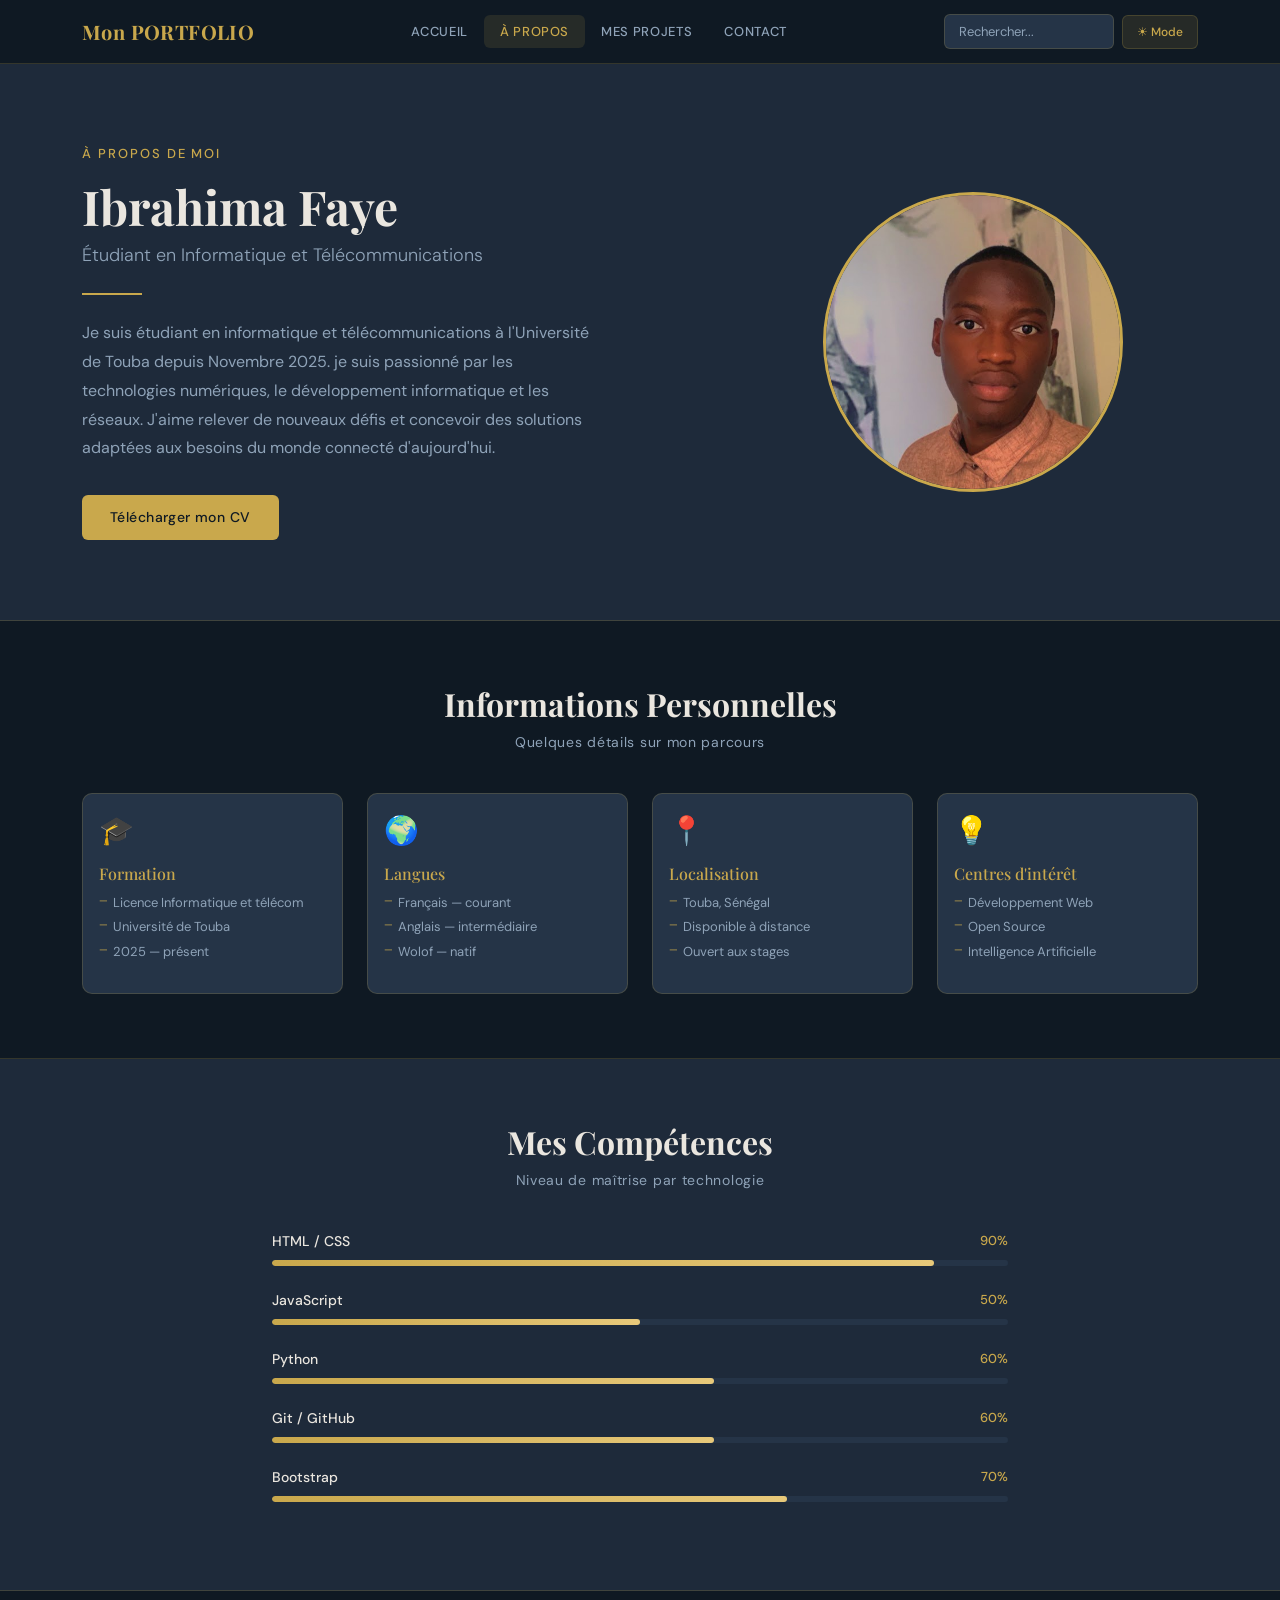
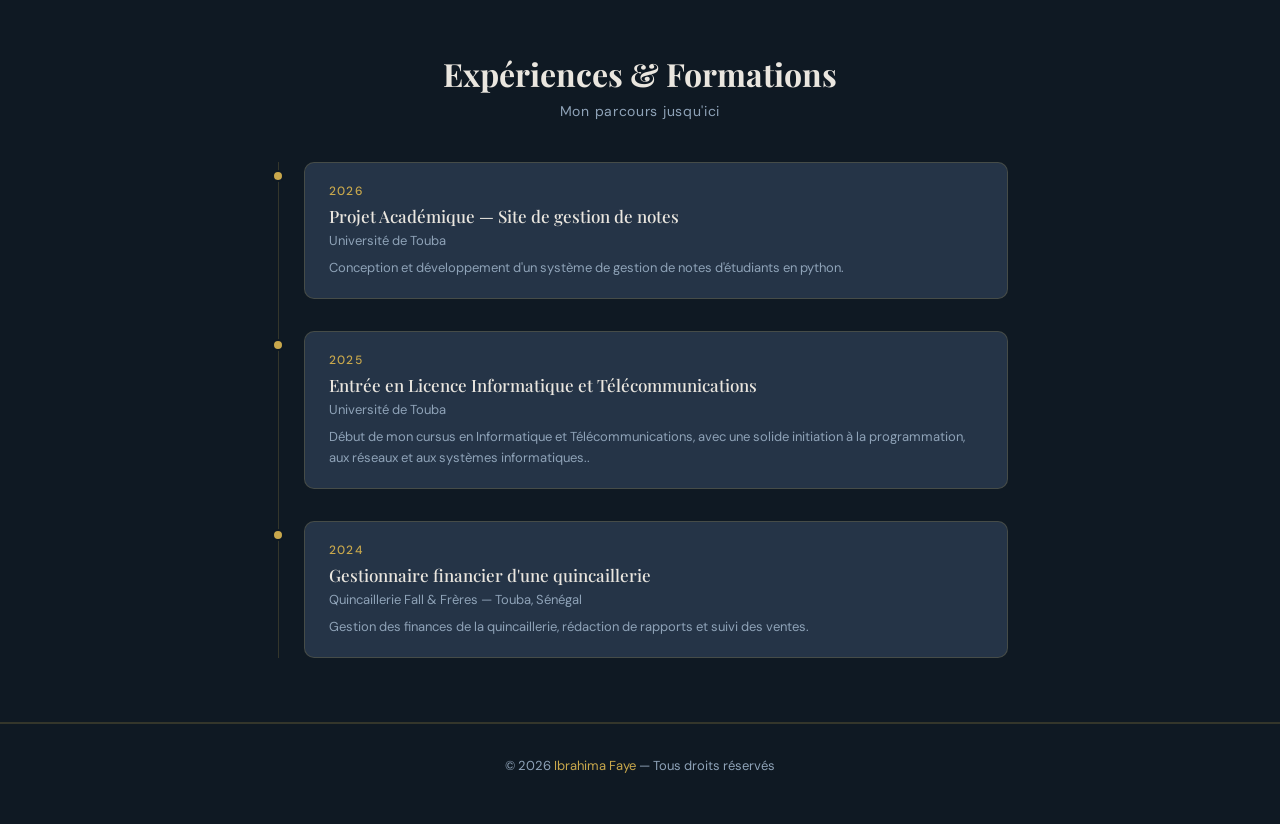
==== commit fc85ab16: "Update image source path in A Propos.html" ====
--- a/A Propos.html
+++ b/A Propos.html
@@ -65,12 +65,12 @@
               J'aime relever de nouveaux défis et concevoir des solutions adaptées aux besoins du monde connecté d'aujourd'hui.
               
             </p>
-            <a href="CV_Ibrahima_Faye.pdf" class="btn-or" download>Télécharger mon CV</a>
+            <a href="Mon__CV.pdf" class="btn-or" download>Télécharger mon CV</a>
           </div>
 
           <div class="col-lg-5 text-center mt-4 mt-lg-0">
      
-            <img src="hero.JPG" alt="Photo de Ibrahima Faye" class="photo-cercle"/>
+            <img src="images/hero.JPG" alt="Photo de Ibrahima Faye" class="photo-cercle"/>
           </div>
 
         </div>
@@ -277,4 +277,4 @@
   <script src="script.js"></script>
 
 </body>
-</html>+</html>
